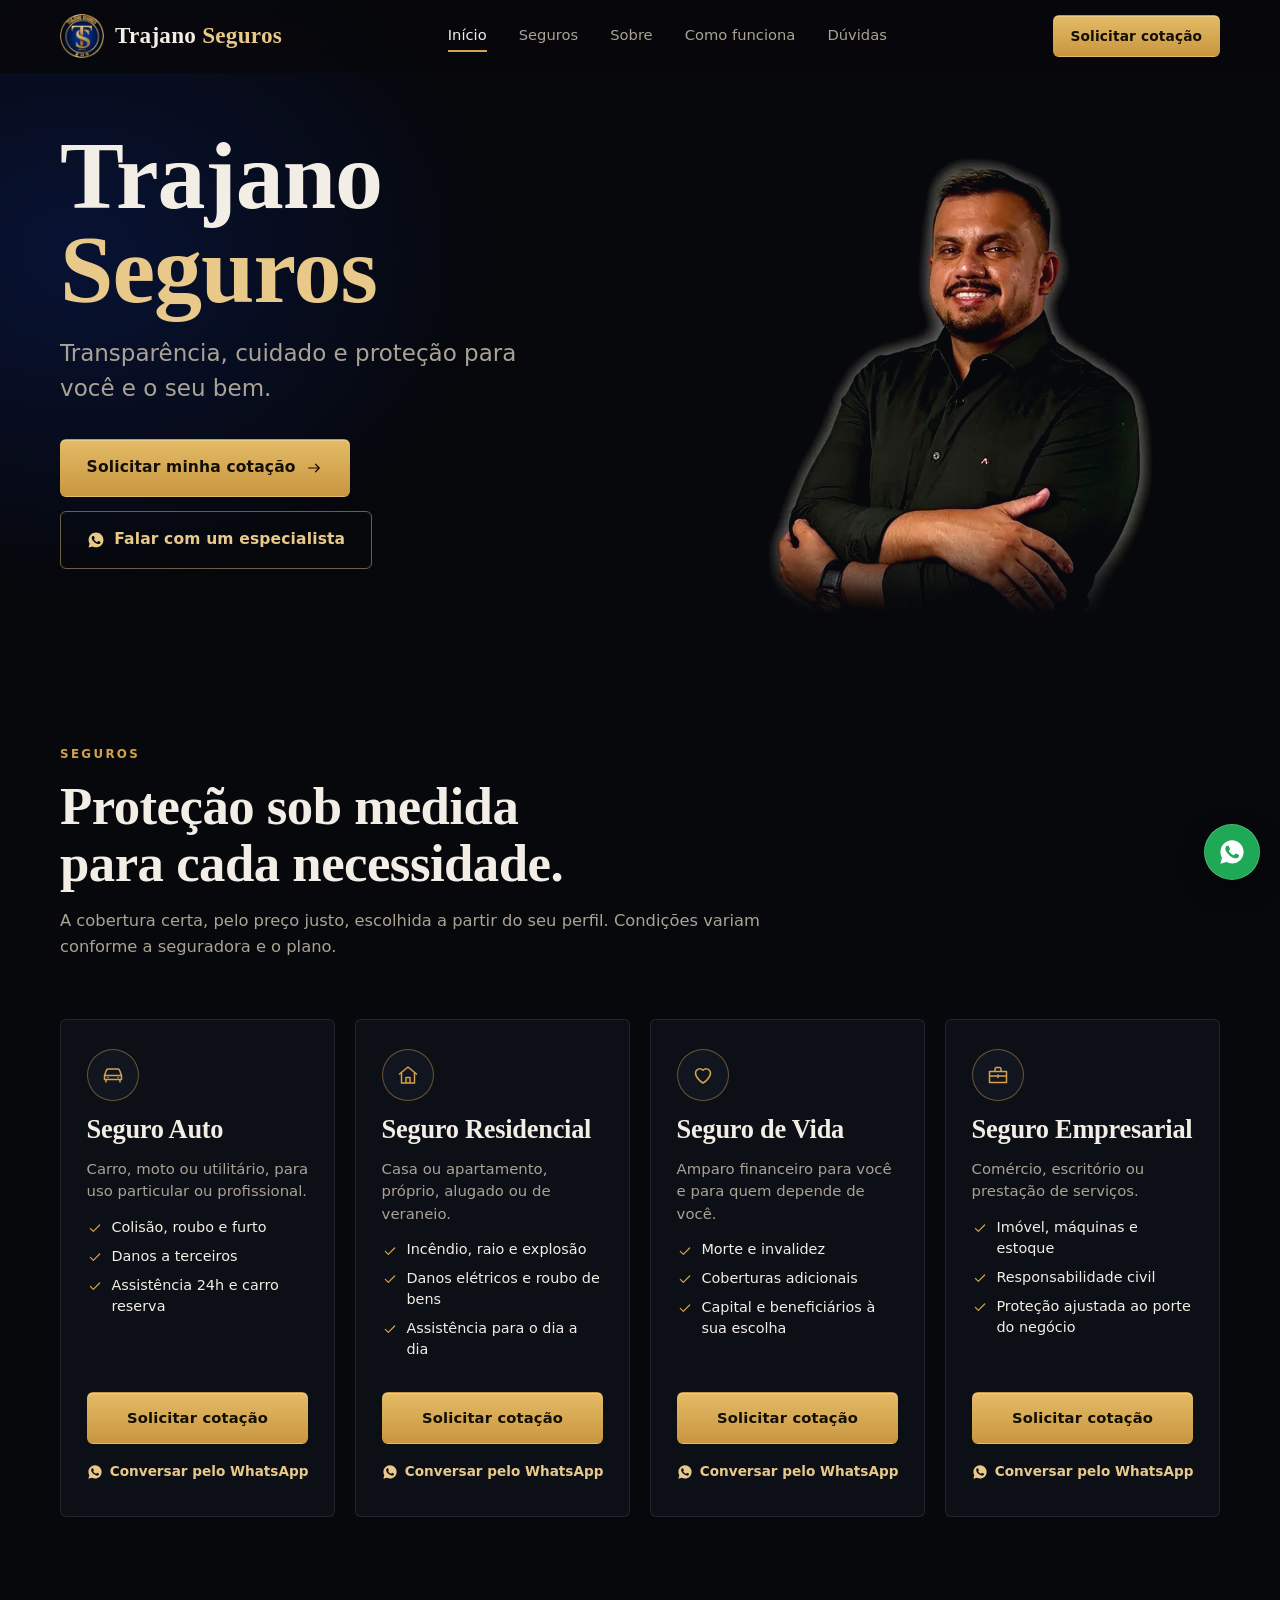
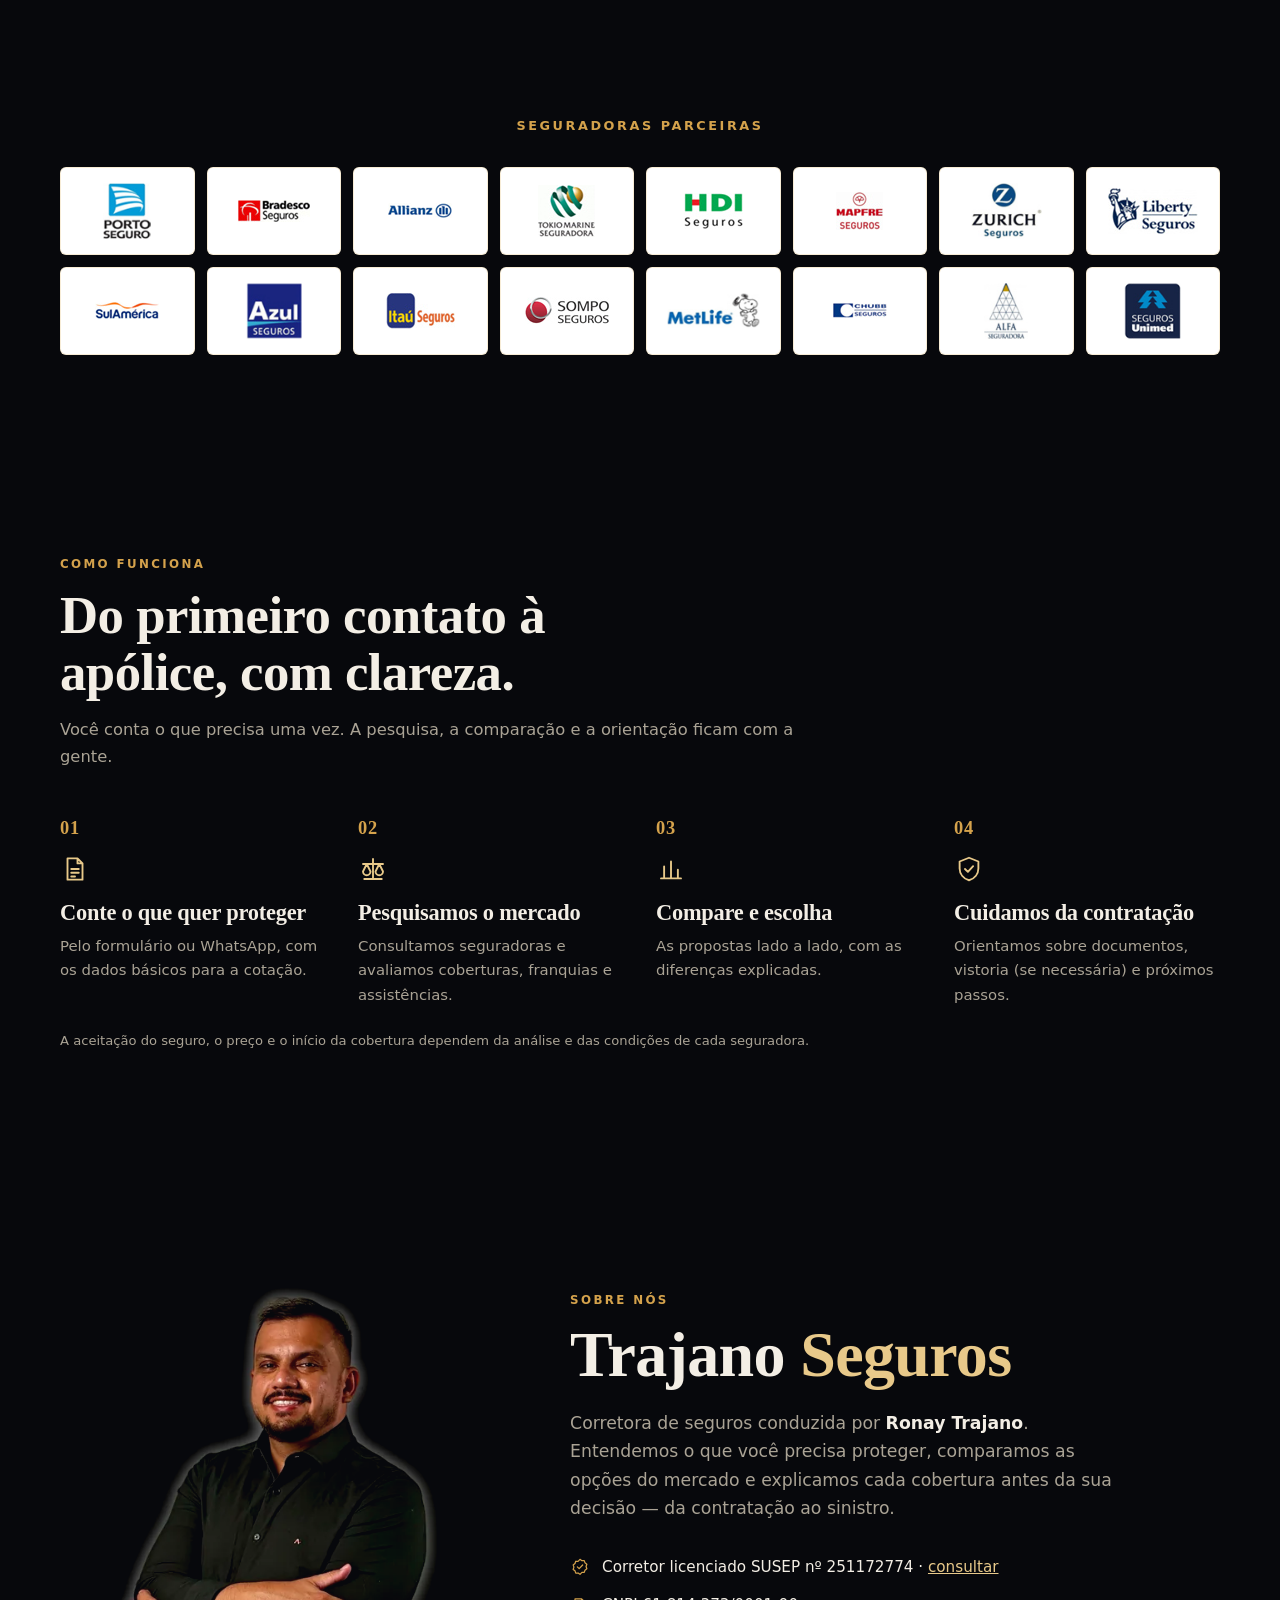
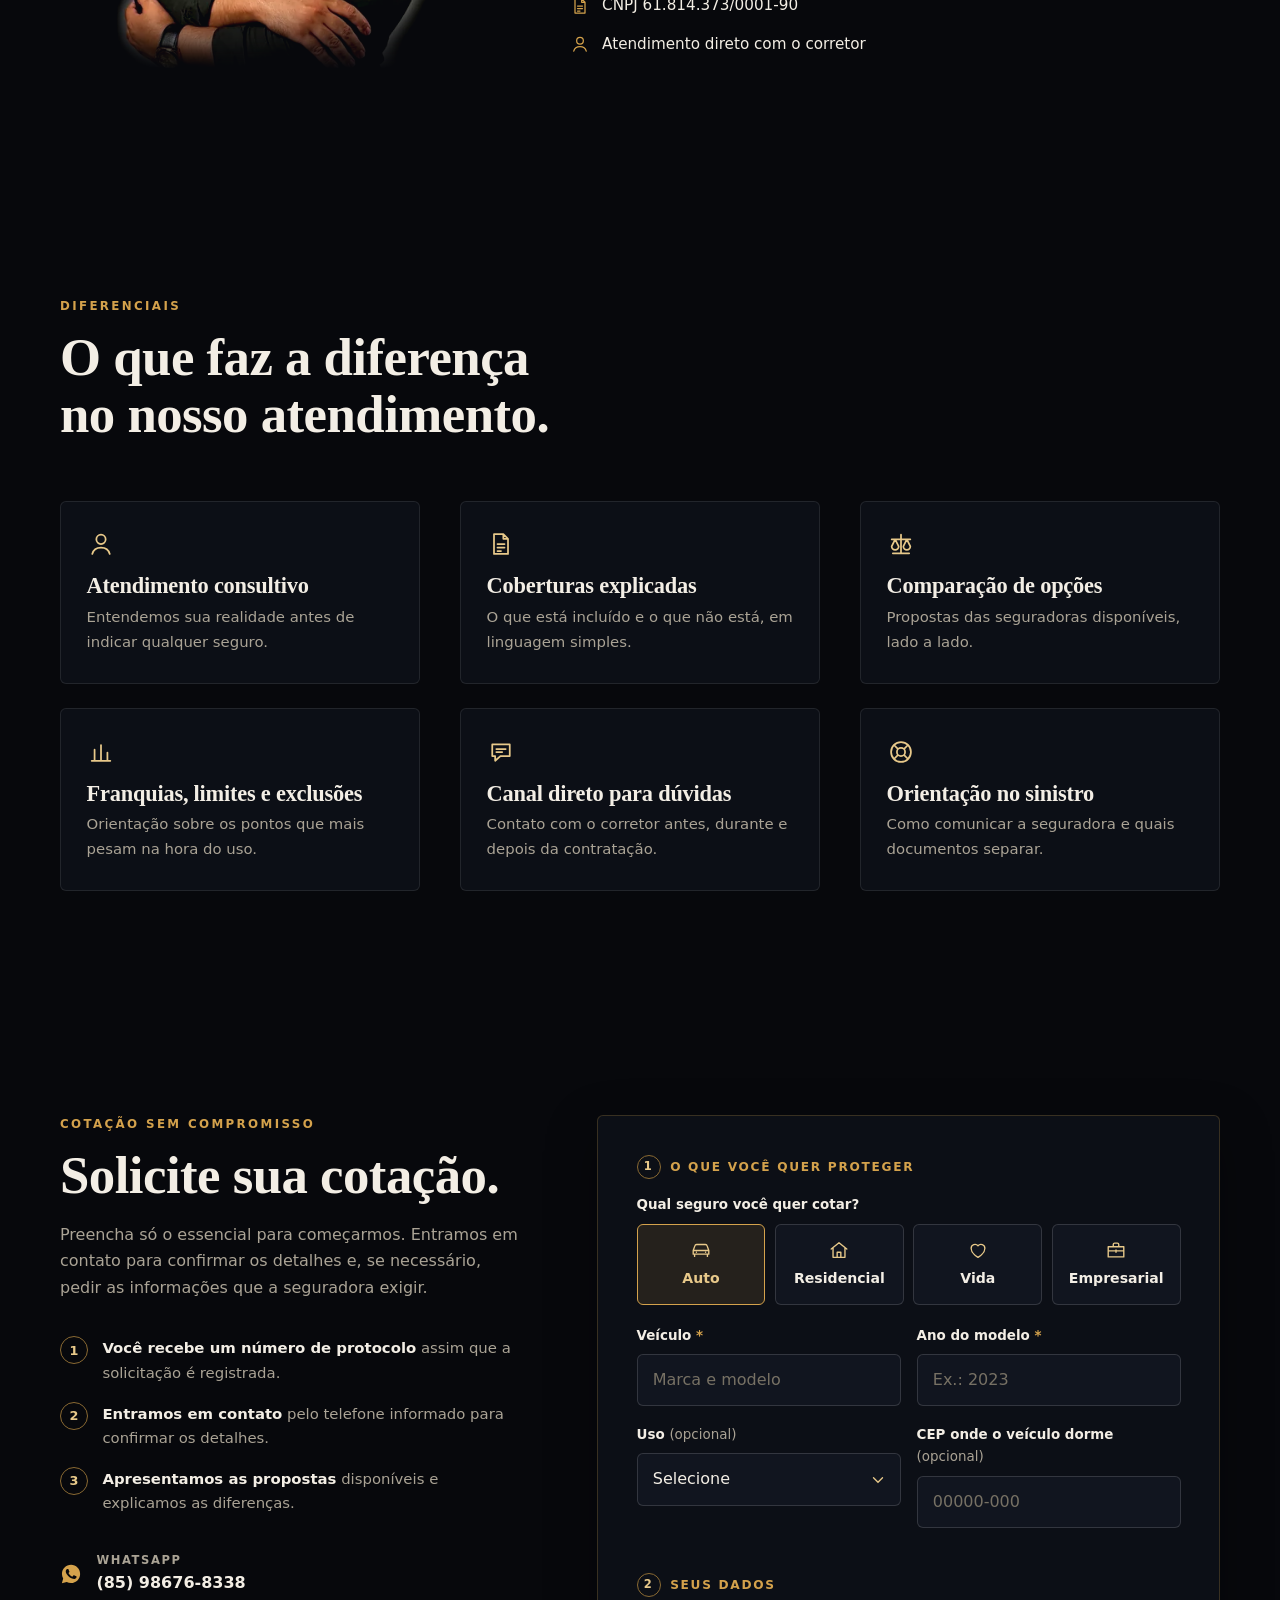
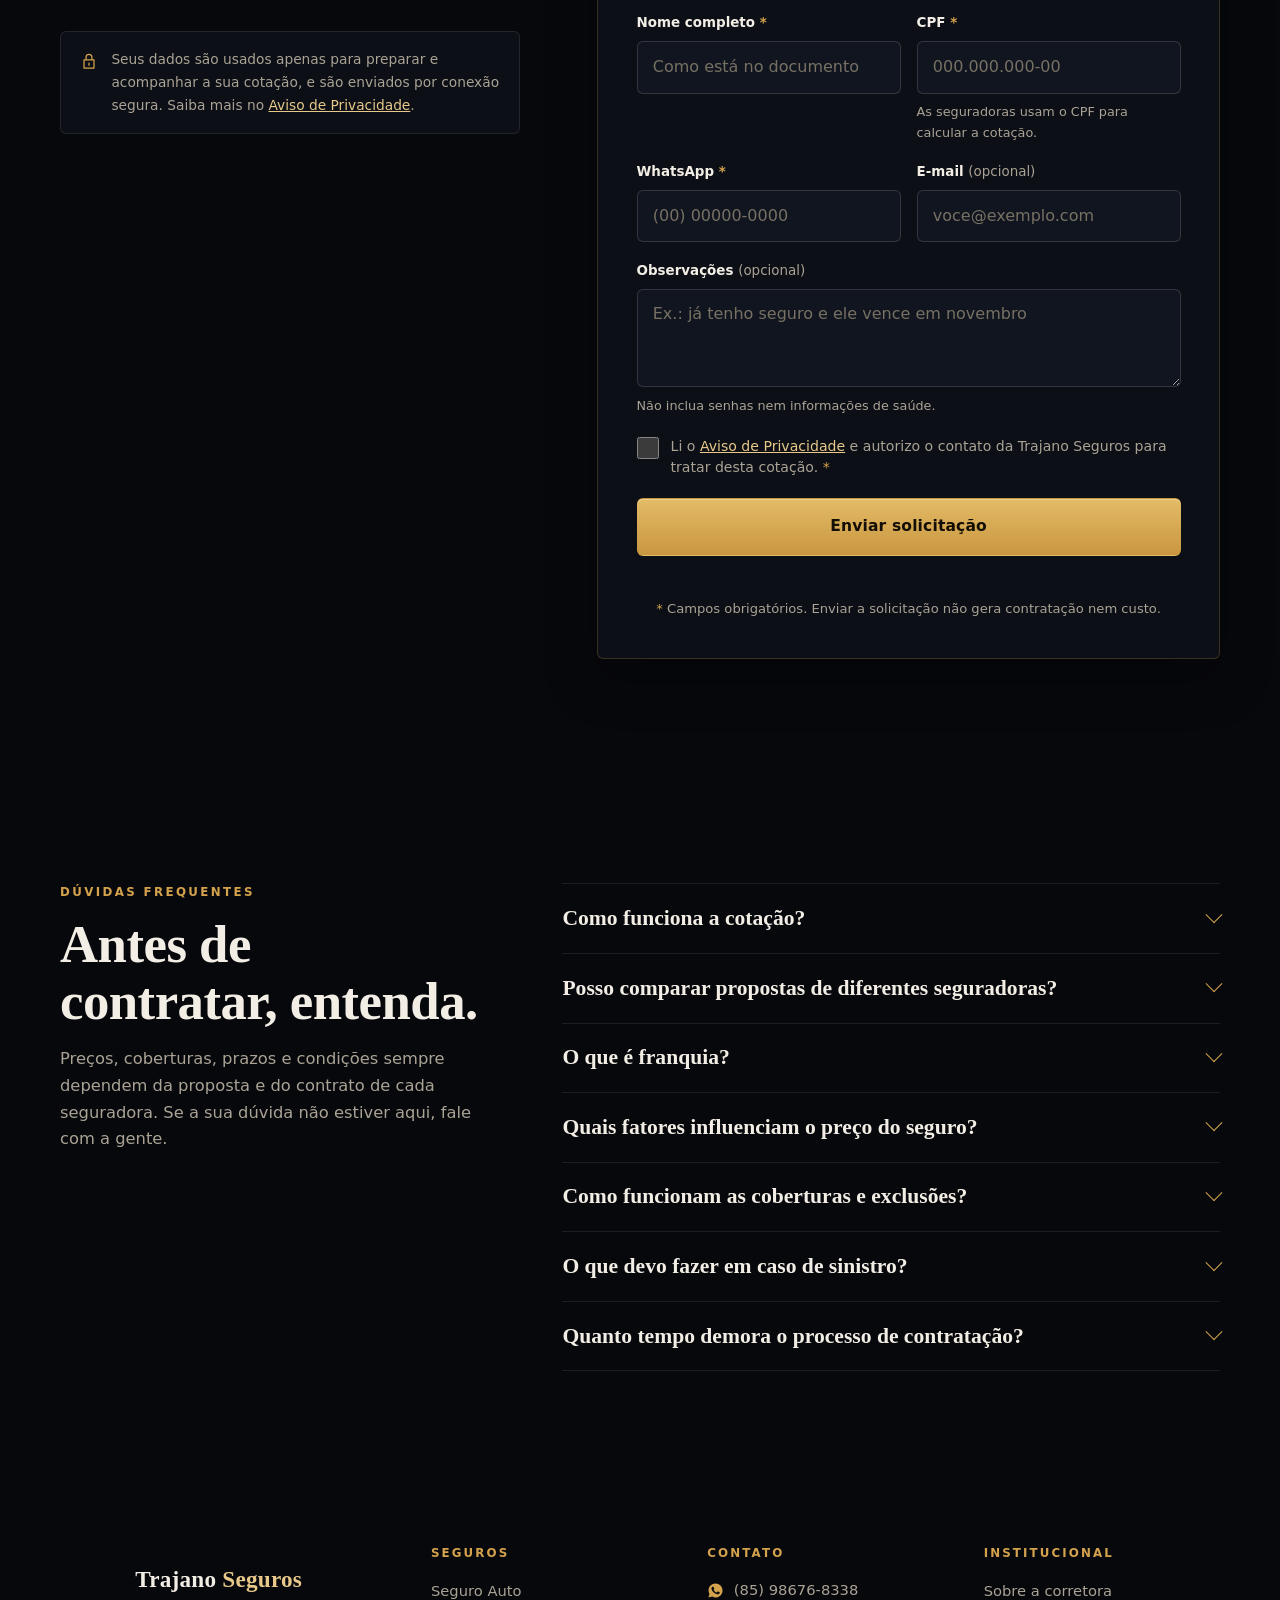
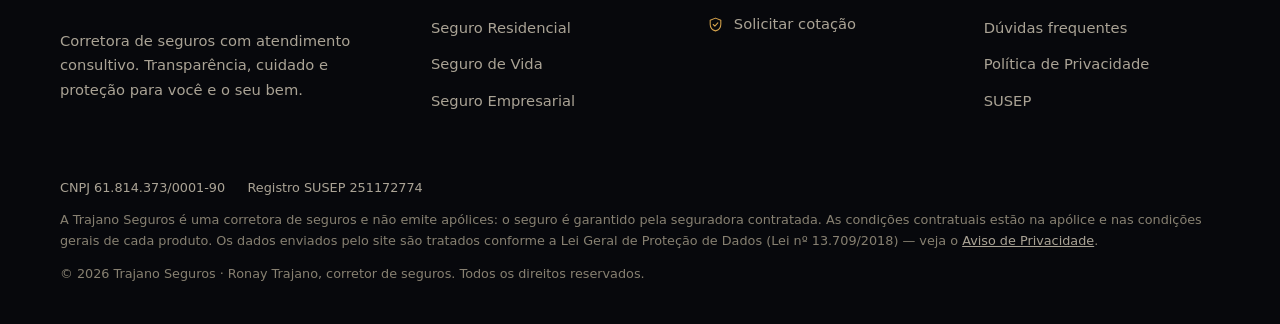
==== index.html @ 18a46ef0 "Como funciona: novos textos, numeração alinhada e títulos sem circunflexo - Subtítulo, títulos e des" ====
<!doctype html>
<html lang="pt-BR">
<head>
  <meta charset="utf-8">
  <meta name="viewport" content="width=device-width, initial-scale=1, viewport-fit=cover">
  <title>Trajano Seguros · Corretora de seguros auto, residencial, vida e empresarial</title>
  <meta name="description" content="Corretora de seguros com atendimento personalizado. Ronay Trajano compara opções de seguradoras e orienta você na escolha do seguro auto, residencial, de vida e empresarial. Peça sua cotação.">
  <meta http-equiv="Content-Security-Policy" content="default-src 'self'; script-src 'self'; style-src 'self' https://fonts.googleapis.com; font-src https://fonts.gstatic.com; img-src 'self' data:; connect-src https://lffzxqwgqgsiumunahyt.supabase.co; form-action 'self'; base-uri 'self'; object-src 'none'">
  <meta name="referrer" content="strict-origin-when-cross-origin">
  <meta name="theme-color" content="#07080c">
  <link rel="canonical" href="https://www.trajanoseguros.online/">

  <meta property="og:type" content="website">
  <meta property="og:locale" content="pt_BR">
  <meta property="og:site_name" content="Trajano Seguros">
  <meta property="og:title" content="Trajano Seguros · Proteção para você e para tudo o que importa">
  <meta property="og:description" content="Atendimento personalizado, comparação de opções e orientação na contratação do seu seguro. Peça sua cotação.">
  <meta property="og:url" content="https://www.trajanoseguros.online/">
  <meta property="og:image" content="https://www.trajanoseguros.online/assets/img/og-trajano-seguros.jpg">
  <meta property="og:image:width" content="1200">
  <meta property="og:image:height" content="630">
  <meta property="og:image:alt" content="Brasão da Trajano Seguros e o corretor Ronay Trajano">
  <meta name="twitter:card" content="summary_large_image">

  <link rel="icon" href="favicon.ico" sizes="48x48">
  <link rel="icon" href="favicon-32.png" type="image/png" sizes="32x32">
  <link rel="apple-touch-icon" href="apple-touch-icon.png">
  <link rel="manifest" href="site.webmanifest">

  <link rel="preload" as="image" href="assets/img/ronay-trajano-900.webp" imagesrcset="assets/img/ronay-trajano-520.webp 520w, assets/img/ronay-trajano-900.webp 900w" imagesizes="(max-width: 640px) 100vw, 520px" fetchpriority="high">
  <link rel="preconnect" href="https://fonts.googleapis.com">
  <link rel="preconnect" href="https://fonts.gstatic.com" crossorigin>
  <link rel="stylesheet" href="https://fonts.googleapis.com/css2?family=Cormorant+Garamond:ital,wght@0,500;0,600;1,500&family=Manrope:wght@400;500;600;700&display=swap">
  <link rel="stylesheet" href="assets/css/style.css">

  <script src="assets/js/config.js" defer></script>
  <script src="assets/js/main.js" defer></script>

  <script type="application/ld+json">
  {
    "@context": "https://schema.org",
    "@type": "InsuranceAgency",
    "name": "Trajano Seguros",
    "url": "https://www.trajanoseguros.online/",
    "logo": "https://www.trajanoseguros.online/assets/img/icon-512.png",
    "image": "https://www.trajanoseguros.online/assets/img/og-trajano-seguros.jpg",
    "description": "Corretora de seguros com atendimento personalizado: seguro auto, residencial, de vida e empresarial.",
    "founder": { "@type": "Person", "name": "Ronay Trajano", "jobTitle": "Corretor de seguros" }
  }
  </script>
</head>
<body>

<a class="skip" href="#conteudo">Pular para o conteúdo</a>

<!-- Ícones (usados com <svg><use href="#i-..."/></svg>) -->
<svg width="0" height="0" class="sprite" aria-hidden="true" focusable="false">
  <defs>
    <symbol id="i-wa" viewBox="0 0 24 24"><path fill="currentColor" d="M12.04 2C6.58 2 2.13 6.45 2.13 11.91c0 1.75.46 3.45 1.32 4.95L2.05 22l5.25-1.38a9.9 9.9 0 0 0 4.74 1.21c5.46 0 9.91-4.45 9.91-9.91S17.5 2 12.04 2Zm5.8 14.01c-.24.68-1.41 1.3-1.95 1.38-.5.07-1.13.1-1.82-.11-.42-.13-.96-.31-1.65-.61-2.9-1.25-4.79-4.17-4.94-4.36-.14-.19-1.18-1.57-1.18-3 0-1.42.75-2.12 1.01-2.41.27-.29.58-.36.78-.36h.56c.18 0 .42-.07.66.5.24.58.82 2.01.89 2.16.07.14.12.31.02.5-.1.19-.14.31-.29.48-.14.17-.3.38-.43.51-.14.14-.29.3-.13.59.17.29.74 1.22 1.59 1.97 1.09.97 2.01 1.27 2.3 1.42.29.14.46.12.63-.07.17-.19.72-.84.92-1.13.19-.29.38-.24.65-.14.26.1 1.68.79 1.97.94.29.14.48.22.55.34.07.12.07.7-.17 1.38Z"/></symbol>
    <symbol id="i-car" viewBox="0 0 24 24"><path fill="none" stroke="currentColor" stroke-width="1.5" stroke-linecap="round" stroke-linejoin="round" d="M5 16.5V19m14-2.5V19M3.5 12.5l1.8-5A2 2 0 0 1 7.2 6h9.6a2 2 0 0 1 1.9 1.5l1.8 5M3.5 12.5h17v4h-17zM7 14.5h.01M17 14.5h.01"/></symbol>
    <symbol id="i-home" viewBox="0 0 24 24"><path fill="none" stroke="currentColor" stroke-width="1.5" stroke-linecap="round" stroke-linejoin="round" d="M3.5 11 12 4l8.5 7M5.5 9.5V20h13V9.5M10 20v-5.5h4V20"/></symbol>
    <symbol id="i-life" viewBox="0 0 24 24"><path fill="none" stroke="currentColor" stroke-width="1.5" stroke-linecap="round" stroke-linejoin="round" d="M12 20s-7.5-4.4-7.5-10A4.3 4.3 0 0 1 12 7.3 4.3 4.3 0 0 1 19.5 10c0 5.6-7.5 10-7.5 10Z"/></symbol>
    <symbol id="i-biz" viewBox="0 0 24 24"><path fill="none" stroke="currentColor" stroke-width="1.5" stroke-linecap="round" stroke-linejoin="round" d="M3.5 8.5h17v11h-17zM9 8.5V6a1.5 1.5 0 0 1 1.5-1.5h3A1.5 1.5 0 0 1 15 6v2.5M3.5 13h17M12 12v2.5"/></symbol>
    <symbol id="i-shield" viewBox="0 0 24 24"><path fill="none" stroke="currentColor" stroke-width="1.5" stroke-linecap="round" stroke-linejoin="round" d="M12 3 4.5 6v5.5c0 4.6 3.2 8.2 7.5 9.5 4.3-1.3 7.5-4.9 7.5-9.5V6zM8.8 12l2.3 2.3 4.2-4.6"/></symbol>
    <symbol id="i-badge" viewBox="0 0 24 24"><path fill="none" stroke="currentColor" stroke-width="1.5" stroke-linecap="round" stroke-linejoin="round" d="M12 2.8l2.3 1.6 2.8-.1.9 2.7 2.2 1.7-.9 2.7.9 2.7-2.2 1.7-.9 2.7-2.8-.1L12 20.8l-2.3-1.6-2.8.1-.9-2.7-2.2-1.7.9-2.7-.9-2.7 2.2-1.7.9-2.7 2.8.1zM8.8 11.8l2.2 2.2 4.2-4.4"/></symbol>
    <symbol id="i-user" viewBox="0 0 24 24"><path fill="none" stroke="currentColor" stroke-width="1.5" stroke-linecap="round" stroke-linejoin="round" d="M12 12a4 4 0 1 0 0-8 4 4 0 0 0 0 8ZM4.5 20.5c.9-3.6 4-5.5 7.5-5.5s6.6 1.9 7.5 5.5"/></symbol>
    <symbol id="i-compare" viewBox="0 0 24 24"><path fill="none" stroke="currentColor" stroke-width="1.5" stroke-linecap="round" stroke-linejoin="round" d="M12 4v16M5 20h14M4 8h16M7 8l-3 6a3 3 0 0 0 6 0zM17 8l-3 6a3 3 0 0 0 6 0z"/></symbol>
    <symbol id="i-chat" viewBox="0 0 24 24"><path fill="none" stroke="currentColor" stroke-width="1.5" stroke-linecap="round" stroke-linejoin="round" d="M4.5 5.5h15v10h-8l-4.5 4v-4H4.5zM8 9.5h8M8 12h5"/></symbol>
    <symbol id="i-doc" viewBox="0 0 24 24"><path fill="none" stroke="currentColor" stroke-width="1.5" stroke-linecap="round" stroke-linejoin="round" d="M6 3.5h8l4 4v13H6zM14 3.5v4h4M9 12h6M9 15h6M9 18h3"/></symbol>
    <symbol id="i-scale" viewBox="0 0 24 24"><path fill="none" stroke="currentColor" stroke-width="1.5" stroke-linecap="round" stroke-linejoin="round" d="M4 19.5h16M6.5 19.5V10m5.5 9.5V6m5.5 13.5v-7"/></symbol>
    <symbol id="i-life-ring" viewBox="0 0 24 24"><circle cx="12" cy="12" r="8.5" fill="none" stroke="currentColor" stroke-width="1.5"/><circle cx="12" cy="12" r="3.5" fill="none" stroke="currentColor" stroke-width="1.5"/><path d="m6 6 3.5 3.5m5 5L18 18m0-12-3.5 3.5m-5 5L6 18" fill="none" stroke="currentColor" stroke-width="1.5"/></symbol>
    <symbol id="i-check" viewBox="0 0 24 24"><path fill="none" stroke="currentColor" stroke-width="1.8" stroke-linecap="round" stroke-linejoin="round" d="m5 12.5 4.5 4.5L19 7.5"/></symbol>
    <symbol id="i-arrow" viewBox="0 0 24 24"><path fill="none" stroke="currentColor" stroke-width="1.6" stroke-linecap="round" stroke-linejoin="round" d="M5 12h14m-5-5 5 5-5 5"/></symbol>
    <symbol id="i-phone" viewBox="0 0 24 24"><path fill="none" stroke="currentColor" stroke-width="1.5" stroke-linecap="round" stroke-linejoin="round" d="M5 4h3.5l1.5 4-2 1.5a11 11 0 0 0 6.5 6.5l1.5-2 4 1.5V19a1.5 1.5 0 0 1-1.6 1.5C10.3 20 4 13.7 3.5 5.6A1.5 1.5 0 0 1 5 4Z"/></symbol>
    <symbol id="i-mail" viewBox="0 0 24 24"><path fill="none" stroke="currentColor" stroke-width="1.5" stroke-linecap="round" stroke-linejoin="round" d="M3.5 6h17v12h-17zM4 6.5l8 6.5 8-6.5"/></symbol>
    <symbol id="i-ig" viewBox="0 0 24 24"><rect x="3.5" y="3.5" width="17" height="17" rx="5" fill="none" stroke="currentColor" stroke-width="1.5"/><circle cx="12" cy="12" r="4" fill="none" stroke="currentColor" stroke-width="1.5"/><circle cx="17.2" cy="6.8" r="1" fill="currentColor"/></symbol>
    <symbol id="i-clock" viewBox="0 0 24 24"><circle cx="12" cy="12" r="8.5" fill="none" stroke="currentColor" stroke-width="1.5"/><path d="M12 7.5V12l3 2" fill="none" stroke="currentColor" stroke-width="1.5" stroke-linecap="round"/></symbol>
    <symbol id="i-pin" viewBox="0 0 24 24"><path fill="none" stroke="currentColor" stroke-width="1.5" stroke-linecap="round" stroke-linejoin="round" d="M12 21s-6.5-5.6-6.5-11a6.5 6.5 0 0 1 13 0c0 5.4-6.5 11-6.5 11Z"/><circle cx="12" cy="10" r="2.3" fill="none" stroke="currentColor" stroke-width="1.5"/></symbol>
    <symbol id="i-lock" viewBox="0 0 24 24"><path fill="none" stroke="currentColor" stroke-width="1.5" stroke-linecap="round" stroke-linejoin="round" d="M6 10.5h12v10H6zM8.5 10.5V7.5a3.5 3.5 0 0 1 7 0v3M12 14.5v2.5"/></symbol>
  </defs>
</svg>

<!-- ===== Cabeçalho ===== -->
<header class="header" id="topo">
  <div class="wrap header-inner">
    <a class="brand" href="#inicio" aria-label="Trajano Seguros — início">
      <img src="assets/img/brasao-96.webp" alt="" width="48" height="48">
      <span class="brand-name">Trajano <b>Seguros</b></span>
    </a>
    <nav class="nav" aria-label="Principal">
      <ul class="nav-links" id="menu">
        <li><a href="#inicio">Início</a></li>
        <li><a href="#seguros">Seguros</a></li>
        <li><a href="#sobre">Sobre</a></li>
        <li><a href="#como-funciona">Como funciona</a></li>
        <li><a href="#duvidas">Dúvidas</a></li>
        <li class="nav-cta-mobile"><a class="btn btn-gold btn-block" href="#cotacao">Solicitar cotação</a></li>
      </ul>
    </nav>
    <div class="header-actions">
      <a class="btn btn-gold btn-sm header-cta" href="#cotacao">Solicitar cotação</a>
      <button class="menu-btn" type="button" aria-controls="menu" aria-expanded="false" aria-label="Abrir menu"><span></span></button>
    </div>
  </div>
</header>

<main id="conteudo">

  <!-- ===== Início ===== -->
  <section class="hero" id="inicio" aria-labelledby="hero-titulo">
    <div class="wrap hero-grid">
      <div class="hero-copy">
        <h1 id="hero-titulo">Trajano <em>Seguros</em></h1>
        <p class="lead">Transparência, cuidado e proteção para você e o seu bem.</p>
        <div class="hero-actions">
          <a class="btn btn-gold btn-lg" href="#cotacao">Solicitar minha cotação <svg aria-hidden="true"><use href="#i-arrow"/></svg></a>
          <a class="btn btn-outline btn-lg" href="#cotacao" data-wa="especialista"><svg aria-hidden="true"><use href="#i-wa"/></svg>Falar com um especialista</a>
        </div>
      </div>
      <figure class="hero-media">
        <img class="hero-photo"
             src="assets/img/ronay-trajano-900.webp"
             srcset="assets/img/ronay-trajano-520.webp 520w, assets/img/ronay-trajano-900.webp 900w"
             sizes="(max-width: 640px) 100vw, 520px"
             alt="Ronay Trajano, corretor de seguros, de braços cruzados e sorrindo"
             width="900" height="826" fetchpriority="high">
      </figure>
    </div>
  </section>

  <!-- ===== Seguros ===== -->
  <section class="section" id="seguros" aria-labelledby="seguros-titulo">
    <div class="wrap">
      <header class="section-head">
        <p class="eyebrow">Seguros</p>
        <h2 id="seguros-titulo">Proteção sob medida para cada necessidade.</h2>
        <p>A cobertura certa, pelo preço justo, escolhida a partir do seu perfil. Condições variam conforme a seguradora e o plano.</p>
      </header>

      <div class="products">
        <article class="product">
          <div class="product-icon"><svg aria-hidden="true"><use href="#i-car"/></svg></div>
          <h3>Seguro Auto</h3>
          <p>Carro, moto ou utilitário, para uso particular ou profissional.</p>
          <ul class="checks">
            <li><svg aria-hidden="true"><use href="#i-check"/></svg>Colisão, roubo e furto</li>
            <li><svg aria-hidden="true"><use href="#i-check"/></svg>Danos a terceiros</li>
            <li><svg aria-hidden="true"><use href="#i-check"/></svg>Assistência 24h e carro reserva</li>
          </ul>
          <div class="product-actions">
            <a class="btn btn-gold btn-block" href="#cotacao" data-tipo="Auto">Solicitar cotação</a>
            <a class="link-wa" href="#cotacao" data-wa="produto" data-tipo="Auto"><svg aria-hidden="true"><use href="#i-wa"/></svg>Conversar pelo WhatsApp</a>
          </div>
        </article>

        <article class="product">
          <div class="product-icon"><svg aria-hidden="true"><use href="#i-home"/></svg></div>
          <h3>Seguro Residencial</h3>
          <p>Casa ou apartamento, próprio, alugado ou de veraneio.</p>
          <ul class="checks">
            <li><svg aria-hidden="true"><use href="#i-check"/></svg>Incêndio, raio e explosão</li>
            <li><svg aria-hidden="true"><use href="#i-check"/></svg>Danos elétricos e roubo de bens</li>
            <li><svg aria-hidden="true"><use href="#i-check"/></svg>Assistência para o dia a dia</li>
          </ul>
          <div class="product-actions">
            <a class="btn btn-gold btn-block" href="#cotacao" data-tipo="Residencial">Solicitar cotação</a>
            <a class="link-wa" href="#cotacao" data-wa="produto" data-tipo="Residencial"><svg aria-hidden="true"><use href="#i-wa"/></svg>Conversar pelo WhatsApp</a>
          </div>
        </article>

        <article class="product">
          <div class="product-icon"><svg aria-hidden="true"><use href="#i-life"/></svg></div>
          <h3>Seguro de Vida</h3>
          <p>Amparo financeiro para você e para quem depende de você.</p>
          <ul class="checks">
            <li><svg aria-hidden="true"><use href="#i-check"/></svg>Morte e invalidez</li>
            <li><svg aria-hidden="true"><use href="#i-check"/></svg>Coberturas adicionais</li>
            <li><svg aria-hidden="true"><use href="#i-check"/></svg>Capital e beneficiários à sua escolha</li>
          </ul>
          <div class="product-actions">
            <a class="btn btn-gold btn-block" href="#cotacao" data-tipo="Vida">Solicitar cotação</a>
            <a class="link-wa" href="#cotacao" data-wa="produto" data-tipo="Vida"><svg aria-hidden="true"><use href="#i-wa"/></svg>Conversar pelo WhatsApp</a>
          </div>
        </article>

        <article class="product">
          <div class="product-icon"><svg aria-hidden="true"><use href="#i-biz"/></svg></div>
          <h3>Seguro Empresarial</h3>
          <p>Comércio, escritório ou prestação de serviços.</p>
          <ul class="checks">
            <li><svg aria-hidden="true"><use href="#i-check"/></svg>Imóvel, máquinas e estoque</li>
            <li><svg aria-hidden="true"><use href="#i-check"/></svg>Responsabilidade civil</li>
            <li><svg aria-hidden="true"><use href="#i-check"/></svg>Proteção ajustada ao porte do negócio</li>
          </ul>
          <div class="product-actions">
            <a class="btn btn-gold btn-block" href="#cotacao" data-tipo="Empresarial">Solicitar cotação</a>
            <a class="link-wa" href="#cotacao" data-wa="produto" data-tipo="Empresarial"><svg aria-hidden="true"><use href="#i-wa"/></svg>Conversar pelo WhatsApp</a>
          </div>
        </article>
      </div>
    </div>
  </section>

  <!-- ===== Seguradoras parceiras ===== -->
  <section class="section insurers" id="seguradoras" aria-labelledby="segur-titulo">
    <div class="wrap">
      <h2 class="eyebrow insurers-title" id="segur-titulo">Seguradoras parceiras</h2>
      <ul class="insurer-grid">
          <li><img src="assets/img/seguradoras/porto.png" alt="Porto Seguro" width="65" height="75" loading="lazy" decoding="async"></li>
          <li><img src="assets/img/seguradoras/bradesco.png" alt="Bradesco Seguros" width="80" height="30" loading="lazy" decoding="async"></li>
          <li><img src="assets/img/seguradoras/allianz.png" alt="Allianz" width="72" height="23" loading="lazy" decoding="async"></li>
          <li><img src="assets/img/seguradoras/tokio-marine.png" alt="Tokio Marine" width="65" height="60" loading="lazy" decoding="async"></li>
          <li><img src="assets/img/seguradoras/hdi.png" alt="HDI Seguros" width="67" height="44" loading="lazy" decoding="async"></li>
          <li><img src="assets/img/seguradoras/mapfre.png" alt="Mapfre" width="55" height="46" loading="lazy" decoding="async"></li>
          <li><img src="assets/img/seguradoras/zurich-seguros.png" alt="Zurich Seguros" width="93" height="75" loading="lazy" decoding="async"></li>
          <li><img src="assets/img/seguradoras/liberty.png" alt="Liberty Seguros" width="98" height="54" loading="lazy" decoding="async"></li>
          <li><img src="assets/img/seguradoras/sulamerica.png" alt="SulAmérica" width="72" height="25" loading="lazy" decoding="async"></li>
          <li><img src="assets/img/seguradoras/azul.png" alt="Azul Seguros" width="71" height="71" loading="lazy" decoding="async"></li>
          <li><img src="assets/img/seguradoras/itau.png" alt="Itaú Seguros" width="77" height="44" loading="lazy" decoding="async"></li>
          <li><img src="assets/img/seguradoras/sompo.png" alt="Sompo Seguros" width="92" height="35" loading="lazy" decoding="async"></li>
          <li><img src="assets/img/seguradoras/metlife.png" alt="MetLife" width="107" height="45" loading="lazy" decoding="async"></li>
          <li><img src="assets/img/seguradoras/chubb.png" alt="Chubb Seguros" width="62" height="23" loading="lazy" decoding="async"></li>
          <li><img src="assets/img/seguradoras/alfa.png" alt="Alfa Seguradora" width="60" height="74" loading="lazy" decoding="async"></li>
          <li><img src="assets/img/seguradoras/unimed.png" alt="Seguros Unimed" width="74" height="73" loading="lazy" decoding="async"></li>
      </ul>
    </div>
  </section>

  <!-- ===== Como funciona ===== -->
  <section class="section section-alt" id="como-funciona" aria-labelledby="como-titulo">
    <div class="wrap">
      <header class="section-head">
        <p class="eyebrow">Como funciona</p>
        <h2 id="como-titulo">Do primeiro contato à apólice, com clareza.</h2>
        <p>Você conta o que precisa uma vez. A pesquisa, a comparação e a orientação ficam com a gente.</p>
      </header>
      <ol class="steps">
        <li class="step">
          <span class="step-n" aria-hidden="true">01</span>
          <svg aria-hidden="true"><use href="#i-doc"/></svg>
          <h3>Conte o que quer proteger</h3>
          <p>Pelo formulário ou WhatsApp, com os dados básicos para a cotação.</p>
        </li>
        <li class="step">
          <span class="step-n" aria-hidden="true">02</span>
          <svg aria-hidden="true"><use href="#i-compare"/></svg>
          <h3>Pesquisamos o mercado</h3>
          <p>Consultamos seguradoras e avaliamos coberturas, franquias e assistências.</p>
        </li>
        <li class="step">
          <span class="step-n" aria-hidden="true">03</span>
          <svg aria-hidden="true"><use href="#i-scale"/></svg>
          <h3>Compare e escolha</h3>
          <p>As propostas lado a lado, com as diferenças explicadas.</p>
        </li>
        <li class="step">
          <span class="step-n" aria-hidden="true">04</span>
          <svg aria-hidden="true"><use href="#i-shield"/></svg>
          <h3>Cuidamos da contratação</h3>
          <p>Orientamos sobre documentos, vistoria (se necessária) e próximos passos.</p>
        </li>
      </ol>
      <p class="fine">A aceitação do seguro, o preço e o início da cobertura dependem da análise e das condições de cada seguradora.</p>
    </div>
  </section>

  <!-- ===== Sobre ===== -->
  <section class="section" id="sobre" aria-labelledby="sobre-titulo">
    <div class="wrap about">
      <figure class="about-media">
        <img src="assets/img/ronay-trajano-520.webp" srcset="assets/img/ronay-trajano-520.webp 520w, assets/img/ronay-trajano-900.webp 900w" sizes="(max-width: 860px) 90vw, 440px" alt="Retrato de Ronay Trajano, corretor de seguros" width="520" height="477" loading="lazy" decoding="async">
      </figure>
      <div class="about-copy">
        <p class="eyebrow">Sobre nós</p>
        <h2 id="sobre-titulo" class="about-title">Trajano <span>Seguros</span></h2>
        <p class="about-lead">Corretora de seguros conduzida por <strong>Ronay Trajano</strong>. Entendemos o que você precisa proteger, comparamos as opções do mercado e explicamos cada cobertura antes da sua decisão — da contratação ao sinistro.</p>
        <ul class="about-facts">
          <li><svg aria-hidden="true"><use href="#i-badge"/></svg><span>Corretor licenciado SUSEP nº 251172774 · <a href="https://www.gov.br/susep/pt-br" target="_blank" rel="noopener">consultar</a></span></li>
          <li data-show="cnpj" hidden><svg aria-hidden="true"><use href="#i-doc"/></svg><span>CNPJ <span data-info="cnpj"></span></span></li>
          <li><svg aria-hidden="true"><use href="#i-user"/></svg><span>Atendimento direto com o corretor</span></li>
        </ul>
      </div>
    </div>
  </section>

  <!-- ===== Diferenciais ===== -->
  <section class="section section-navy" id="diferenciais" aria-labelledby="dif-titulo">
    <div class="wrap">
      <header class="section-head">
        <p class="eyebrow">Diferenciais</p>
        <h2 id="dif-titulo">O que faz a diferença no nosso atendimento.</h2>
      </header>
      <ul class="features">
        <li><svg aria-hidden="true"><use href="#i-user"/></svg><h3>Atendimento consultivo</h3><p>Entendemos sua realidade antes de indicar qualquer seguro.</p></li>
        <li><svg aria-hidden="true"><use href="#i-doc"/></svg><h3>Coberturas explicadas</h3><p>O que está incluído e o que não está, em linguagem simples.</p></li>
        <li><svg aria-hidden="true"><use href="#i-compare"/></svg><h3>Comparação de opções</h3><p>Propostas das seguradoras disponíveis, lado a lado.</p></li>
        <li><svg aria-hidden="true"><use href="#i-scale"/></svg><h3>Franquias, limites e exclusões</h3><p>Orientação sobre os pontos que mais pesam na hora do uso.</p></li>
        <li><svg aria-hidden="true"><use href="#i-chat"/></svg><h3>Canal direto para dúvidas</h3><p>Contato com o corretor antes, durante e depois da contratação.</p></li>
        <li><svg aria-hidden="true"><use href="#i-life-ring"/></svg><h3>Orientação no sinistro</h3><p>Como comunicar a seguradora e quais documentos separar.</p></li>
      </ul>
    </div>
  </section>

  <!-- ===== Depoimentos =====
       Seção pronta para depoimentos REAIS e AUTORIZADOS pelos clientes.
       Para publicar: remova o atributo "hidden" da <section> e repita o bloco <figure class="testimonial">.
       Não publique avaliações fictícias. -->
  <section class="section" id="depoimentos" aria-labelledby="dep-titulo" hidden>
    <div class="wrap">
      <header class="section-head">
        <p class="eyebrow">Depoimentos</p>
        <h2 id="dep-titulo">Quem já foi atendido.</h2>
      </header>
      <div class="testimonials">
        <figure class="testimonial">
          <blockquote>Texto do depoimento, exatamente como o cliente autorizou.</blockquote>
          <figcaption><b>Nome do cliente</b><span>Seguro contratado</span></figcaption>
        </figure>
      </div>
    </div>
  </section>

  <!-- ===== Cotação ===== -->
  <section class="section quote-section" id="cotacao" aria-labelledby="cot-titulo">
    <div class="wrap quote-grid">
      <div class="quote-intro">
        <p class="eyebrow">Cotação sem compromisso</p>
        <h2 id="cot-titulo">Solicite sua cotação.</h2>
        <p>Preencha só o essencial para começarmos. Entramos em contato para confirmar os detalhes e, se necessário, pedir as informações que a seguradora exigir.</p>
        <ol class="next-steps" aria-label="O que acontece depois do envio">
          <li><span><b>Você recebe um número de protocolo</b> assim que a solicitação é registrada.</span></li>
          <li><span><b>Entramos em contato</b> pelo telefone informado para confirmar os detalhes.</span></li>
          <li><span><b>Apresentamos as propostas</b> disponíveis e explicamos as diferenças.</span></li>
        </ol>
        <ul class="contact-list">
          <li data-show="whatsapp" hidden><svg aria-hidden="true"><use href="#i-wa"/></svg><div><small>WhatsApp</small><a href="#cotacao" data-wa="geral" data-info="telefoneExibicao"></a></div></li>
          <li data-show="email" hidden><svg aria-hidden="true"><use href="#i-mail"/></svg><div><small>E-mail</small><a data-mailto data-info="email" href="#cotacao"></a></div></li>
          <li data-show="horario" hidden><svg aria-hidden="true"><use href="#i-clock"/></svg><div><small>Atendimento</small><span data-info="horario"></span></div></li>
        </ul>
        <div class="privacy-box">
          <svg aria-hidden="true"><use href="#i-lock"/></svg>
          <p>Seus dados são usados apenas para preparar e acompanhar a sua cotação, e são enviados por conexão segura. Saiba mais no <a href="privacidade.html">Aviso de Privacidade</a>.</p>
        </div>
      </div>

      <div class="quote-card">
        <form class="form" id="quote-form" novalidate>
          <p class="form-step"><span aria-hidden="true">1</span>O que você quer proteger</p>
          <fieldset class="field">
            <legend class="label">Qual seguro você quer cotar?</legend>
            <div class="chips">
              <input type="radio" name="tipo" id="t-auto" value="Auto" checked><label for="t-auto"><svg aria-hidden="true"><use href="#i-car"/></svg>Auto</label>
              <input type="radio" name="tipo" id="t-res" value="Residencial"><label for="t-res"><svg aria-hidden="true"><use href="#i-home"/></svg>Residencial</label>
              <input type="radio" name="tipo" id="t-vida" value="Vida"><label for="t-vida"><svg aria-hidden="true"><use href="#i-life"/></svg>Vida</label>
              <input type="radio" name="tipo" id="t-emp" value="Empresarial"><label for="t-emp"><svg aria-hidden="true"><use href="#i-biz"/></svg>Empresarial</label>
            </div>
          </fieldset>

          <!-- Campos de cada produto: só o grupo do tipo escolhido fica ativo -->
          <div class="grid2" data-grupo="Auto">
            <div class="field"><label class="label" for="f-veiculo">Veículo <span class="req">*</span></label><input id="f-veiculo" name="veiculo" maxlength="120" placeholder="Marca e modelo" required></div>
            <div class="field"><label class="label" for="f-ano">Ano do modelo <span class="req">*</span></label><input id="f-ano" name="ano" inputmode="numeric" maxlength="4" placeholder="Ex.: 2023" required></div>
            <div class="field"><label class="label" for="f-uso">Uso <span class="opt">(opcional)</span></label>
              <select id="f-uso" name="uso"><option value="">Selecione</option><option>Particular</option><option>Trabalho / comercial</option><option>Motorista de aplicativo</option></select></div>
            <div class="field"><label class="label" for="f-cep">CEP onde o veículo dorme <span class="opt">(opcional)</span></label><input id="f-cep" name="cep" inputmode="numeric" maxlength="9" placeholder="00000-000" autocomplete="postal-code"></div>
          </div>
          <div class="grid2" data-grupo="Residencial" hidden>
            <div class="field"><label class="label" for="f-imovel">Tipo de imóvel <span class="req">*</span></label>
              <select id="f-imovel" name="imovel" required><option value="">Selecione</option><option>Casa</option><option>Apartamento</option><option>Casa em condomínio</option></select></div>
            <div class="field"><label class="label" for="f-ocupacao">O imóvel é <span class="req">*</span></label>
              <select id="f-ocupacao" name="ocupacao" required><option value="">Selecione</option><option>Próprio</option><option>Alugado</option><option>De veraneio</option></select></div>
            <div class="field span2"><label class="label" for="f-cidade-r">Cidade <span class="opt">(opcional)</span></label><input id="f-cidade-r" name="cidade" maxlength="120" placeholder="Cidade / UF" autocomplete="address-level2"></div>
          </div>
          <div class="grid2" data-grupo="Vida" hidden>
            <div class="field"><label class="label" for="f-idade">Idade <span class="req">*</span></label><input id="f-idade" name="idade" inputmode="numeric" maxlength="3" placeholder="Ex.: 38" required></div>
            <div class="field"><label class="label" for="f-profissao">Profissão <span class="opt">(opcional)</span></label><input id="f-profissao" name="profissao" maxlength="120" placeholder="Ex.: engenheiro"></div>
          </div>
          <div class="grid2" data-grupo="Empresarial" hidden>
            <div class="field"><label class="label" for="f-atividade">Ramo de atividade <span class="req">*</span></label><input id="f-atividade" name="atividade" maxlength="120" placeholder="Ex.: loja de roupas" required></div>
            <div class="field"><label class="label" for="f-cidade-e">Cidade <span class="opt">(opcional)</span></label><input id="f-cidade-e" name="cidade" maxlength="120" placeholder="Cidade / UF" autocomplete="address-level2"></div>
          </div>

          <hr class="form-sep">
          <p class="form-step"><span aria-hidden="true">2</span>Seus dados</p>
          <div class="grid2">
            <div class="field"><label class="label" for="f-nome">Nome completo <span class="req">*</span></label><input id="f-nome" name="nome" maxlength="120" autocomplete="name" placeholder="Como está no documento" required></div>
            <div class="field"><label class="label" for="f-cpf">CPF <span class="req">*</span></label><input id="f-cpf" name="cpf" inputmode="numeric" maxlength="14" placeholder="000.000.000-00" aria-describedby="cpf-dica" required><small class="hint" id="cpf-dica">As seguradoras usam o CPF para calcular a cotação.</small></div>
            <div class="field"><label class="label" for="f-tel">WhatsApp <span class="req">*</span></label><input id="f-tel" name="telefone" type="tel" inputmode="tel" maxlength="16" autocomplete="tel-national" placeholder="(00) 00000-0000" required></div>
            <div class="field"><label class="label" for="f-email">E-mail <span class="opt">(opcional)</span></label><input id="f-email" name="email" type="email" maxlength="160" autocomplete="email" placeholder="voce@exemplo.com"></div>
            <div class="field span2"><label class="label" for="f-obs">Observações <span class="opt">(opcional)</span></label><textarea id="f-obs" name="observacoes" maxlength="1000" rows="3" placeholder="Ex.: já tenho seguro e ele vence em novembro" aria-describedby="obs-dica"></textarea><small class="hint" id="obs-dica">Não inclua senhas nem informações de saúde.</small></div>
          </div>

          <!-- Campo-armadilha contra robôs: invisível para pessoas -->
          <div class="hp" aria-hidden="true"><label for="f-site">Não preencha</label><input id="f-site" name="site" tabindex="-1" autocomplete="off"></div>

          <label class="consent" for="f-ciente">
            <input type="checkbox" id="f-ciente" name="ciente" required>
            <span>Li o <a href="privacidade.html" target="_blank" rel="noopener">Aviso de Privacidade</a> e autorizo o contato da Trajano Seguros para tratar desta cotação. <span class="req">*</span></span>
          </label>

          <p class="form-error" id="f-erro" role="alert" tabindex="-1"></p>
          <button class="btn btn-gold btn-lg btn-block" type="submit" id="f-enviar">
            <span class="btn-label">Enviar solicitação</span><span class="spinner" aria-hidden="true"></span>
          </button>
          <p class="fine center"><span class="req">*</span> Campos obrigatórios. Enviar a solicitação não gera contratação nem custo.</p>
        </form>

        <div class="success" id="quote-ok" hidden tabindex="-1">
          <div class="success-icon"><svg aria-hidden="true"><use href="#i-check"/></svg></div>
          <h3>Solicitação recebida.</h3>
          <p>Protocolo <b id="ok-protocolo"></b>. <span id="ok-dica-wa" hidden>Para agilizar, envie agora pelo WhatsApp: a mensagem já vai pronta com os seus dados.</span><span id="ok-dica-sem">Vamos analisar as opções e entrar em contato pelo telefone informado.</span></p>
          <div class="success-actions">
            <a class="btn btn-gold btn-lg btn-block" id="ok-wa" href="#cotacao" target="_blank" rel="noopener" hidden><svg aria-hidden="true"><use href="#i-wa"/></svg>Enviar pelo WhatsApp</a>
            <button class="btn btn-outline btn-block" type="button" id="ok-nova">Fazer outra solicitação</button>
          </div>
        </div>
      </div>
    </div>
  </section>

  <!-- ===== Dúvidas frequentes ===== -->
  <section class="section section-alt" id="duvidas" aria-labelledby="faq-titulo">
    <div class="wrap faq-grid">
      <header class="section-head">
        <p class="eyebrow">Dúvidas frequentes</p>
        <h2 id="faq-titulo">Antes de contratar, entenda.</h2>
        <p>Preços, coberturas, prazos e condições sempre dependem da proposta e do contrato de cada seguradora. Se a sua dúvida não estiver aqui, fale com a gente.</p>
      </header>
      <div class="faq">
        <details>
          <summary>Como funciona a cotação?</summary>
          <p>Você envia os dados básicos pelo formulário ou pelo WhatsApp. Com eles, consultamos as seguradoras disponíveis para o seu perfil e apresentamos as propostas. Pedir cotação não gera compromisso nem custo.</p>
        </details>
        <details>
          <summary>Posso comparar propostas de diferentes seguradoras?</summary>
          <p>Sim. Esse é o papel do corretor: reunir as propostas das seguradoras com que trabalha e mostrar as diferenças de coberturas, franquias, assistências e preço, para você decidir com clareza.</p>
        </details>
        <details>
          <summary>O que é franquia?</summary>
          <p>É a parte do prejuízo que fica por conta do segurado em determinados sinistros, como um dano parcial no carro. Em geral, franquia menor deixa o seguro mais caro, e franquia maior, mais barato. O valor e as regras estão na proposta de cada seguradora.</p>
        </details>
        <details>
          <summary>Quais fatores influenciam o preço do seguro?</summary>
          <p>Depende do produto. No seguro auto, por exemplo, pesam o modelo e o ano do veículo, a região onde ele circula e dorme, o perfil do condutor e as coberturas escolhidas. Cada seguradora tem os seus próprios critérios de cálculo.</p>
        </details>
        <details>
          <summary>Como funcionam as coberturas e exclusões?</summary>
          <p>As coberturas são os eventos que o seguro protege; as exclusões são as situações que ele não cobre. Ambas estão descritas nas condições gerais da apólice. Antes da contratação, mostramos os pontos principais para você saber exatamente o que está contratando.</p>
        </details>
        <details>
          <summary>O que devo fazer em caso de sinistro?</summary>
          <p>Primeiro, garanta a segurança das pessoas e, quando necessário, registre o boletim de ocorrência. Depois, comunique o ocorrido o quanto antes à seguradora ou ao seu corretor. Orientamos sobre os canais de aviso e os documentos solicitados; a análise e a indenização são feitas pela seguradora, conforme a apólice.</p>
        </details>
        <details>
          <summary>Quanto tempo demora o processo de contratação?</summary>
          <p>Varia conforme o produto e a seguradora. Alguns seguros exigem vistoria, documentos ou declarações adicionais, e a seguradora tem um prazo para analisar a proposta. A cobertura começa nas condições e na data indicadas pela seguradora.</p>
        </details>
      </div>
    </div>
  </section>
</main>

<!-- ===== Rodapé ===== -->
<footer class="footer">
  <div class="wrap footer-grid">
    <div class="footer-brand">
      <a class="brand" href="#inicio"><img src="assets/img/brasao-160.webp" alt="" width="64" height="64" loading="lazy"><span class="brand-name">Trajano <b>Seguros</b></span></a>
      <p>Corretora de seguros com atendimento consultivo. Transparência, cuidado e proteção para você e o seu bem.</p>
    </div>
    <nav aria-label="Seguros">
      <h2 class="footer-title">Seguros</h2>
      <ul>
        <li><a href="#cotacao" data-tipo="Auto">Seguro Auto</a></li>
        <li><a href="#cotacao" data-tipo="Residencial">Seguro Residencial</a></li>
        <li><a href="#cotacao" data-tipo="Vida">Seguro de Vida</a></li>
        <li><a href="#cotacao" data-tipo="Empresarial">Seguro Empresarial</a></li>
      </ul>
    </nav>
    <div>
      <h2 class="footer-title">Contato</h2>
      <ul class="footer-contact">
        <li data-show="whatsapp" hidden><svg aria-hidden="true"><use href="#i-wa"/></svg><a href="#cotacao" data-wa="geral" data-info="telefoneExibicao"></a></li>
        <li data-show="email" hidden><svg aria-hidden="true"><use href="#i-mail"/></svg><a data-mailto data-info="email" href="#cotacao"></a></li>
        <li data-show="instagram" hidden><svg aria-hidden="true"><use href="#i-ig"/></svg><a data-instagram href="#cotacao" target="_blank" rel="noopener"></a></li>
        <li data-show="endereco" hidden><svg aria-hidden="true"><use href="#i-pin"/></svg><span data-info="endereco"></span></li>
        <li><svg aria-hidden="true"><use href="#i-shield"/></svg><a href="#cotacao">Solicitar cotação</a></li>
      </ul>
    </div>
    <div>
      <h2 class="footer-title">Institucional</h2>
      <ul>
        <li><a href="#sobre">Sobre a corretora</a></li>
        <li><a href="#duvidas">Dúvidas frequentes</a></li>
        <li><a href="privacidade.html">Política de Privacidade</a></li>
        <li><a href="https://www.gov.br/susep/pt-br" target="_blank" rel="noopener">SUSEP</a></li>
      </ul>
    </div>
    <div class="legal">
      <p class="legal-data">
        <span data-show="razaoSocial" hidden><span data-info="razaoSocial"></span></span>
        <span data-show="cnpj" hidden>CNPJ <span data-info="cnpj"></span></span>
        <span data-show="susep" hidden>Registro SUSEP <span data-info="susep"></span></span>
      </p>
      <p>A Trajano Seguros é uma corretora de seguros e não emite apólices: o seguro é garantido pela seguradora contratada. As condições contratuais estão na apólice e nas condições gerais de cada produto. Os dados enviados pelo site são tratados conforme a Lei Geral de Proteção de Dados (Lei nº 13.709/2018) — veja o <a href="privacidade.html">Aviso de Privacidade</a>.</p>
      <p>© <span id="ano">2026</span> Trajano Seguros · Ronay Trajano, corretor de seguros. Todos os direitos reservados.</p>
    </div>
  </div>
</footer>

<a class="wa-float" href="#cotacao" data-wa="flutuante" aria-label="Conversar pelo WhatsApp" hidden><svg aria-hidden="true"><use href="#i-wa"/></svg></a>

</body>
</html>
---- assets/css/style.css ----
/* Trajano Seguros — estilos do site
   Ordem: tokens · base · botões · cabeçalho · início · seções · seguros · etapas · sobre ·
          diferenciais · depoimentos · cotação · dúvidas · rodapé · WhatsApp · página interna */

/* ===== Tokens ===== */
:root{
  color-scheme: dark;
  --ink:#07080c;          /* fundo principal */
  --ink-2:#0c0f16;        /* superfície */
  --ink-3:#11151f;        /* superfície elevada / campos */
  --navy:#0a2a8a;         /* azul-real do brasão */
  --navy-deep:#061650;
  --gold:#d4a24c;         /* dourado da marca */
  --gold-soft:#e8c98a;
  --gold-dim:#8a6a33;
  --text:#f3eee5;         /* off-white */
  --muted:#aaa395;
  --line:rgba(212,162,76,.22);
  --line-soft:rgba(255,255,255,.09);
  --danger:#f19a83;
  --ok:#8fd3a8;
  --f-display:"Cormorant Garamond", "Times New Roman", Georgia, serif;
  --f-body:"Manrope", system-ui, -apple-system, "Segoe UI", Roboto, sans-serif;
  --gutter:max(20px, env(safe-area-inset-left, 0px));
  --gutter-r:max(20px, env(safe-area-inset-right, 0px));
  --wrap:1200px;
  --header-h:80px;
  --radius:6px;
  --shadow:0 18px 50px rgba(0,0,0,.35);
}

/* ===== Base ===== */
*,*::before,*::after{box-sizing:border-box}
html{scroll-behavior:smooth;-webkit-text-size-adjust:100%}
body{margin:0;background:var(--ink);position:relative;color:var(--text);font-family:var(--f-body);font-size:16px;line-height:1.65;-webkit-font-smoothing:antialiased;overflow-x:hidden}
body::before{content:"";position:fixed;inset:0;z-index:-1;pointer-events:none;background:radial-gradient(ellipse 48% 55% at 6% 28%,rgba(10,42,138,.32),transparent 68%)}
img,svg{display:block;max-width:100%}
a{color:inherit}
h1,h2,h3{margin:0;font-family:var(--f-display);font-weight:600;line-height:1.08;letter-spacing:-.01em;text-wrap:balance}
p{margin:0}
ul,ol{margin:0;padding:0;list-style:none}
figure{margin:0}
button,input,select,textarea{font:inherit;color:inherit}
[hidden]{display:none!important}
.sprite{position:absolute;width:0;height:0;overflow:hidden}
.wrap{max-width:var(--wrap);margin:0 auto;padding-left:var(--gutter);padding-right:var(--gutter-r)}
:focus-visible{outline:2px solid var(--gold-soft);outline-offset:3px;border-radius:3px}
section[id],main [id]{scroll-margin-top:calc(var(--header-h) + 8px)}
.skip{position:absolute;left:12px;top:-60px;z-index:100;background:var(--gold);color:#120d04;padding:.6rem 1rem;border-radius:var(--radius);font-weight:700;text-decoration:none}
.skip:focus{top:12px}
.eyebrow{font-size:.74rem;font-weight:600;letter-spacing:.2em;text-transform:uppercase;color:var(--gold)}
.fine{font-size:.82rem;color:var(--muted);margin-top:1.4rem}
.center{text-align:center}
@media (prefers-reduced-motion:reduce){
  html{scroll-behavior:auto}
  *,*::before,*::after{animation:none!important;transition:none!important}
}

/* ===== Botões ===== */
.btn{display:inline-flex;align-items:center;justify-content:center;gap:.6rem;min-height:48px;padding:.8rem 1.4rem;border:1px solid transparent;border-radius:var(--radius);font-weight:700;font-size:.92rem;letter-spacing:.01em;text-decoration:none;cursor:pointer;transition:background-color .2s,border-color .2s,color .2s,transform .2s;-webkit-tap-highlight-color:transparent}
.btn svg{width:18px;height:18px;flex:none}
.btn-gold{background:linear-gradient(180deg,#e4bb66,#c99640);color:#140f05;box-shadow:0 1px 0 rgba(255,255,255,.25) inset}
.btn-gold:hover{background:linear-gradient(180deg,#ecc677,#d2a04a)}
.btn-gold:active{transform:translateY(1px)}
.btn-outline{border-color:rgba(232,201,138,.45);color:var(--gold-soft);background:transparent}
.btn-outline:hover{border-color:var(--gold-soft);background:rgba(212,162,76,.08)}
.btn-sm{min-height:42px;padding:.55rem 1.05rem;font-size:.86rem}
.btn-lg{min-height:54px;padding:.95rem 1.6rem;font-size:.97rem}
.btn-block{width:100%}
.btn[disabled],.btn[aria-disabled="true"]{opacity:.7;cursor:progress}

/* ===== Cabeçalho ===== */
.header{position:sticky;top:0;z-index:50;background:rgba(7,8,12,.86);backdrop-filter:blur(14px);-webkit-backdrop-filter:blur(14px);border-bottom:1px solid transparent;padding-top:env(safe-area-inset-top,0px);transition:border-color .25s,background-color .25s}
.header.is-scrolled{background:rgba(7,8,12,.96)}
.header-inner{display:flex;align-items:center;justify-content:space-between;gap:1.5rem;height:var(--header-h);transition:height .25s}
.header.is-scrolled .header-inner{height:64px}
.brand{display:flex;align-items:center;gap:.7rem;text-decoration:none;flex:none}
.brand img{width:48px;height:48px;transition:width .25s,height .25s}
.header.is-scrolled .brand img{width:40px;height:40px}
.brand-name{font-family:var(--f-display);font-size:1.45rem;font-weight:600;letter-spacing:.01em;color:var(--text);line-height:1}
.brand-name b{font-weight:600;color:var(--gold-soft)}
.nav-links{display:flex;align-items:center;gap:2rem}
.nav-links a{text-decoration:none;font-size:.92rem;font-weight:500;color:var(--muted);transition:color .2s;padding:.4rem 0}
.nav-links a:hover,.nav-links a[aria-current="true"]{color:var(--text)}
.nav-links a[aria-current="true"]{box-shadow:0 2px 0 var(--gold)}
.nav-cta-mobile{display:none}
.header-actions{display:flex;align-items:center;gap:.6rem}
.menu-btn{display:none;width:46px;height:46px;border:1px solid var(--line-soft);border-radius:var(--radius);background:transparent;cursor:pointer;place-items:center;padding:0}
.menu-btn span,.menu-btn span::before,.menu-btn span::after{display:block;width:20px;height:2px;border-radius:2px;background:var(--gold-soft);position:relative;transition:transform .25s,background-color .25s}
.menu-btn span::before,.menu-btn span::after{content:"";position:absolute;left:0}
.menu-btn span::before{top:-6px}
.menu-btn span::after{top:6px}
.menu-btn[aria-expanded="true"] span{background:transparent}
.menu-btn[aria-expanded="true"] span::before{transform:translateY(6px) rotate(45deg)}
.menu-btn[aria-expanded="true"] span::after{transform:translateY(-6px) rotate(-45deg)}
@media (max-width:960px){
  .menu-btn{display:grid}
  .nav-links{display:none;position:absolute;top:100%;left:0;right:0;flex-direction:column;align-items:stretch;gap:0;background:var(--ink);border-bottom:1px solid var(--line-soft);padding:.4rem var(--gutter-r) 1.4rem var(--gutter);max-height:calc(100dvh - 64px);overflow-y:auto;box-shadow:var(--shadow)}
  .nav-links.is-open{display:flex}
  .nav-links a{display:block;padding:1rem 0;font-size:1.05rem;color:var(--text);border-bottom:1px solid var(--line-soft)}
  .nav-links a[aria-current="true"]{box-shadow:none;color:var(--gold-soft)}
  .nav-cta-mobile{display:block;margin-top:1.2rem}
  .nav-cta-mobile a.btn{color:#140f05;border:0;padding:.9rem 1.4rem}
}
@media (max-width:520px){
  :root{--header-h:68px}
  .header-cta{display:none}
  .brand img{width:42px;height:42px}
  .brand-name{font-size:1.3rem}
}

/* ===== Início (hero) ===== */
.hero{position:relative;overflow:hidden}
.hero-grid{display:grid;grid-template-columns:1.05fr .95fr;gap:3rem;align-items:center;padding-top:clamp(2rem,4.5vw,3.5rem)}
.hero-copy{padding-bottom:clamp(2.5rem,5vw,4rem);min-width:0;animation:fade-up .7s cubic-bezier(.2,.7,.2,1) both}
.hero h1{font-size:clamp(3.2rem,7.5vw,6.4rem);line-height:.98;margin:0 0 1.2rem}
.hero h1 em{font-style:normal;color:var(--gold-soft)}
.lead{font-size:clamp(1.15rem,1.8vw,1.45rem);color:var(--muted);max-width:30rem;line-height:1.5}
.hero-actions{display:flex;flex-wrap:wrap;gap:.9rem;margin-top:2.1rem}
.hero-media{position:relative;align-self:center;justify-self:end;width:100%;max-width:520px;min-width:0}
.hero-photo{width:100%;height:auto;mix-blend-mode:lighten;-webkit-mask-image:linear-gradient(180deg,#000 82%,transparent 99%);mask-image:linear-gradient(180deg,#000 82%,transparent 99%)}
@keyframes fade-up{from{opacity:0;transform:translateY(14px)}to{opacity:1;transform:none}}
@keyframes fade-in{from{opacity:0}to{opacity:1}}
@media (max-width:900px){
  .hero-grid{grid-template-columns:1fr;gap:0;padding-top:2.2rem}
  .hero-copy{padding-bottom:2.4rem}
  .hero-media{order:-1;justify-self:center;max-width:440px;margin:0 auto 1rem}
}
@media (max-width:640px){
  .hero-grid{padding-top:.5rem}
  .hero-media{max-width:none;width:auto;justify-self:stretch;margin:0 calc(-1 * var(--gutter-r)) .4rem calc(-1 * var(--gutter))}
  .hero h1{font-size:clamp(3rem,15vw,3.8rem)}
  .hero-actions .btn{width:100%}
}

/* ===== Seções ===== */
.section{padding-block:clamp(4.5rem,9vw,7rem)}
.section-alt{background:transparent}
.section-head{max-width:46rem;margin-bottom:clamp(2.4rem,5vw,3.6rem)}
.section-head h2{font-size:clamp(2.1rem,4.2vw,3.3rem);margin:.8rem 0 1rem}
.section-head p:not(.eyebrow){color:var(--muted);font-size:1.02rem}

/* ===== Seguros ===== */
.products{display:grid;grid-template-columns:repeat(4,1fr);gap:1.25rem}
.product{display:flex;flex-direction:column;gap:.9rem;padding:1.8rem 1.6rem 1.5rem;background:var(--ink-2);border:1px solid var(--line-soft);border-radius:var(--radius);min-width:0;transition:border-color .25s,transform .25s}
.product:hover{border-color:var(--line);transform:translateY(-2px)}
.product-icon{width:52px;height:52px;border-radius:50%;display:grid;place-items:center;background:var(--ink-3);border:1px solid rgba(212,162,76,.45);color:var(--gold)}
.product-icon svg{width:24px;height:24px}
.product h3{font-size:1.65rem}
.product > p{color:var(--muted);font-size:.93rem;line-height:1.5}
@media (min-width:1101px){.product > p{min-height:calc(.93rem * 1.5 * 2)}}
.checks{display:flex;flex-direction:column;gap:.5rem}
.checks li{display:flex;gap:.55rem;font-size:.9rem;line-height:1.45}
.checks svg{width:16px;height:16px;color:var(--gold);flex:none;margin-top:.2rem}
.product-actions{margin-top:auto;display:flex;flex-direction:column;gap:.5rem;padding-top:1.1rem}
.link-wa{display:inline-flex;align-items:center;justify-content:center;gap:.45rem;font-size:.85rem;font-weight:600;color:var(--gold-soft);text-decoration:none;min-height:40px}
.link-wa:hover{text-decoration:underline;text-underline-offset:3px}
.link-wa svg{width:16px;height:16px}
@media (max-width:1100px){.products{grid-template-columns:repeat(2,1fr)}}
@media (max-width:620px){.products{grid-template-columns:1fr}.product{padding:1.6rem 1.3rem 1.3rem}}

/* ===== Seguradoras parceiras ===== */
.insurers{padding-block:clamp(3.5rem,7vw,5.5rem)}
.insurers-title{font-family:var(--f-body);font-size:.8rem;line-height:1.4;text-align:center;margin-bottom:2rem}
.insurer-grid{display:grid;grid-template-columns:repeat(8,1fr);gap:.75rem}
.insurer-grid li{display:grid;place-items:center;height:88px;padding:.7rem;background:#fff;border-radius:var(--radius);border:1px solid rgba(232,201,138,.35);transition:transform .2s,box-shadow .2s}
.insurer-grid li:hover{transform:translateY(-2px);box-shadow:0 10px 24px rgba(0,0,0,.35)}
.insurer-grid img{max-width:90%;max-height:62px;width:auto;height:auto;object-fit:contain}
@media (max-width:1100px){.insurer-grid{grid-template-columns:repeat(6,1fr)}}
@media (max-width:760px){.insurer-grid{grid-template-columns:repeat(4,1fr)}}
@media (max-width:480px){.insurer-grid{grid-template-columns:repeat(4,1fr);gap:.45rem}.insurer-grid li{height:62px;padding:.35rem}.insurer-grid img{max-height:46px;max-width:94%}}

/* ===== Como funciona ===== */
.steps{display:grid;grid-template-columns:repeat(4,1fr);gap:2rem;counter-reset:step}
.step{position:relative;padding-top:1.6rem;min-width:0}
.step-n{position:absolute;top:-.85rem;left:0;padding-right:.7rem;font-variant-numeric:lining-nums;font-feature-settings:"lnum" 1;font-family:var(--f-display);font-size:1.15rem;font-weight:600;color:var(--gold);letter-spacing:.05em;line-height:1.5}
.step svg{width:30px;height:30px;color:var(--gold-soft);margin-bottom:1rem}
.step h3{font-size:1.4rem;line-height:1.15;margin-bottom:.5rem}

.step p{color:var(--muted);font-size:.93rem}
@media (max-width:960px){.steps{grid-template-columns:1fr 1fr;gap:2.6rem 2rem}}
@media (max-width:560px){.steps{grid-template-columns:1fr}}

/* ===== Sobre ===== */
.about{display:grid;grid-template-columns:.8fr 1.2fr;gap:clamp(2.5rem,6vw,5rem);align-items:center}
.about-media{position:relative;min-width:0}
.about-media img{width:100%;height:auto;mix-blend-mode:lighten;-webkit-mask-image:linear-gradient(180deg,#000 84%,transparent 99%);mask-image:linear-gradient(180deg,#000 84%,transparent 99%)}
.about-copy{min-width:0}
.about-title{font-size:clamp(2.6rem,5vw,4rem);margin:.6rem 0 1.2rem}
.about-title span{color:var(--gold-soft)}
.about-lead{font-size:1.08rem;color:var(--muted);max-width:34rem}
.about-lead strong{color:var(--text);font-weight:600}
.about-facts{display:flex;flex-direction:column;gap:.85rem;margin-top:2rem}
.about-facts li{display:flex;gap:.75rem;align-items:center;font-size:.95rem}
.about-facts svg{width:20px;height:20px;color:var(--gold);flex:none}
.about-facts a{color:var(--gold-soft)}
@media (max-width:860px){.about{grid-template-columns:1fr}.about-media{max-width:400px}}

/* ===== Diferenciais ===== */
.section-navy{background:transparent}

.features{display:grid;grid-template-columns:repeat(3,1fr);gap:1.5rem 2.5rem}
.features li{padding:1.8rem 1.6rem;min-width:0;background:var(--ink-2);border:1px solid var(--line-soft);border-radius:var(--radius)}
.features svg{width:28px;height:28px;color:var(--gold-soft);margin-bottom:1rem}
.features h3{font-size:1.4rem;margin-bottom:.4rem}
.features p{color:var(--muted);font-size:.93rem}
@media (max-width:900px){.features{grid-template-columns:1fr 1fr;gap:1rem}}
@media (max-width:560px){.features{grid-template-columns:1fr}.features li{padding:1.4rem 1.2rem}}

/* ===== Depoimentos ===== */
.testimonials{display:grid;grid-template-columns:repeat(auto-fit,minmax(280px,1fr));gap:1.25rem}
.testimonial{padding:1.8rem;background:var(--ink-2);border:1px solid var(--line-soft);border-radius:var(--radius)}
.testimonial blockquote{margin:0 0 1.2rem;font-family:var(--f-display);font-style:italic;font-size:1.3rem;line-height:1.4}
.testimonial figcaption b{display:block}
.testimonial figcaption span{font-size:.85rem;color:var(--muted)}

/* ===== Cotação ===== */
.quote-section{background:transparent}
.quote-grid{display:grid;grid-template-columns:.85fr 1.15fr;gap:clamp(2.5rem,6vw,5rem);align-items:start}
.quote-intro{min-width:0}
.quote-intro h2{font-size:clamp(2.1rem,4.2vw,3.3rem);margin:.8rem 0 1.1rem}
.quote-intro > p:not(.eyebrow){color:var(--muted);max-width:30rem}
.contact-list{display:flex;flex-direction:column;gap:1.1rem;margin-top:2.2rem}
.contact-list li{display:flex;gap:.9rem;align-items:center}
.contact-list svg{width:22px;height:22px;color:var(--gold);flex:none}
.contact-list small{display:block;font-size:.72rem;font-weight:600;letter-spacing:.14em;text-transform:uppercase;color:var(--muted)}
.contact-list a,.contact-list span{font-weight:600;text-decoration:none}
.contact-list a:hover{color:var(--gold-soft)}
.next-steps{margin-top:2.2rem;display:flex;flex-direction:column;gap:1rem;counter-reset:passo}
.next-steps li{display:flex;gap:.9rem;align-items:flex-start;color:var(--muted);font-size:.93rem;counter-increment:passo}
.next-steps li::before{content:counter(passo);flex:none;width:28px;height:28px;border-radius:50%;display:grid;place-items:center;border:1px solid var(--gold-dim);color:var(--gold-soft);font-size:.8rem;font-weight:700}
.next-steps b{color:var(--text);font-weight:600}
.privacy-box{display:flex;gap:.8rem;margin-top:2.2rem;padding:1rem 1.1rem;border:1px solid var(--line-soft);border-radius:var(--radius);background:var(--ink-2);max-width:30rem}
.privacy-box svg{width:20px;height:20px;color:var(--gold);flex:none;margin-top:.15rem}
.privacy-box p{font-size:.86rem;color:var(--muted)}
.privacy-box a{color:var(--gold-soft)}
.quote-card{min-width:0;padding:clamp(1.4rem,3.5vw,2.4rem);background:var(--ink-2);border:1px solid var(--line);border-radius:var(--radius);box-shadow:var(--shadow)}
.form{display:flex;flex-direction:column;gap:1.25rem}
fieldset{margin:0;padding:0;border:0;min-width:0}
.field{display:flex;flex-direction:column;gap:.45rem;min-width:0}
.label{font-size:.84rem;font-weight:600;color:var(--text);padding:0}
.req{color:var(--gold)}
.opt{font-weight:400;color:var(--muted)}
.grid2{display:grid;grid-template-columns:1fr 1fr;gap:1.1rem 1rem}
.span2{grid-column:1/-1}
input:not([type="radio"]):not([type="checkbox"]),select,textarea{width:100%;min-height:50px;padding:.75rem .95rem;background:var(--ink-3);border:1px solid rgba(255,255,255,.14);border-radius:var(--radius);font-size:1rem;color:var(--text);transition:border-color .2s,box-shadow .2s;appearance:none;-webkit-appearance:none}
select{background-image:url("data:image/svg+xml,%3Csvg xmlns='http://www.w3.org/2000/svg' viewBox='0 0 24 24' fill='none' stroke='%23e8c98a' stroke-width='1.8' stroke-linecap='round'%3E%3Cpath d='m6 9 6 6 6-6'/%3E%3C/svg%3E");background-repeat:no-repeat;background-position:right .8rem center;background-size:18px;padding-right:2.5rem}
select option{background:var(--ink-3);color:var(--text)}
textarea{resize:vertical;min-height:96px;line-height:1.5}
input::placeholder,textarea::placeholder{color:#777164}
input:focus,select:focus,textarea:focus{outline:none;border-color:var(--gold);box-shadow:0 0 0 3px rgba(212,162,76,.18)}
.field.is-invalid input,.field.is-invalid select,.field.is-invalid textarea{border-color:var(--danger)}
.field-error{font-size:.82rem;color:var(--danger)}
.hint{font-size:.8rem;color:var(--muted)}
.chips{display:grid;grid-template-columns:repeat(4,1fr);gap:.6rem;margin-top:.5rem}
.chips input{position:absolute;opacity:0;width:1px;height:1px;pointer-events:none}
.chips label{display:flex;flex-direction:column;align-items:center;gap:.4rem;padding:.85rem .4rem;border:1px solid rgba(255,255,255,.14);border-radius:var(--radius);background:var(--ink-3);font-size:.88rem;font-weight:600;cursor:pointer;text-align:center;transition:border-color .2s,background-color .2s,color .2s}
.chips label svg{width:22px;height:22px;color:var(--gold-soft)}
.chips label:hover{border-color:var(--line)}
.chips input:checked + label{border-color:var(--gold);background:rgba(212,162,76,.12);color:var(--gold-soft)}
.chips input:focus-visible + label{outline:2px solid var(--gold-soft);outline-offset:2px}
.form-step{display:flex;align-items:center;gap:.6rem;font-size:.76rem;font-weight:700;letter-spacing:.14em;text-transform:uppercase;color:var(--gold);margin-bottom:-.3rem}
.form-step span{width:24px;height:24px;border-radius:50%;border:1px solid var(--gold-dim);display:grid;place-items:center;font-size:.72rem;color:var(--gold-soft)}
.form-sep{border:0;margin:.3rem 0 0}
.hp{position:absolute!important;left:-10000px;width:1px;height:1px;overflow:hidden}
.consent{display:flex;gap:.75rem;align-items:flex-start;font-size:.88rem;color:var(--muted);cursor:pointer;line-height:1.5}
.consent input{flex:none;width:22px;height:22px;margin:.05rem 0 0;accent-color:var(--gold);cursor:pointer}
.consent a{color:var(--gold-soft)}
.consent.is-invalid{color:var(--danger)}
.form-error{font-size:.9rem;color:var(--danger);min-height:0}
.form-error:empty{display:none}
.form-error:focus{outline:none}
.form-error a{color:var(--gold-soft)}
.spinner{display:none;width:18px;height:18px;border:2px solid rgba(20,15,5,.35);border-top-color:#140f05;border-radius:50%;animation:spin .8s linear infinite}
.is-loading .spinner{display:inline-block}
@keyframes spin{to{transform:rotate(360deg)}}
.success{display:flex;flex-direction:column;align-items:flex-start;gap:1rem;padding:.5rem 0}
.success:focus{outline:none}
.success-icon{width:56px;height:56px;border-radius:50%;display:grid;place-items:center;background:rgba(143,211,168,.12);border:1px solid rgba(143,211,168,.45);color:var(--ok)}
.success-icon svg{width:26px;height:26px}
.success h3{font-size:2rem}
.success p{color:var(--muted)}
.success p b{color:var(--text)}
.success-actions{display:flex;flex-direction:column;gap:.7rem;width:100%;margin-top:.6rem}
@media (max-width:900px){.quote-grid{grid-template-columns:1fr}}
@media (max-width:560px){
  .grid2{grid-template-columns:1fr}
  .chips{grid-template-columns:1fr 1fr}
}

/* ===== Dúvidas ===== */
.faq-grid{display:grid;grid-template-columns:.8fr 1.2fr;gap:clamp(2rem,5vw,4.5rem);align-items:start}
.faq-grid .section-head{position:sticky;top:calc(var(--header-h) + 1.5rem);margin-bottom:0}
.faq details{border-bottom:1px solid var(--line-soft)}
.faq details:first-child{border-top:1px solid var(--line-soft)}
.faq summary{list-style:none;cursor:pointer;display:flex;justify-content:space-between;align-items:center;gap:1.2rem;padding:1.3rem 0;font-family:var(--f-display);font-size:1.35rem;font-weight:600;line-height:1.25}
.faq summary::-webkit-details-marker{display:none}
.faq summary::after{content:"";flex:none;width:12px;height:12px;border-right:1.5px solid var(--gold);border-bottom:1.5px solid var(--gold);transform:rotate(45deg) translate(-3px,-3px);transition:transform .25s}
.faq details[open] summary::after{transform:rotate(-135deg) translate(-3px,-3px)}
.faq summary:hover{color:var(--gold-soft)}
.faq details p{color:var(--muted);padding:0 2rem 1.4rem 0;max-width:44rem}
@media (max-width:860px){.faq-grid{grid-template-columns:1fr}.faq-grid .section-head{position:static}.faq summary{font-size:1.22rem}}

/* ===== Rodapé ===== */
.footer{background:transparent}
.footer-grid{display:grid;grid-template-columns:1.4fr 1fr 1fr 1fr;gap:2.5rem;padding-block:4rem 2rem}
.footer-brand .brand img{width:64px;height:64px}
.footer-brand p{color:var(--muted);font-size:.92rem;margin-top:1.1rem;max-width:22rem}
.footer-title{font-family:var(--f-body);font-size:.74rem;font-weight:600;letter-spacing:.18em;text-transform:uppercase;color:var(--gold);margin:0 0 1.1rem}
.footer ul{display:flex;flex-direction:column;gap:.65rem}
.footer ul a{text-decoration:none;color:var(--muted);font-size:.92rem}
.footer ul a:hover{color:var(--text)}
.footer-contact li{display:flex;gap:.6rem;align-items:flex-start;font-size:.92rem;color:var(--muted)}
.footer-contact svg{width:17px;height:17px;color:var(--gold);flex:none;margin-top:.25rem}
.legal{grid-column:1/-1;display:flex;flex-direction:column;gap:.7rem;padding-top:1.4rem;font-size:.8rem;color:#878071}
.legal a{color:var(--muted)}
.legal-data{display:flex;flex-wrap:wrap;gap:.3rem 1.4rem;color:var(--muted)}
.legal-data:not(:has(span:not([hidden]))){display:none}
@media (max-width:960px){.footer-grid{grid-template-columns:1fr 1fr}.footer-brand{grid-column:1/-1}}
@media (max-width:560px){.footer-grid{grid-template-columns:1fr;padding-bottom:6rem}}

/* ===== WhatsApp flutuante ===== */
.wa-float{position:fixed;z-index:60;right:calc(20px + env(safe-area-inset-right,0px));bottom:calc(20px + env(safe-area-inset-bottom,0px));width:56px;height:56px;border-radius:50%;display:grid;place-items:center;background:#1fa855;color:#fff;border:1px solid rgba(255,255,255,.18);box-shadow:0 10px 28px rgba(0,0,0,.45);transition:transform .2s,opacity .25s,visibility .25s}
.wa-float:hover{transform:scale(1.06)}
.wa-float svg{width:28px;height:28px}
.wa-float.is-away{opacity:0;visibility:hidden;transform:translateY(12px)}
@media (max-width:560px){.wa-float{width:52px;height:52px;right:calc(16px + env(safe-area-inset-right,0px));bottom:calc(16px + env(safe-area-inset-bottom,0px))}}

/* ===== Página interna (privacidade / 404) ===== */
.page{padding-block:clamp(3rem,7vw,5rem)}
.prose{max-width:46rem}
.prose h1{font-size:clamp(2.2rem,5vw,3.4rem);margin:.8rem 0 1rem}
.prose h2{font-size:1.7rem;margin:2.6rem 0 .8rem}
.prose p,.prose li{color:var(--muted)}
.prose p + p{margin-top:.9rem}
.prose ul{list-style:disc;padding-left:1.3rem;display:flex;flex-direction:column;gap:.4rem;margin-top:.8rem}
.prose a{color:var(--gold-soft)}
.prose strong{color:var(--text)}
.prose .updated{font-size:.88rem;color:var(--muted)}
.pending{color:var(--gold-soft);font-style:italic}
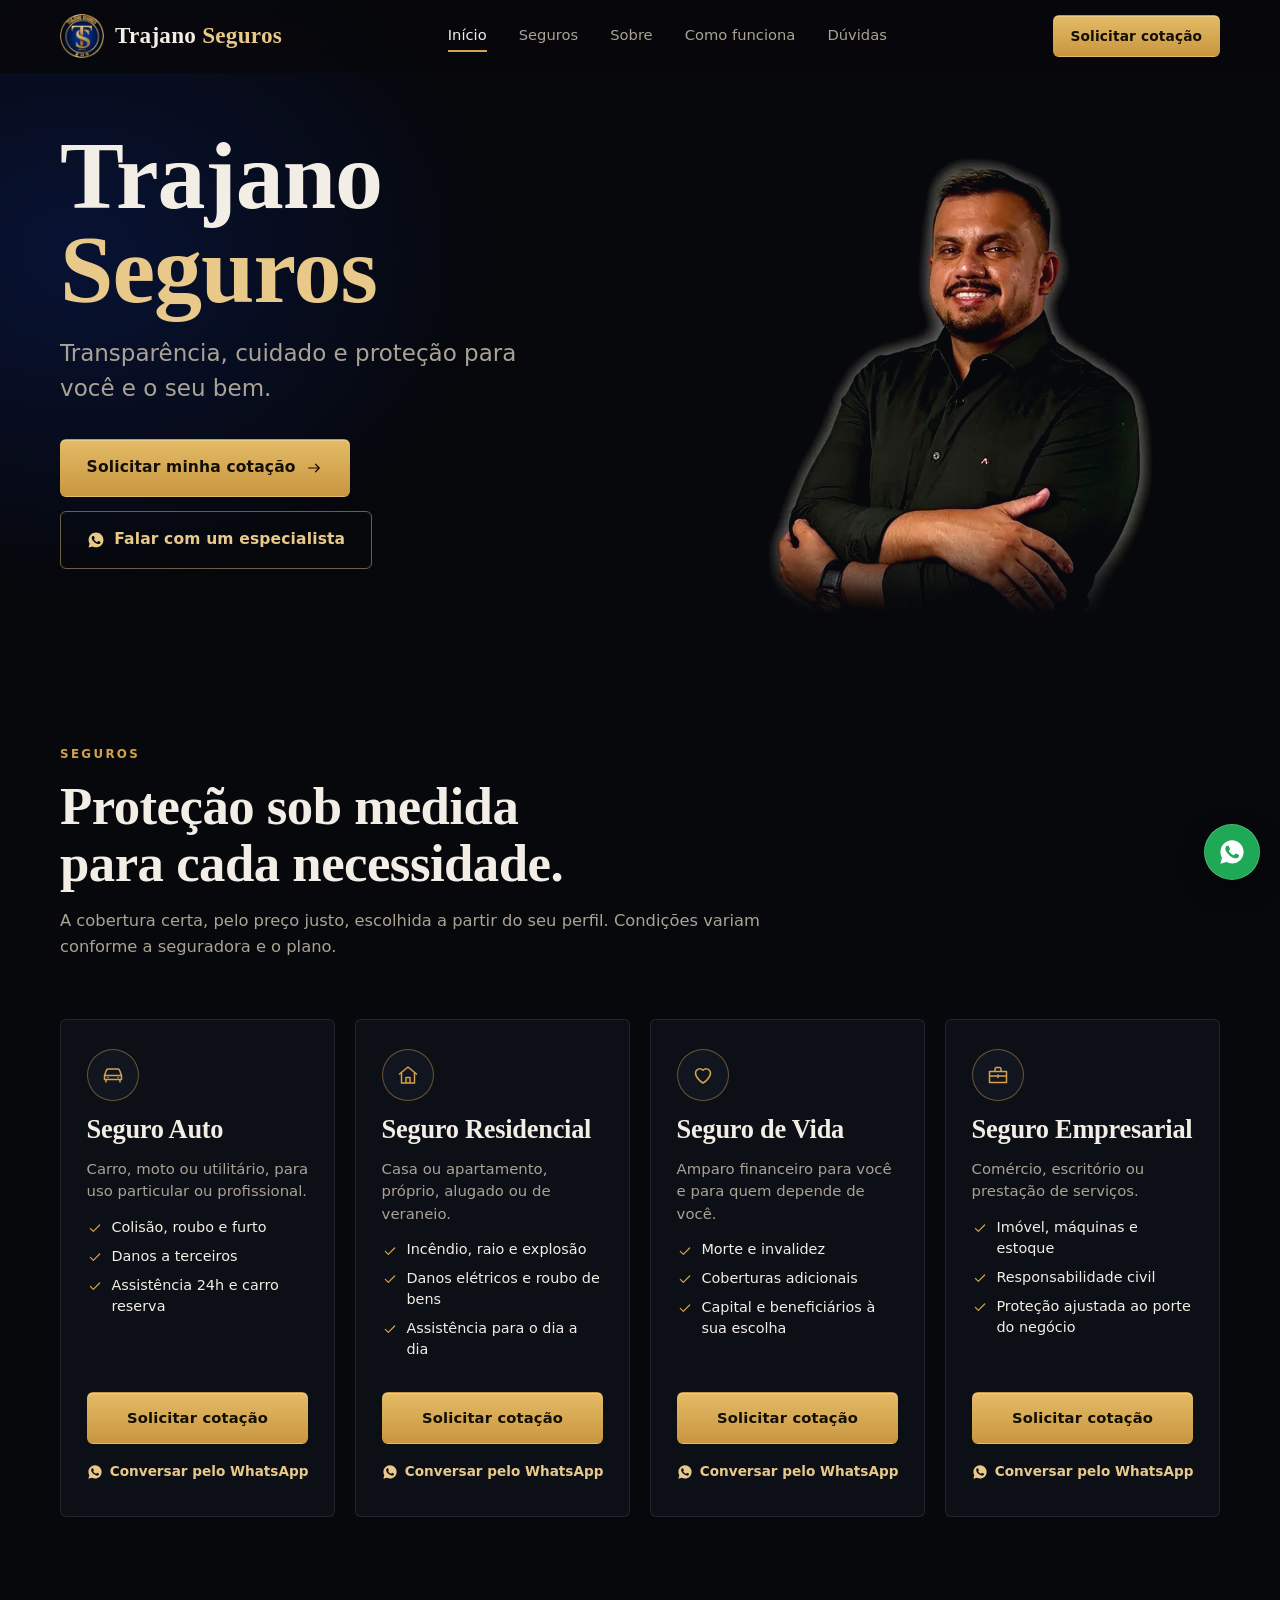
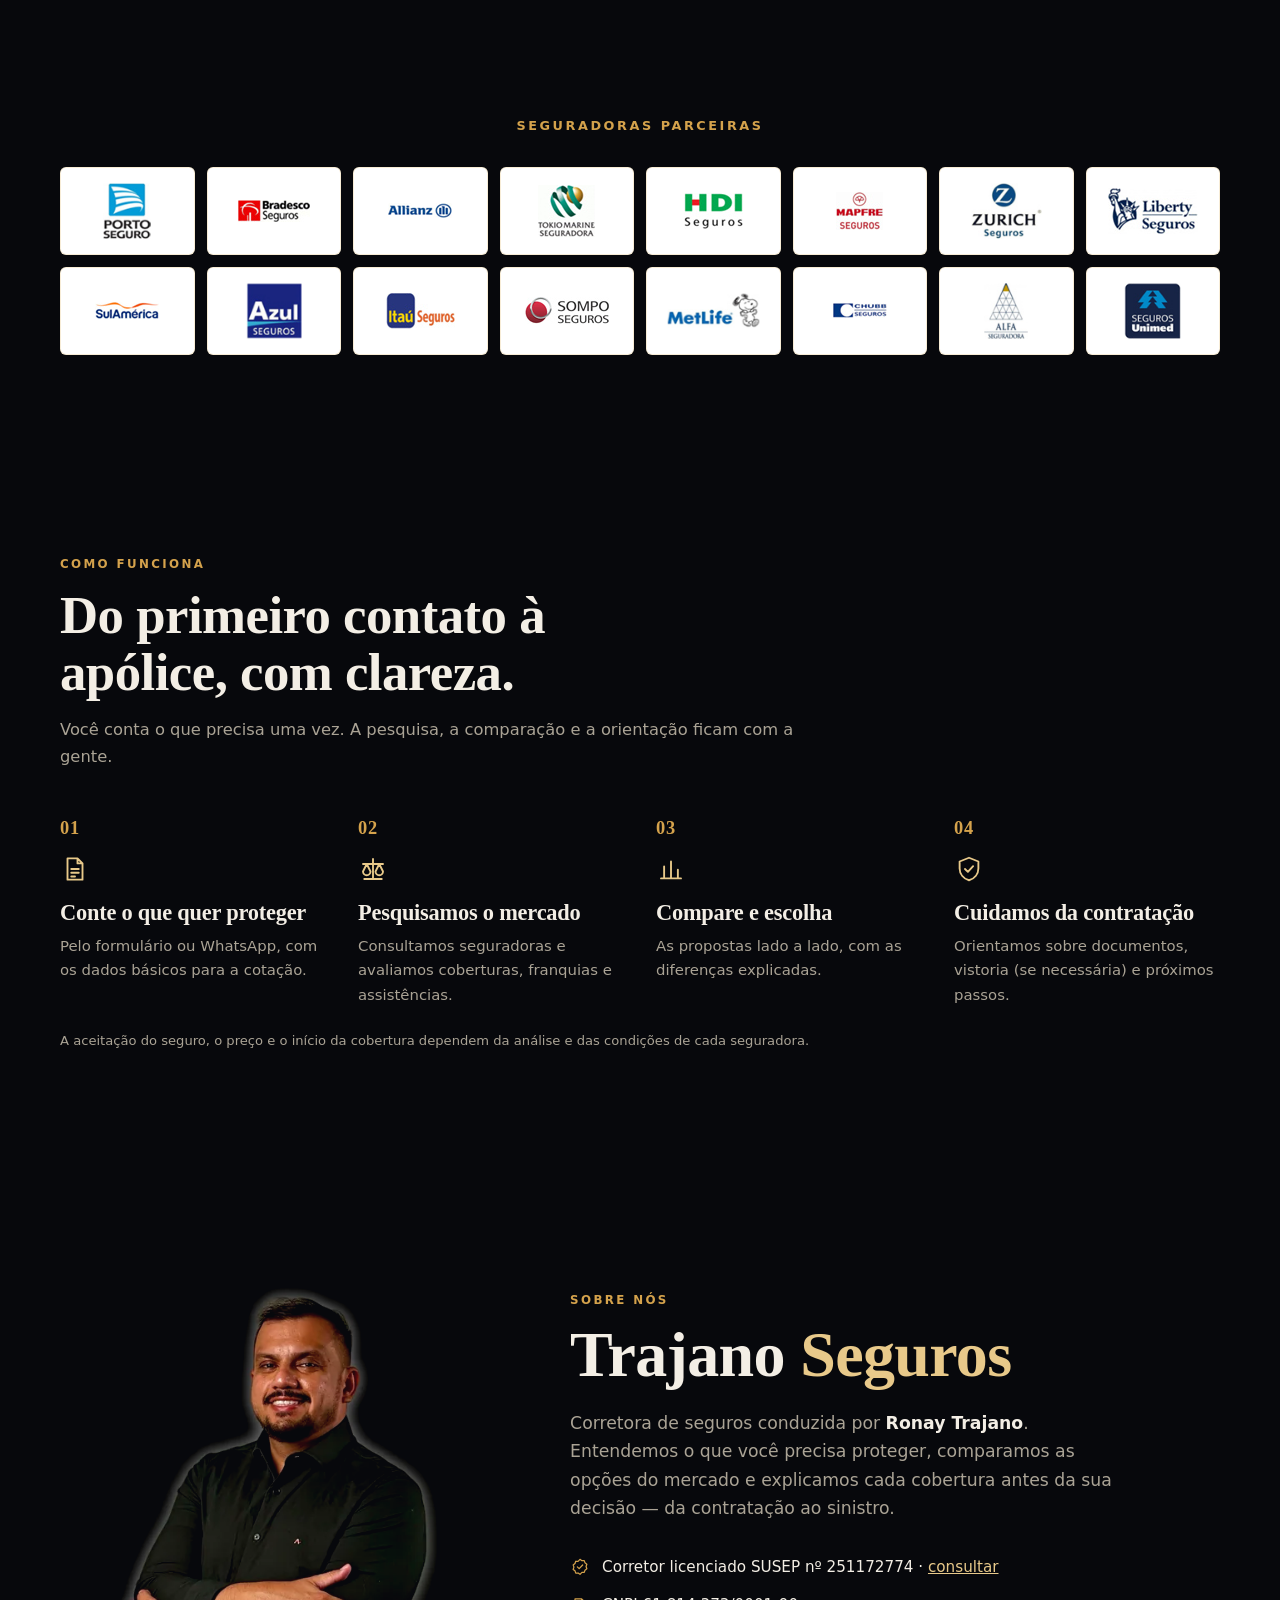
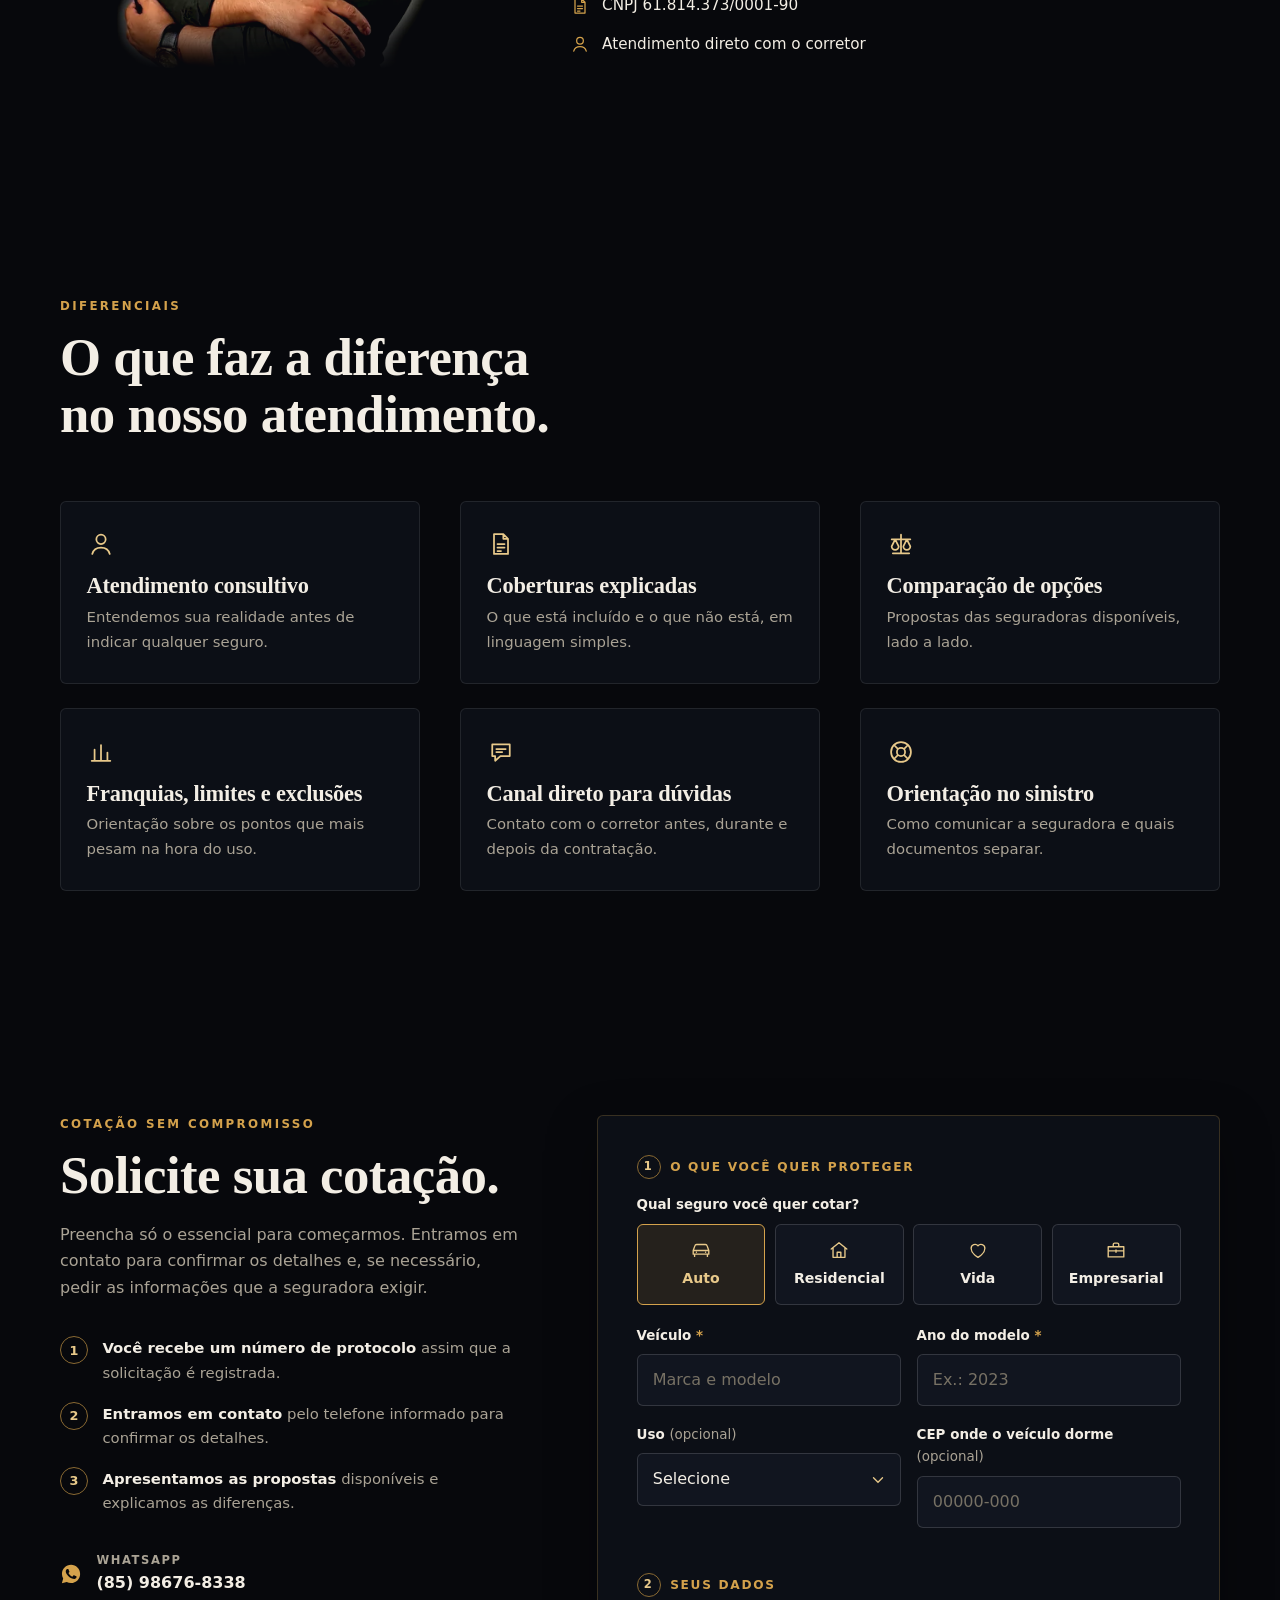
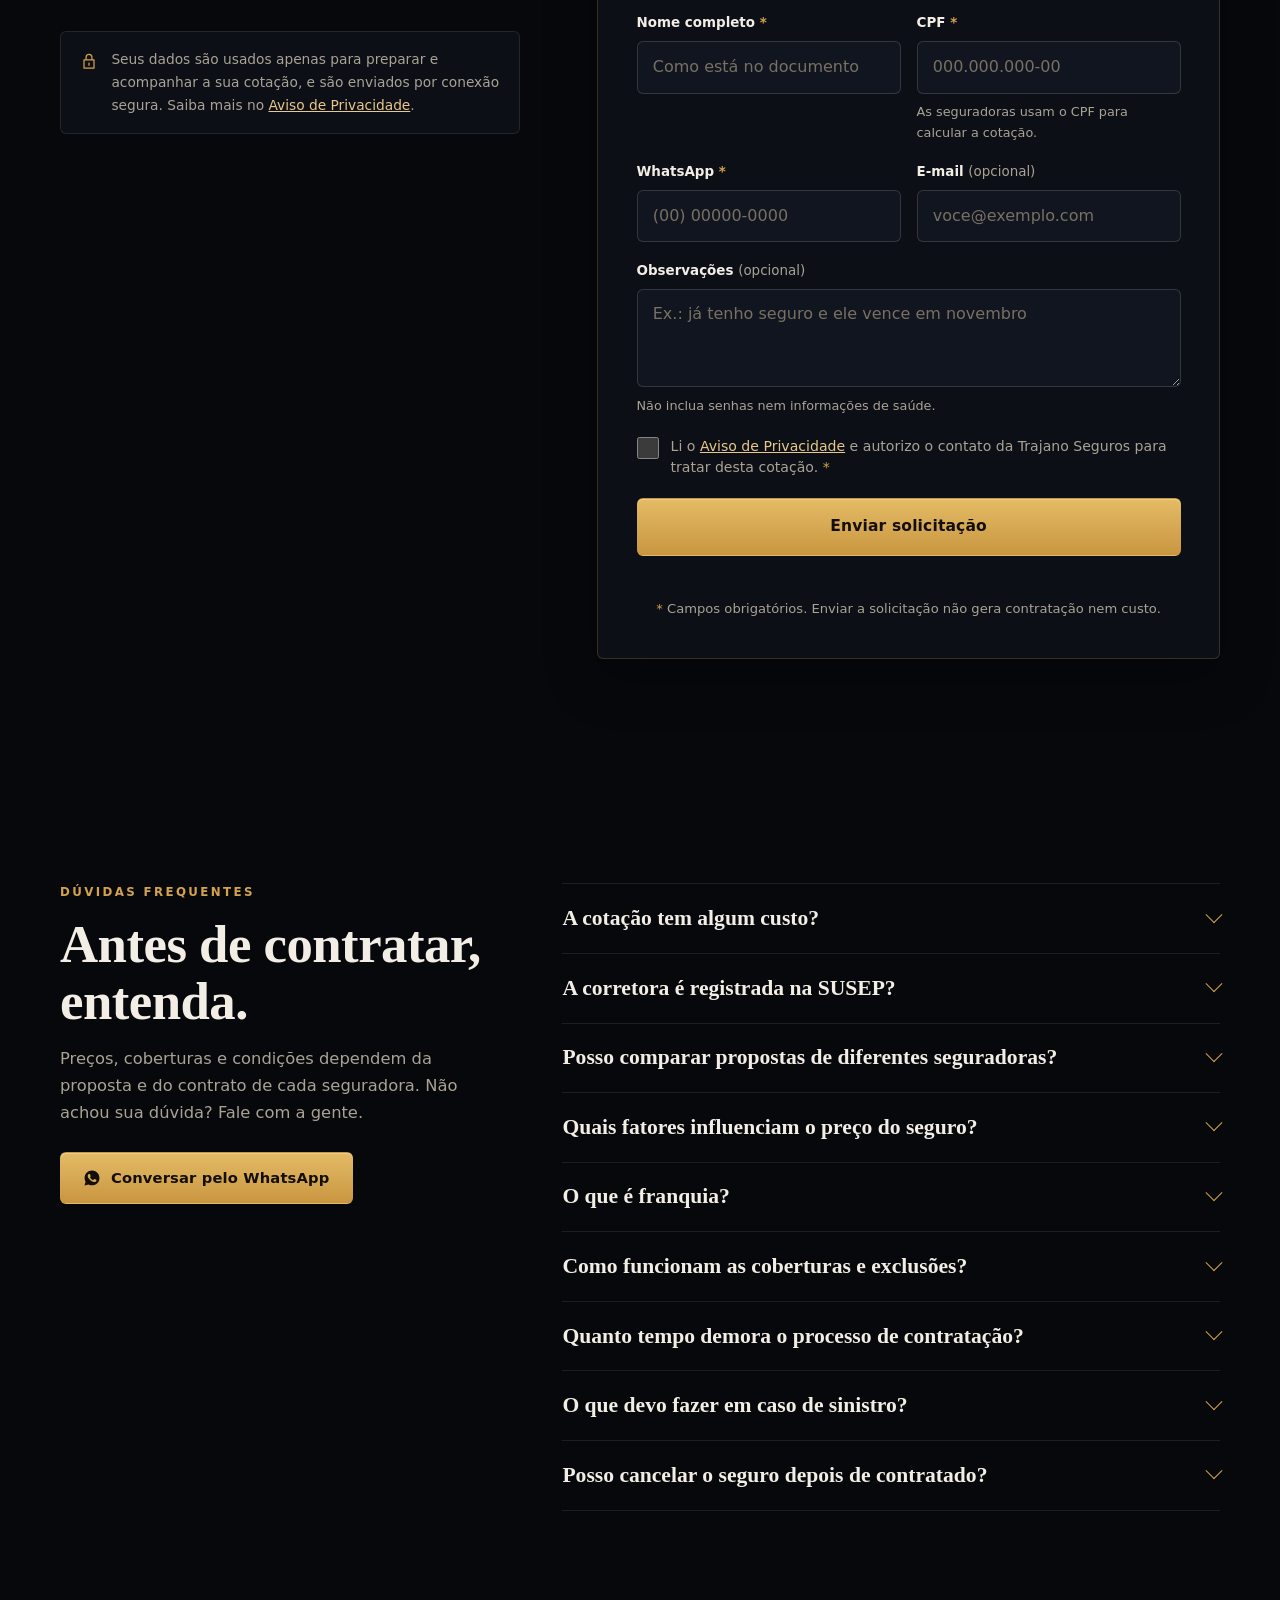
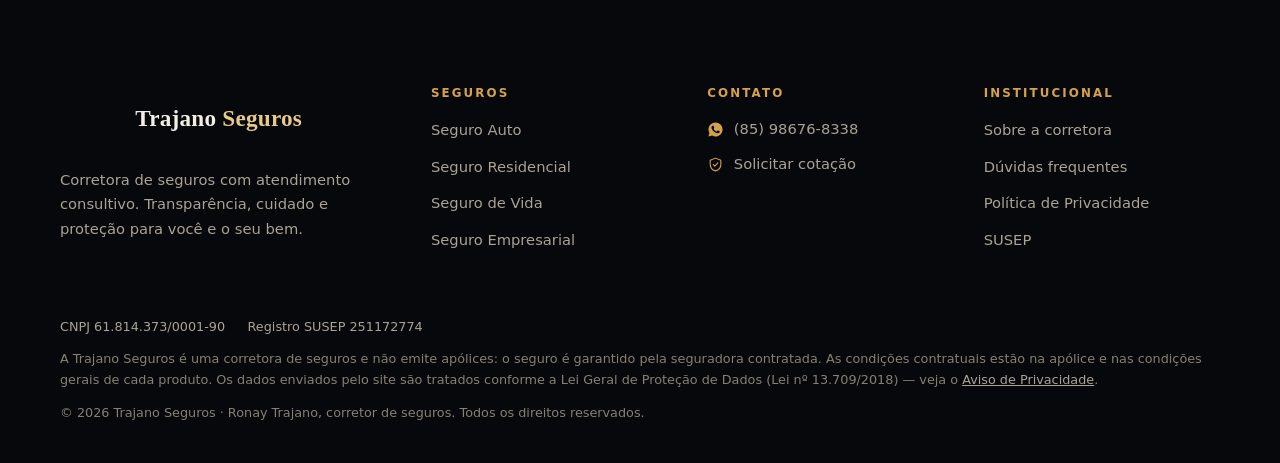
==== commit 2af68d4d: "Dúvidas frequentes: novas perguntas, botão de WhatsApp e FAQPage - Título em duas linhas; subtítulo " ====
--- a/index.html
+++ b/index.html
@@ -46,6 +46,86 @@
     "image": "https://www.trajanoseguros.online/assets/img/og-trajano-seguros.jpg",
     "description": "Corretora de seguros com atendimento personalizado: seguro auto, residencial, de vida e empresarial.",
     "founder": { "@type": "Person", "name": "Ronay Trajano", "jobTitle": "Corretor de seguros" }
+  }
+  </script>
+  <script type="application/ld+json">
+  {
+    "@context": "https://schema.org",
+    "@type": "FAQPage",
+    "mainEntity": [
+      {
+        "@type": "Question",
+        "name": "A cotação tem algum custo?",
+        "acceptedAnswer": {
+          "@type": "Answer",
+          "text": "Não. A cotação é gratuita e sem compromisso. A remuneração do corretor vem da seguradora, apenas se você decidir contratar, e já está incluída no preço do seguro."
+        }
+      },
+      {
+        "@type": "Question",
+        "name": "A corretora é registrada na SUSEP?",
+        "acceptedAnswer": {
+          "@type": "Answer",
+          "text": "Sim. Nosso registro SUSEP é 251172774. Você pode consultá-lo no site da SUSEP."
+        }
+      },
+      {
+        "@type": "Question",
+        "name": "Posso comparar propostas de diferentes seguradoras?",
+        "acceptedAnswer": {
+          "@type": "Answer",
+          "text": "Sim. Esse é o papel do corretor: reunir as propostas das seguradoras com que trabalha e mostrar as diferenças de coberturas, franquias, assistências e preço, para você decidir com clareza."
+        }
+      },
+      {
+        "@type": "Question",
+        "name": "Quais fatores influenciam o preço do seguro?",
+        "acceptedAnswer": {
+          "@type": "Answer",
+          "text": "Depende do produto. No seguro auto, por exemplo, pesam o modelo e o ano do veículo, a região onde ele circula e dorme, o perfil do condutor e as coberturas escolhidas. Cada seguradora tem os seus próprios critérios de cálculo."
+        }
+      },
+      {
+        "@type": "Question",
+        "name": "O que é franquia?",
+        "acceptedAnswer": {
+          "@type": "Answer",
+          "text": "É a parte do prejuízo que fica por conta do segurado em determinados sinistros, como um dano parcial no carro. Em geral, franquia menor deixa o seguro mais caro, e franquia maior, mais barato. O valor e as regras estão na proposta de cada seguradora."
+        }
+      },
+      {
+        "@type": "Question",
+        "name": "Como funcionam as coberturas e exclusões?",
+        "acceptedAnswer": {
+          "@type": "Answer",
+          "text": "As coberturas são os eventos que o seguro protege; as exclusões são as situações que ele não cobre. Ambas estão descritas nas condições gerais da apólice. Antes da contratação, mostramos os pontos principais para você saber exatamente o que está contratando."
+        }
+      },
+      {
+        "@type": "Question",
+        "name": "Quanto tempo demora o processo de contratação?",
+        "acceptedAnswer": {
+          "@type": "Answer",
+          "text": "Varia conforme o produto e a seguradora. Alguns seguros exigem vistoria, documentos ou declarações adicionais, e a seguradora tem um prazo para analisar a proposta. A cobertura começa nas condições e na data indicadas pela seguradora."
+        }
+      },
+      {
+        "@type": "Question",
+        "name": "O que devo fazer em caso de sinistro?",
+        "acceptedAnswer": {
+          "@type": "Answer",
+          "text": "Primeiro, garanta a segurança das pessoas e, quando necessário, registre o boletim de ocorrência. Depois, comunique o ocorrido o quanto antes à seguradora ou ao seu corretor. Orientamos sobre os canais de aviso e os documentos solicitados; a análise e a indenização são feitas pela seguradora, conforme a apólice."
+        }
+      },
+      {
+        "@type": "Question",
+        "name": "Posso cancelar o seguro depois de contratado?",
+        "acceptedAnswer": {
+          "@type": "Answer",
+          "text": "Sim. O seguro pode ser cancelado a qualquer momento, a seu pedido. A seguradora devolve a parte do prêmio proporcional ao período não utilizado, descontados os valores previstos nas condições da apólice. Antes de cancelar, fale com a gente: muitas vezes é possível ajustar a apólice em vez de encerrá-la."
+        }
+      }
+    ]
   }
   </script>
 </head>
@@ -421,39 +501,48 @@
   <!-- ===== Dúvidas frequentes ===== -->
   <section class="section section-alt" id="duvidas" aria-labelledby="faq-titulo">
     <div class="wrap faq-grid">
-      <header class="section-head">
+      <header class="section-head faq-head">
         <p class="eyebrow">Dúvidas frequentes</p>
-        <h2 id="faq-titulo">Antes de contratar, entenda.</h2>
-        <p>Preços, coberturas, prazos e condições sempre dependem da proposta e do contrato de cada seguradora. Se a sua dúvida não estiver aqui, fale com a gente.</p>
+        <h2 id="faq-titulo">Antes de contratar,<br>entenda.</h2>
+        <p>Preços, coberturas e condições dependem da proposta e do contrato de cada seguradora. Não achou sua dúvida? Fale com a gente.</p>
+        <a class="btn btn-gold faq-cta" href="https://wa.me/5585986768338" target="_blank" rel="noopener"><svg aria-hidden="true"><use href="#i-wa"/></svg>Conversar pelo WhatsApp</a>
       </header>
-      <div class="faq">
-        <details>
-          <summary>Como funciona a cotação?</summary>
-          <p>Você envia os dados básicos pelo formulário ou pelo WhatsApp. Com eles, consultamos as seguradoras disponíveis para o seu perfil e apresentamos as propostas. Pedir cotação não gera compromisso nem custo.</p>
+      <div class="faq" id="faq">
+        <details>
+          <summary>A cotação tem algum custo?</summary>
+          <p>Não. A cotação é gratuita e sem compromisso. A remuneração do corretor vem da seguradora, apenas se você decidir contratar, e já está incluída no preço do seguro.</p>
+        </details>
+        <details>
+          <summary>A corretora é registrada na SUSEP?</summary>
+          <p>Sim. Nosso registro SUSEP é 251172774. Você pode consultá-lo no <a href="https://www.gov.br/susep/pt-br" target="_blank" rel="noopener">site da SUSEP</a>.</p>
         </details>
         <details>
           <summary>Posso comparar propostas de diferentes seguradoras?</summary>
           <p>Sim. Esse é o papel do corretor: reunir as propostas das seguradoras com que trabalha e mostrar as diferenças de coberturas, franquias, assistências e preço, para você decidir com clareza.</p>
         </details>
         <details>
+          <summary>Quais fatores influenciam o preço do seguro?</summary>
+          <p>Depende do produto. No seguro auto, por exemplo, pesam o modelo e o ano do veículo, a região onde ele circula e dorme, o perfil do condutor e as coberturas escolhidas. Cada seguradora tem os seus próprios critérios de cálculo.</p>
+        </details>
+        <details>
           <summary>O que é franquia?</summary>
           <p>É a parte do prejuízo que fica por conta do segurado em determinados sinistros, como um dano parcial no carro. Em geral, franquia menor deixa o seguro mais caro, e franquia maior, mais barato. O valor e as regras estão na proposta de cada seguradora.</p>
         </details>
         <details>
-          <summary>Quais fatores influenciam o preço do seguro?</summary>
-          <p>Depende do produto. No seguro auto, por exemplo, pesam o modelo e o ano do veículo, a região onde ele circula e dorme, o perfil do condutor e as coberturas escolhidas. Cada seguradora tem os seus próprios critérios de cálculo.</p>
-        </details>
-        <details>
           <summary>Como funcionam as coberturas e exclusões?</summary>
           <p>As coberturas são os eventos que o seguro protege; as exclusões são as situações que ele não cobre. Ambas estão descritas nas condições gerais da apólice. Antes da contratação, mostramos os pontos principais para você saber exatamente o que está contratando.</p>
         </details>
         <details>
+          <summary>Quanto tempo demora o processo de contratação?</summary>
+          <p>Varia conforme o produto e a seguradora. Alguns seguros exigem vistoria, documentos ou declarações adicionais, e a seguradora tem um prazo para analisar a proposta. A cobertura começa nas condições e na data indicadas pela seguradora.</p>
+        </details>
+        <details>
           <summary>O que devo fazer em caso de sinistro?</summary>
           <p>Primeiro, garanta a segurança das pessoas e, quando necessário, registre o boletim de ocorrência. Depois, comunique o ocorrido o quanto antes à seguradora ou ao seu corretor. Orientamos sobre os canais de aviso e os documentos solicitados; a análise e a indenização são feitas pela seguradora, conforme a apólice.</p>
         </details>
         <details>
-          <summary>Quanto tempo demora o processo de contratação?</summary>
-          <p>Varia conforme o produto e a seguradora. Alguns seguros exigem vistoria, documentos ou declarações adicionais, e a seguradora tem um prazo para analisar a proposta. A cobertura começa nas condições e na data indicadas pela seguradora.</p>
+          <summary>Posso cancelar o seguro depois de contratado?</summary>
+          <p>Sim. O seguro pode ser cancelado a qualquer momento, a seu pedido. A seguradora devolve a parte do prêmio proporcional ao período não utilizado, descontados os valores previstos nas condições da apólice. Antes de cancelar, fale com a gente: muitas vezes é possível ajustar a apólice em vez de encerrá-la.</p>
         </details>
       </div>
     </div>
--- a/assets/css/style.css
+++ b/assets/css/style.css
@@ -291,14 +291,16 @@
 /* ===== Dúvidas ===== */
 .faq-grid{display:grid;grid-template-columns:.8fr 1.2fr;gap:clamp(2rem,5vw,4.5rem);align-items:start}
 .faq-grid .section-head{position:sticky;top:calc(var(--header-h) + 1.5rem);margin-bottom:0}
+.faq-cta{margin-top:1.6rem}
 .faq details{border-bottom:1px solid var(--line-soft)}
 .faq details:first-child{border-top:1px solid var(--line-soft)}
 .faq summary{list-style:none;cursor:pointer;display:flex;justify-content:space-between;align-items:center;gap:1.2rem;padding:1.3rem 0;font-family:var(--f-display);font-size:1.35rem;font-weight:600;line-height:1.25}
 .faq summary::-webkit-details-marker{display:none}
-.faq summary::after{content:"";flex:none;width:12px;height:12px;border-right:1.5px solid var(--gold);border-bottom:1.5px solid var(--gold);transform:rotate(45deg) translate(-3px,-3px);transition:transform .25s}
-.faq details[open] summary::after{transform:rotate(-135deg) translate(-3px,-3px)}
+.faq summary::after{content:"";flex:none;width:12px;height:12px;border-right:1.5px solid var(--gold);border-bottom:1.5px solid var(--gold);transform:rotate(45deg) translate(-3px,-3px);transition:transform .3s ease}
+.faq details[open] summary::after{transform:rotate(225deg) translate(-3px,-3px)}
 .faq summary:hover{color:var(--gold-soft)}
 .faq details p{color:var(--muted);padding:0 2rem 1.4rem 0;max-width:44rem}
+.faq details p a{color:var(--gold-soft)}
 @media (max-width:860px){.faq-grid{grid-template-columns:1fr}.faq-grid .section-head{position:static}.faq summary{font-size:1.22rem}}
 
 /* ===== Rodapé ===== */
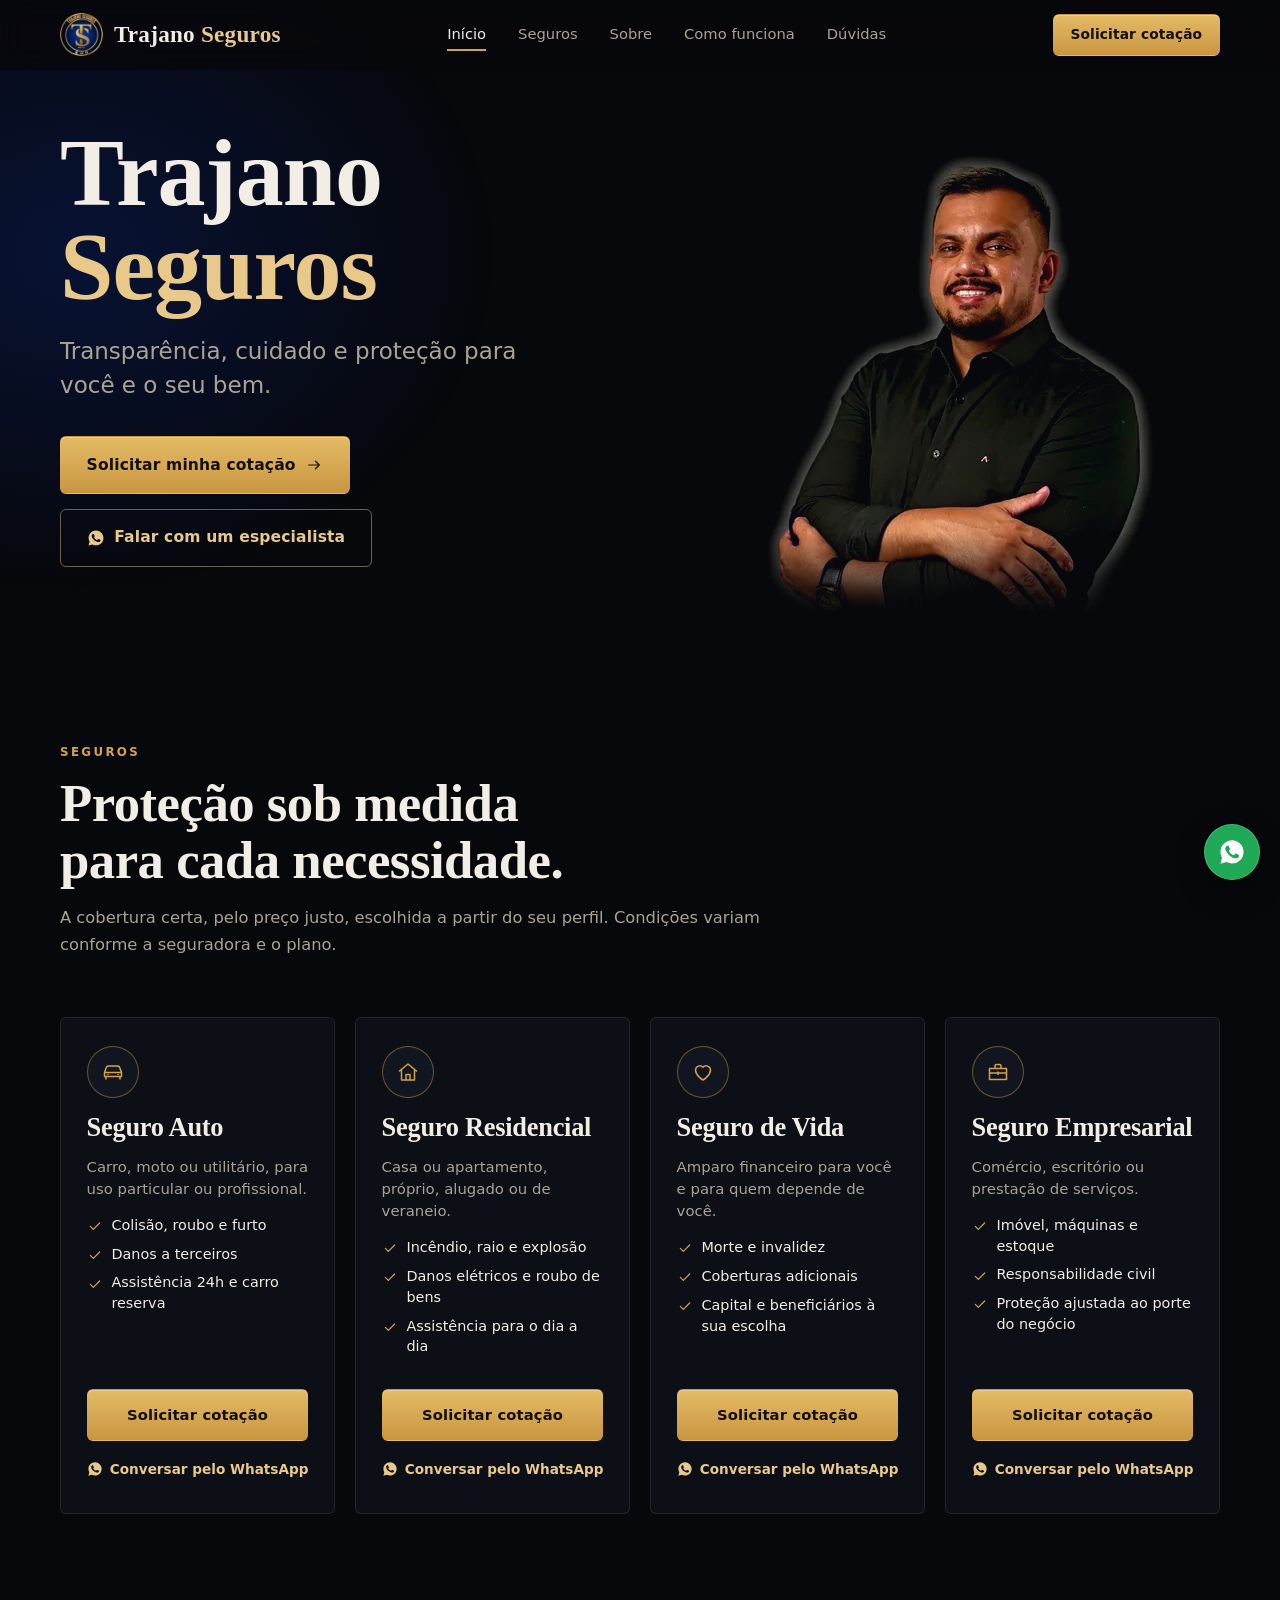
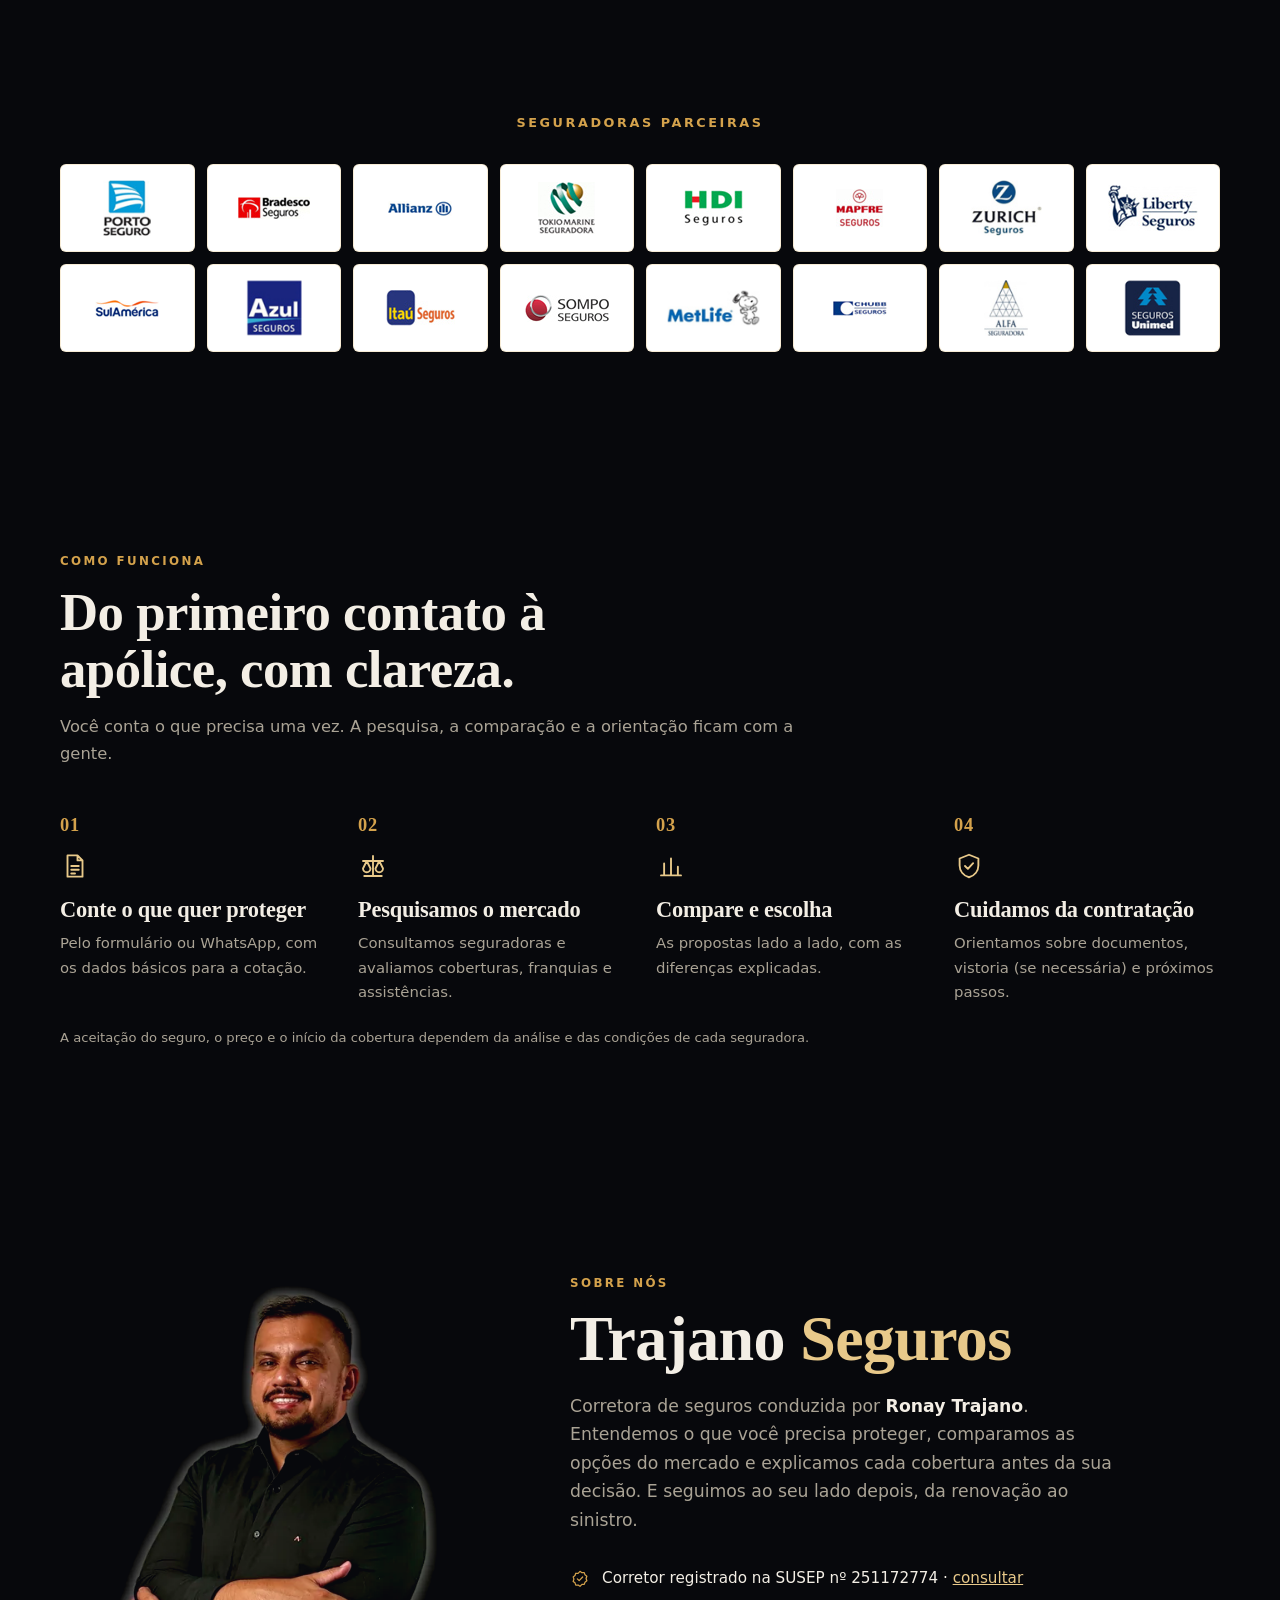
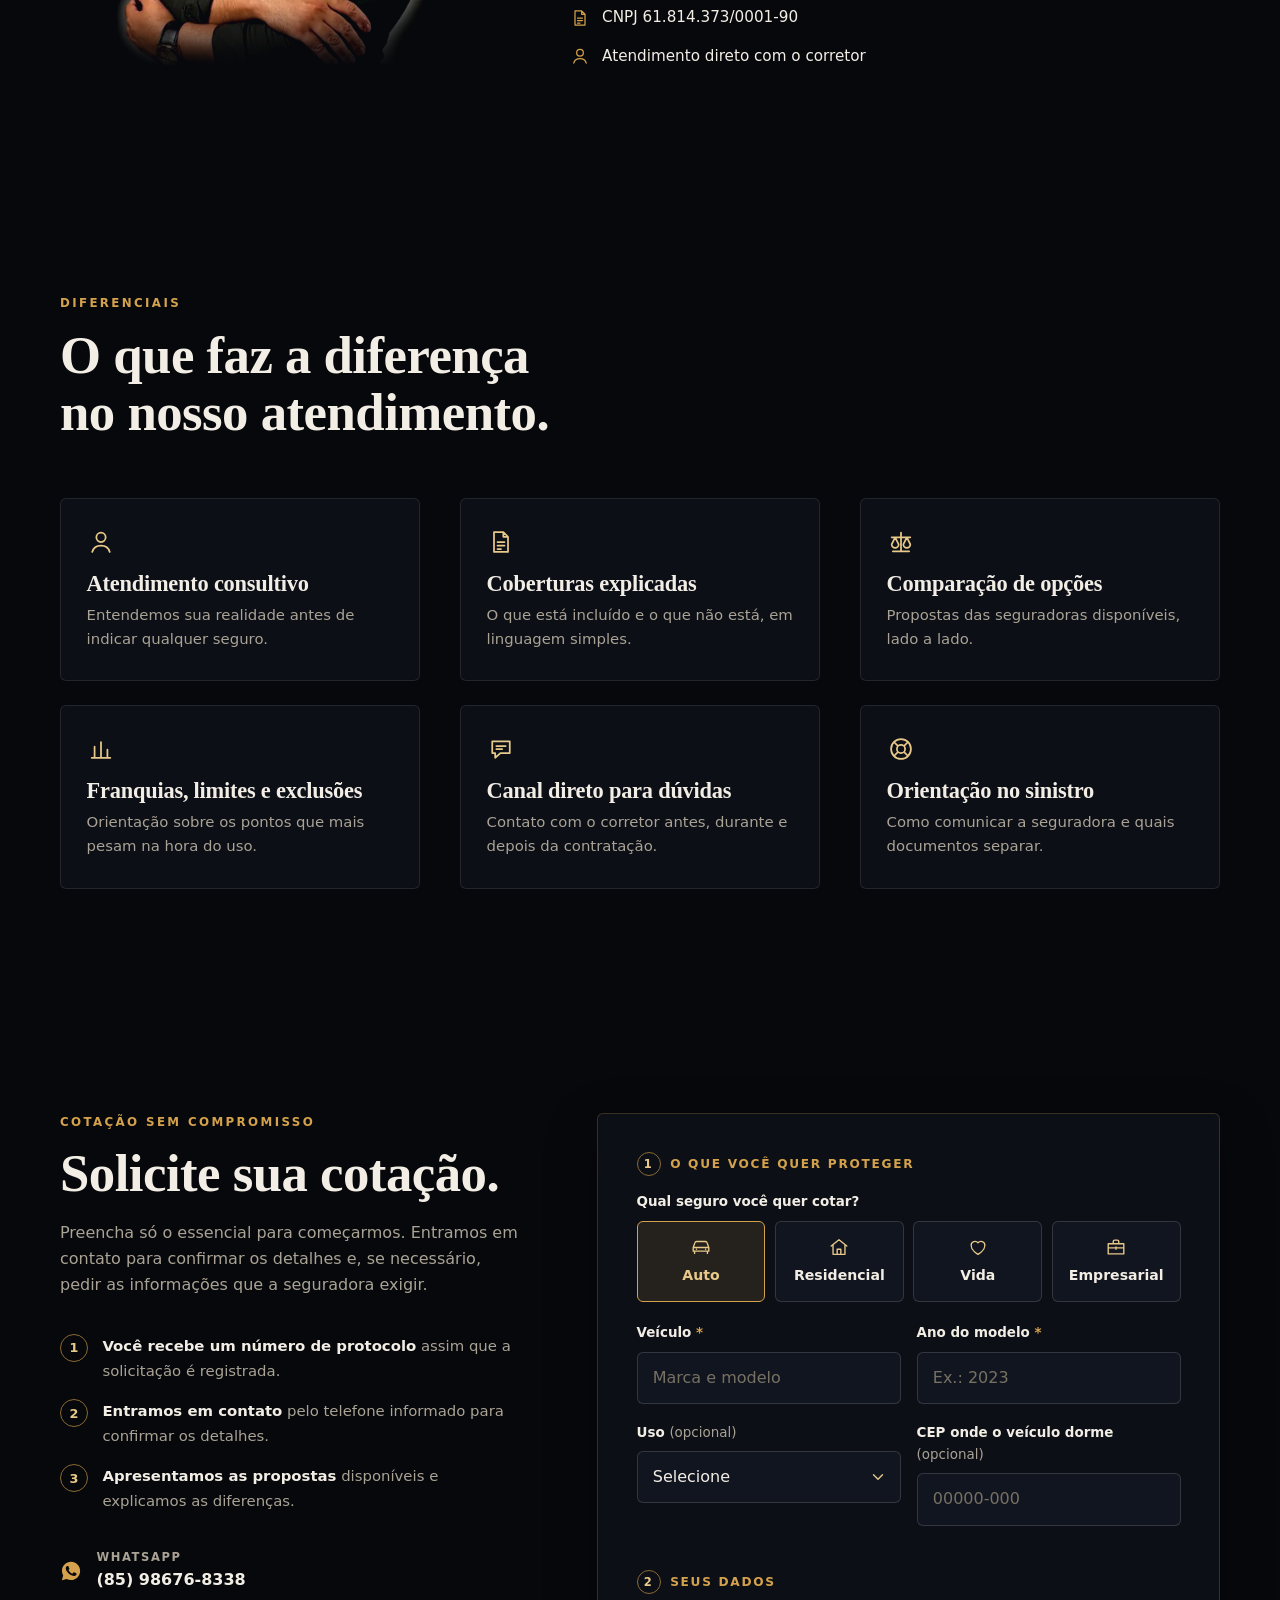
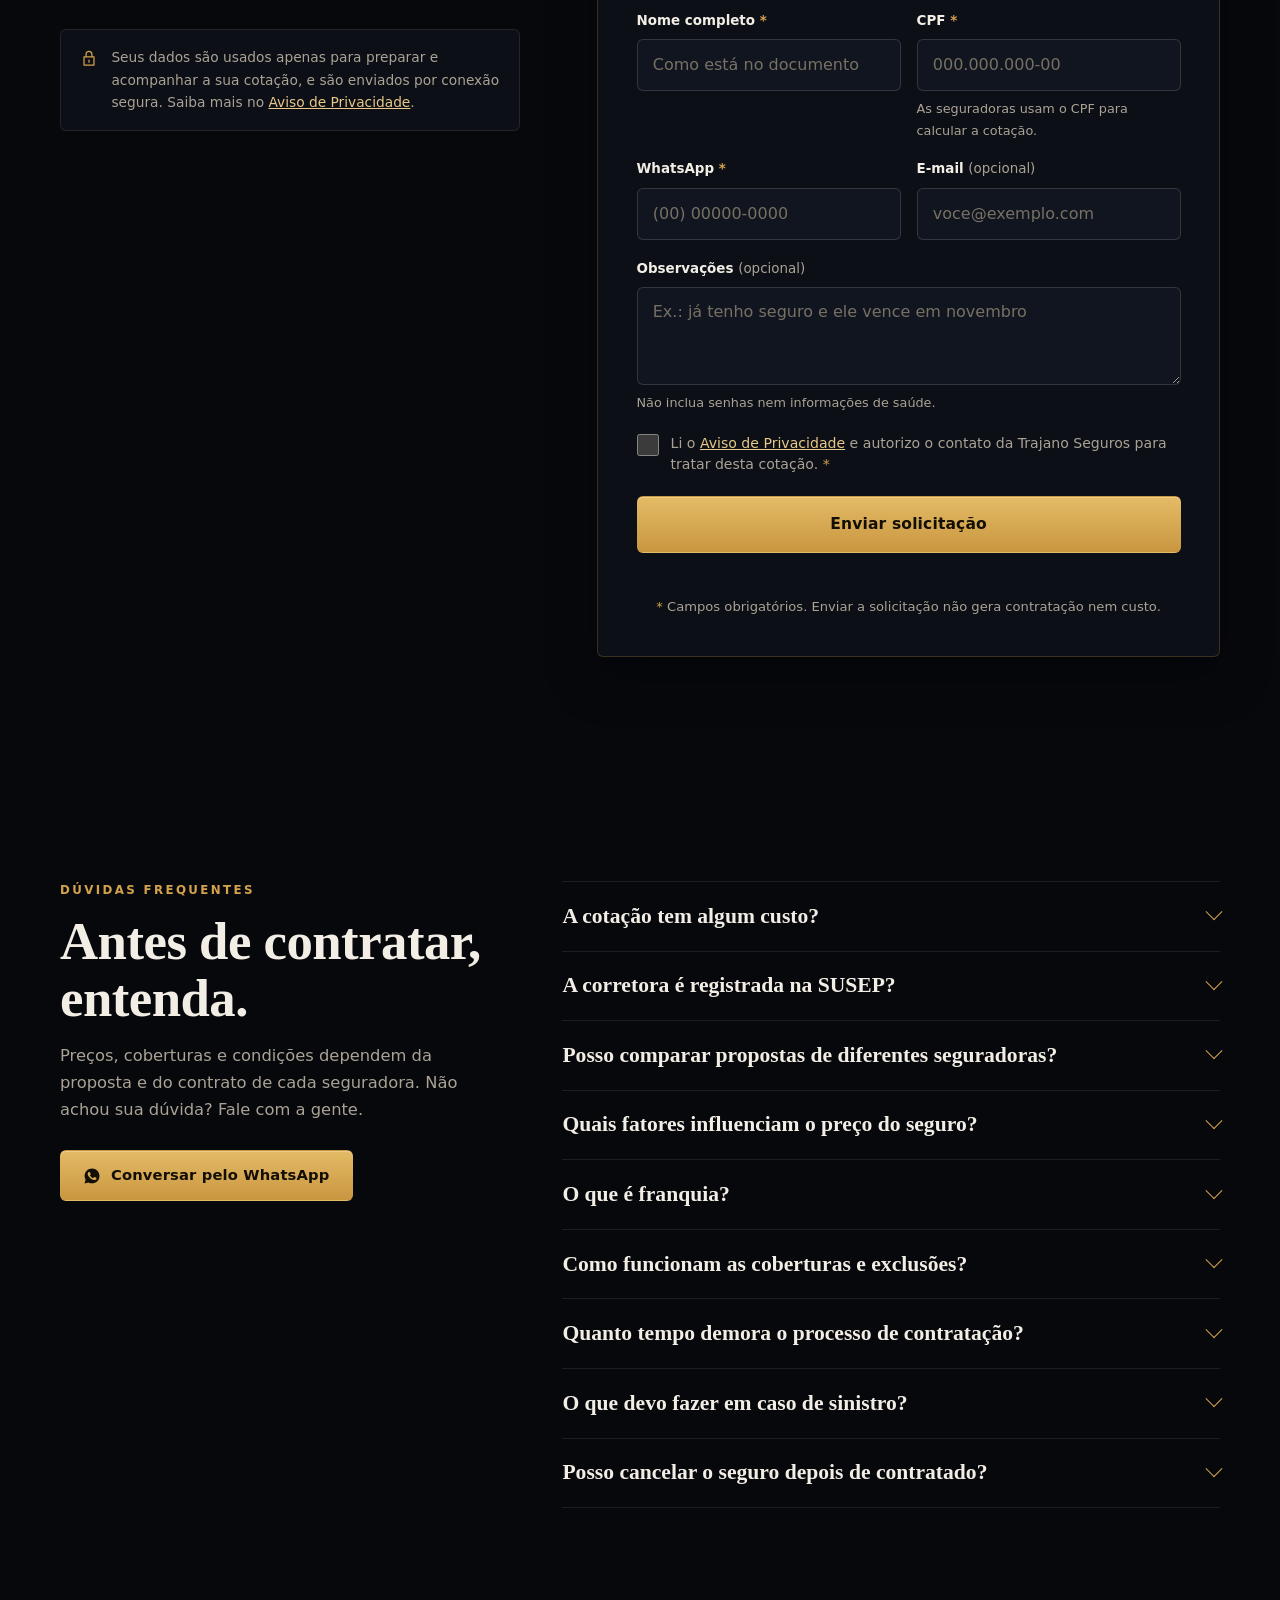
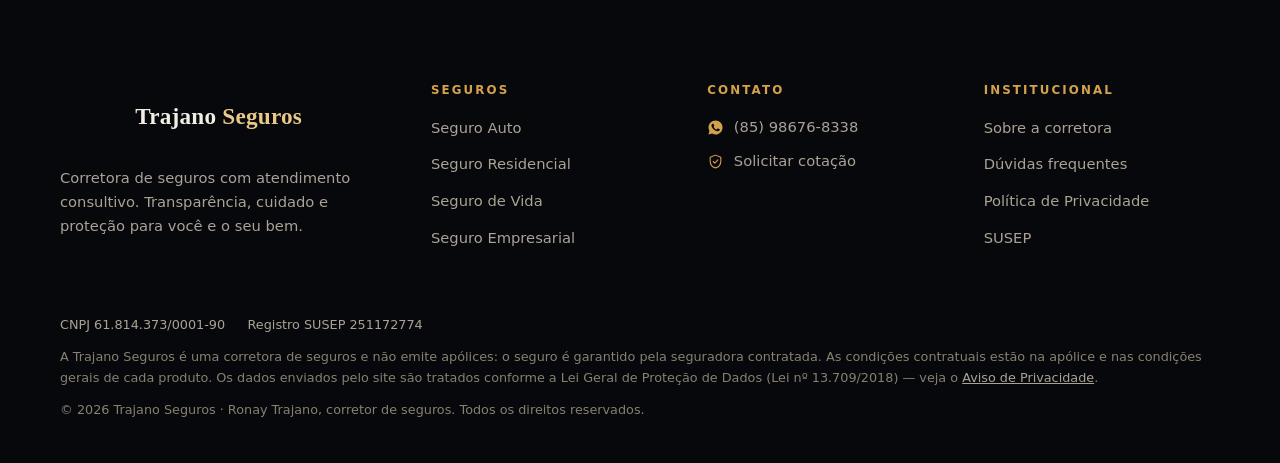
==== commit f270340e: "Sobre nós: texto revisado, credencial extra configurável e FAQ da SUSEP - Parágrafo com a frase "E s" ====
--- a/index.html
+++ b/index.html
@@ -66,7 +66,7 @@
         "name": "A corretora é registrada na SUSEP?",
         "acceptedAnswer": {
           "@type": "Answer",
-          "text": "Sim. Nosso registro SUSEP é 251172774. Você pode consultá-lo no site da SUSEP."
+          "text": "Sim. O corretor Ronay Trajano é registrado na SUSEP sob o nº 251172774, e você pode consultar o registro no site da SUSEP."
         }
       },
       {
@@ -156,6 +156,7 @@
     <symbol id="i-ig" viewBox="0 0 24 24"><rect x="3.5" y="3.5" width="17" height="17" rx="5" fill="none" stroke="currentColor" stroke-width="1.5"/><circle cx="12" cy="12" r="4" fill="none" stroke="currentColor" stroke-width="1.5"/><circle cx="17.2" cy="6.8" r="1" fill="currentColor"/></symbol>
     <symbol id="i-clock" viewBox="0 0 24 24"><circle cx="12" cy="12" r="8.5" fill="none" stroke="currentColor" stroke-width="1.5"/><path d="M12 7.5V12l3 2" fill="none" stroke="currentColor" stroke-width="1.5" stroke-linecap="round"/></symbol>
     <symbol id="i-pin" viewBox="0 0 24 24"><path fill="none" stroke="currentColor" stroke-width="1.5" stroke-linecap="round" stroke-linejoin="round" d="M12 21s-6.5-5.6-6.5-11a6.5 6.5 0 0 1 13 0c0 5.4-6.5 11-6.5 11Z"/><circle cx="12" cy="10" r="2.3" fill="none" stroke="currentColor" stroke-width="1.5"/></symbol>
+    <symbol id="i-calendar" viewBox="0 0 24 24"><path fill="none" stroke="currentColor" stroke-width="1.5" stroke-linecap="round" stroke-linejoin="round" d="M4.5 6.5h15v13h-15zM4.5 10.5h15M8 4.5v3M16 4.5v3M8 14h.01M12 14h.01M16 14h.01"/></symbol>
     <symbol id="i-lock" viewBox="0 0 24 24"><path fill="none" stroke="currentColor" stroke-width="1.5" stroke-linecap="round" stroke-linejoin="round" d="M6 10.5h12v10H6zM8.5 10.5V7.5a3.5 3.5 0 0 1 7 0v3M12 14.5v2.5"/></symbol>
   </defs>
 </svg>
@@ -353,11 +354,13 @@
       <div class="about-copy">
         <p class="eyebrow">Sobre nós</p>
         <h2 id="sobre-titulo" class="about-title">Trajano <span>Seguros</span></h2>
-        <p class="about-lead">Corretora de seguros conduzida por <strong>Ronay Trajano</strong>. Entendemos o que você precisa proteger, comparamos as opções do mercado e explicamos cada cobertura antes da sua decisão — da contratação ao sinistro.</p>
+        <p class="about-lead">Corretora de seguros conduzida por <strong>Ronay Trajano</strong>. Entendemos o que você precisa proteger, comparamos as opções do mercado e explicamos cada cobertura antes da sua decisão. E seguimos ao seu lado depois, da renovação ao sinistro.</p>
         <ul class="about-facts">
-          <li><svg aria-hidden="true"><use href="#i-badge"/></svg><span>Corretor licenciado SUSEP nº 251172774 · <a href="https://www.gov.br/susep/pt-br" target="_blank" rel="noopener">consultar</a></span></li>
+          <li><svg aria-hidden="true"><use href="#i-badge"/></svg><span>Corretor registrado na SUSEP nº 251172774 · <a href="https://www.gov.br/susep/pt-br" target="_blank" rel="noopener">consultar</a></span></li>
           <li data-show="cnpj" hidden><svg aria-hidden="true"><use href="#i-doc"/></svg><span>CNPJ <span data-info="cnpj"></span></span></li>
           <li><svg aria-hidden="true"><use href="#i-user"/></svg><span>Atendimento direto com o corretor</span></li>
+          <li data-show="regiaoAtendimento" hidden><svg aria-hidden="true"><use href="#i-pin"/></svg><span data-info="regiaoAtendimento"></span></li>
+          <li data-show="experiencia" hidden><svg aria-hidden="true"><use href="#i-calendar"/></svg><span data-info="experiencia"></span></li>
         </ul>
       </div>
     </div>
@@ -514,7 +517,7 @@
         </details>
         <details>
           <summary>A corretora é registrada na SUSEP?</summary>
-          <p>Sim. Nosso registro SUSEP é 251172774. Você pode consultá-lo no <a href="https://www.gov.br/susep/pt-br" target="_blank" rel="noopener">site da SUSEP</a>.</p>
+          <p>Sim. O corretor Ronay Trajano é registrado na SUSEP sob o nº 251172774, e você pode consultar o registro no <a href="https://www.gov.br/susep/pt-br" target="_blank" rel="noopener">site da SUSEP</a>.</p>
         </details>
         <details>
           <summary>Posso comparar propostas de diferentes seguradoras?</summary>
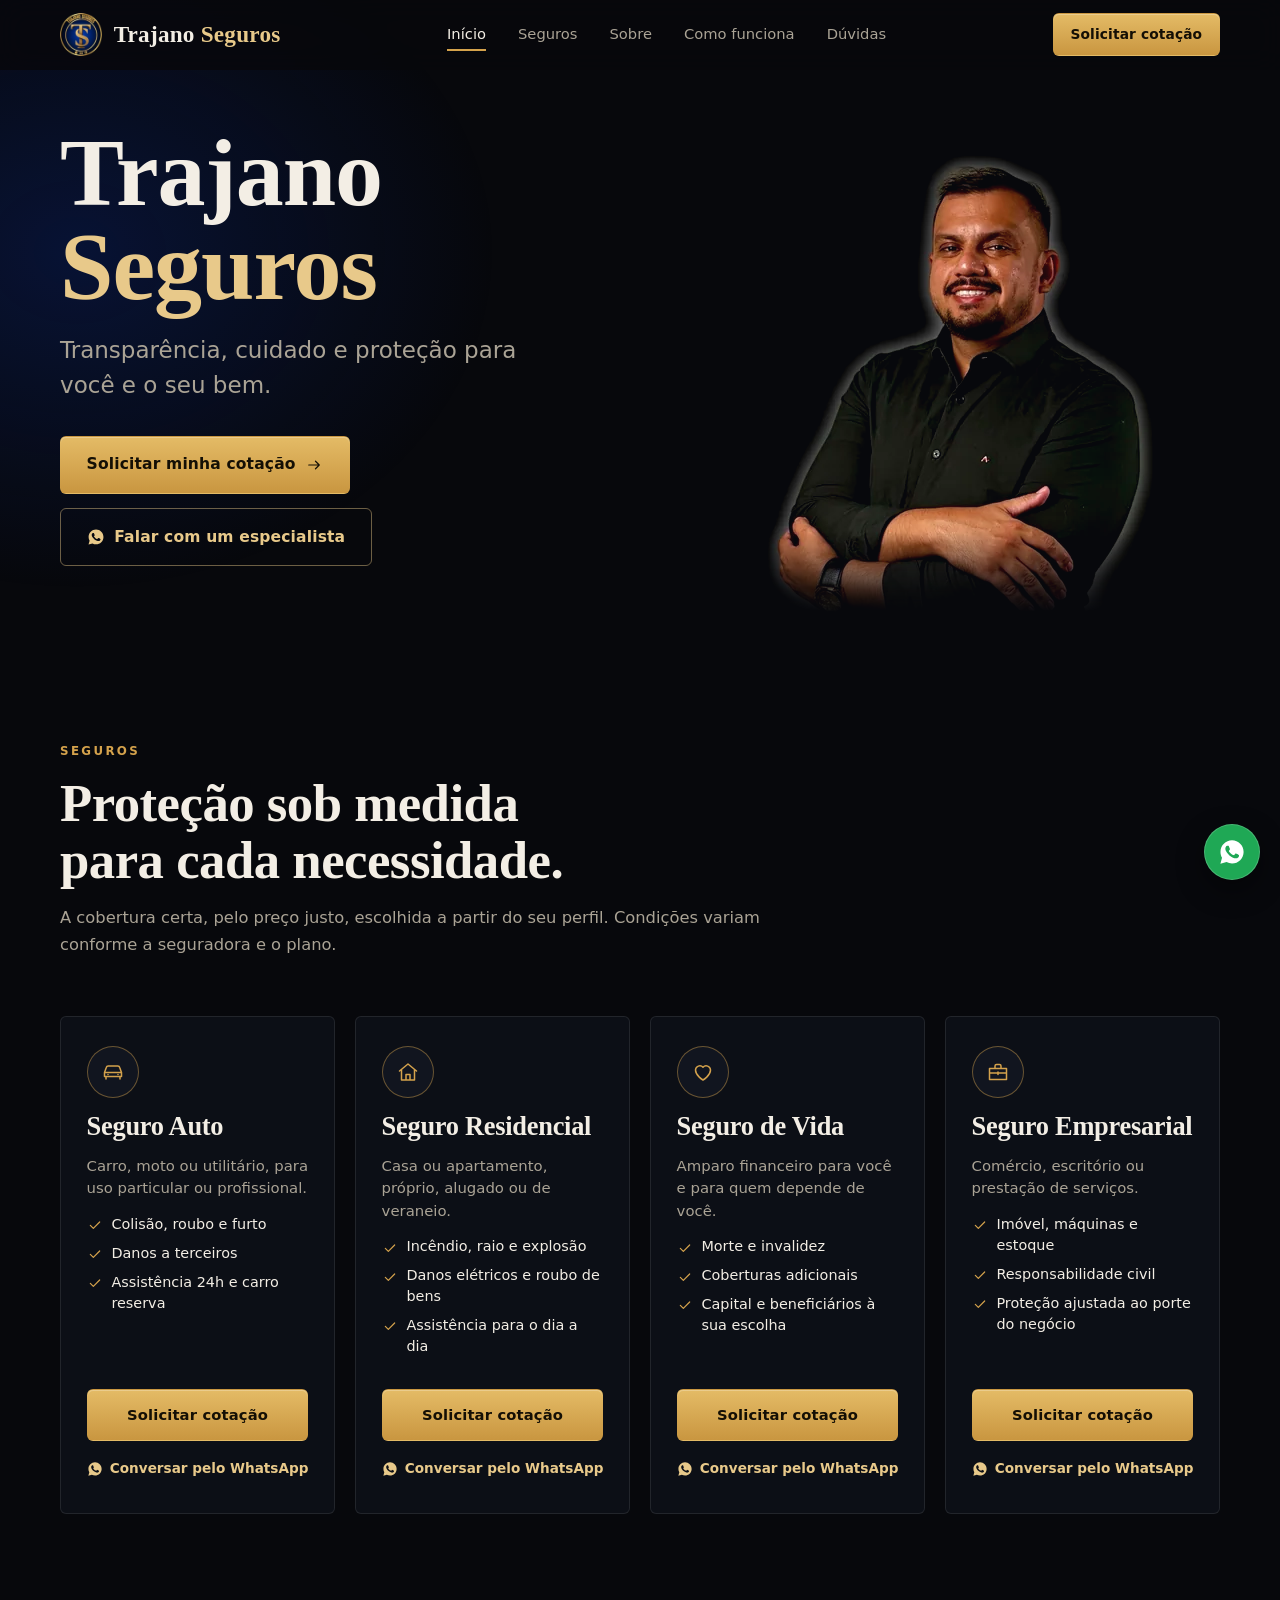
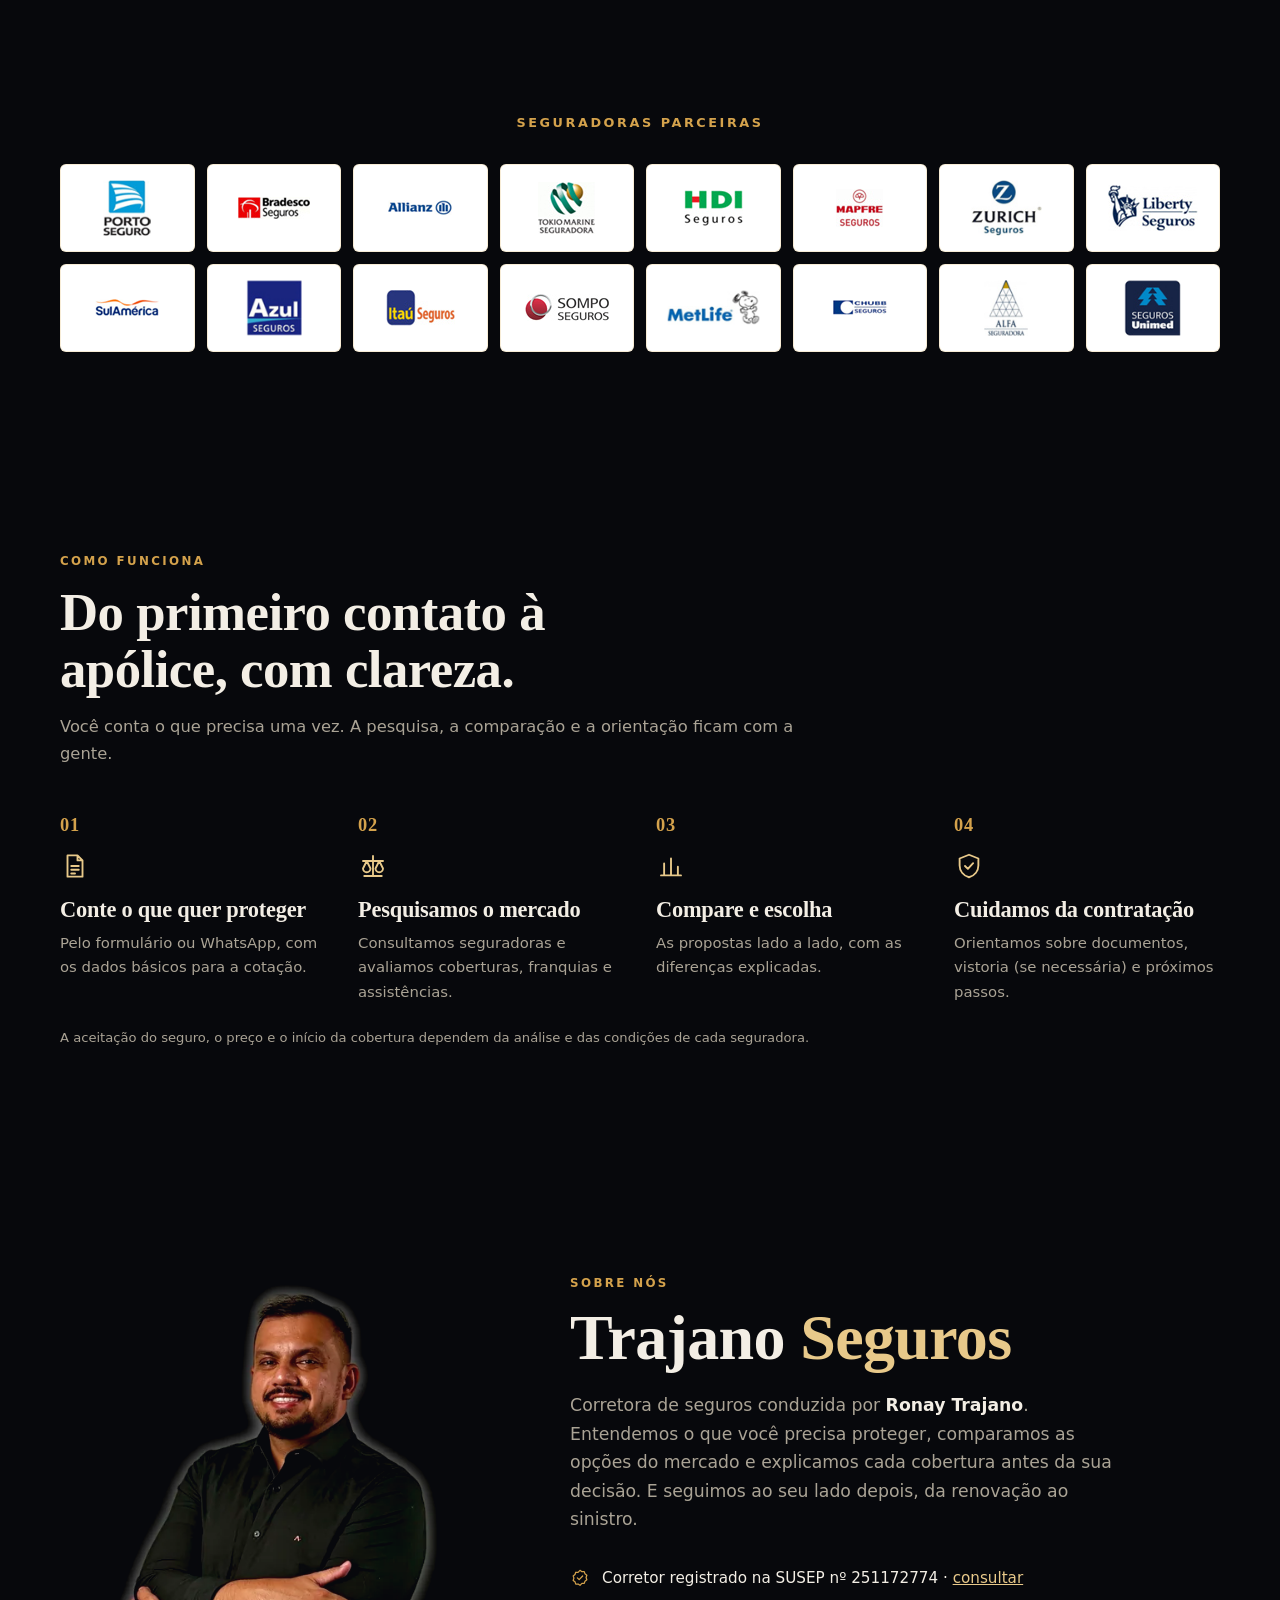
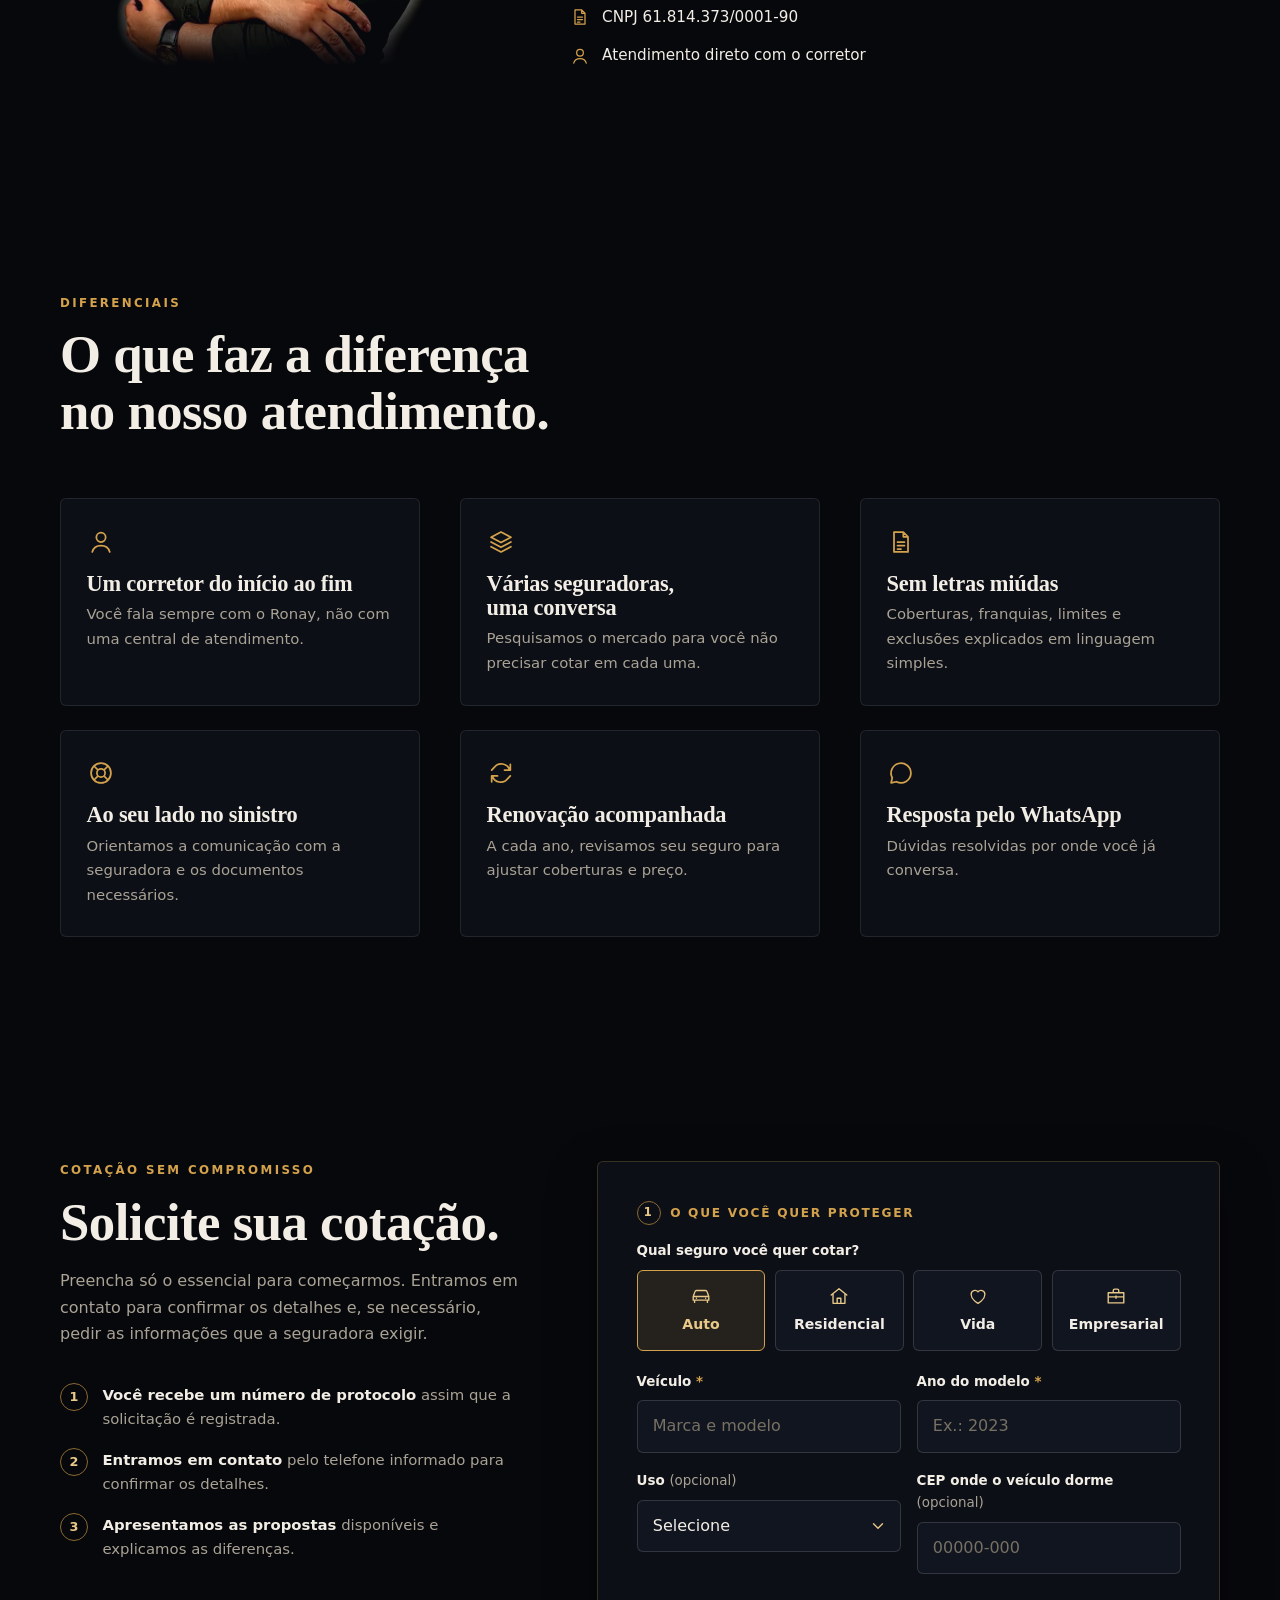
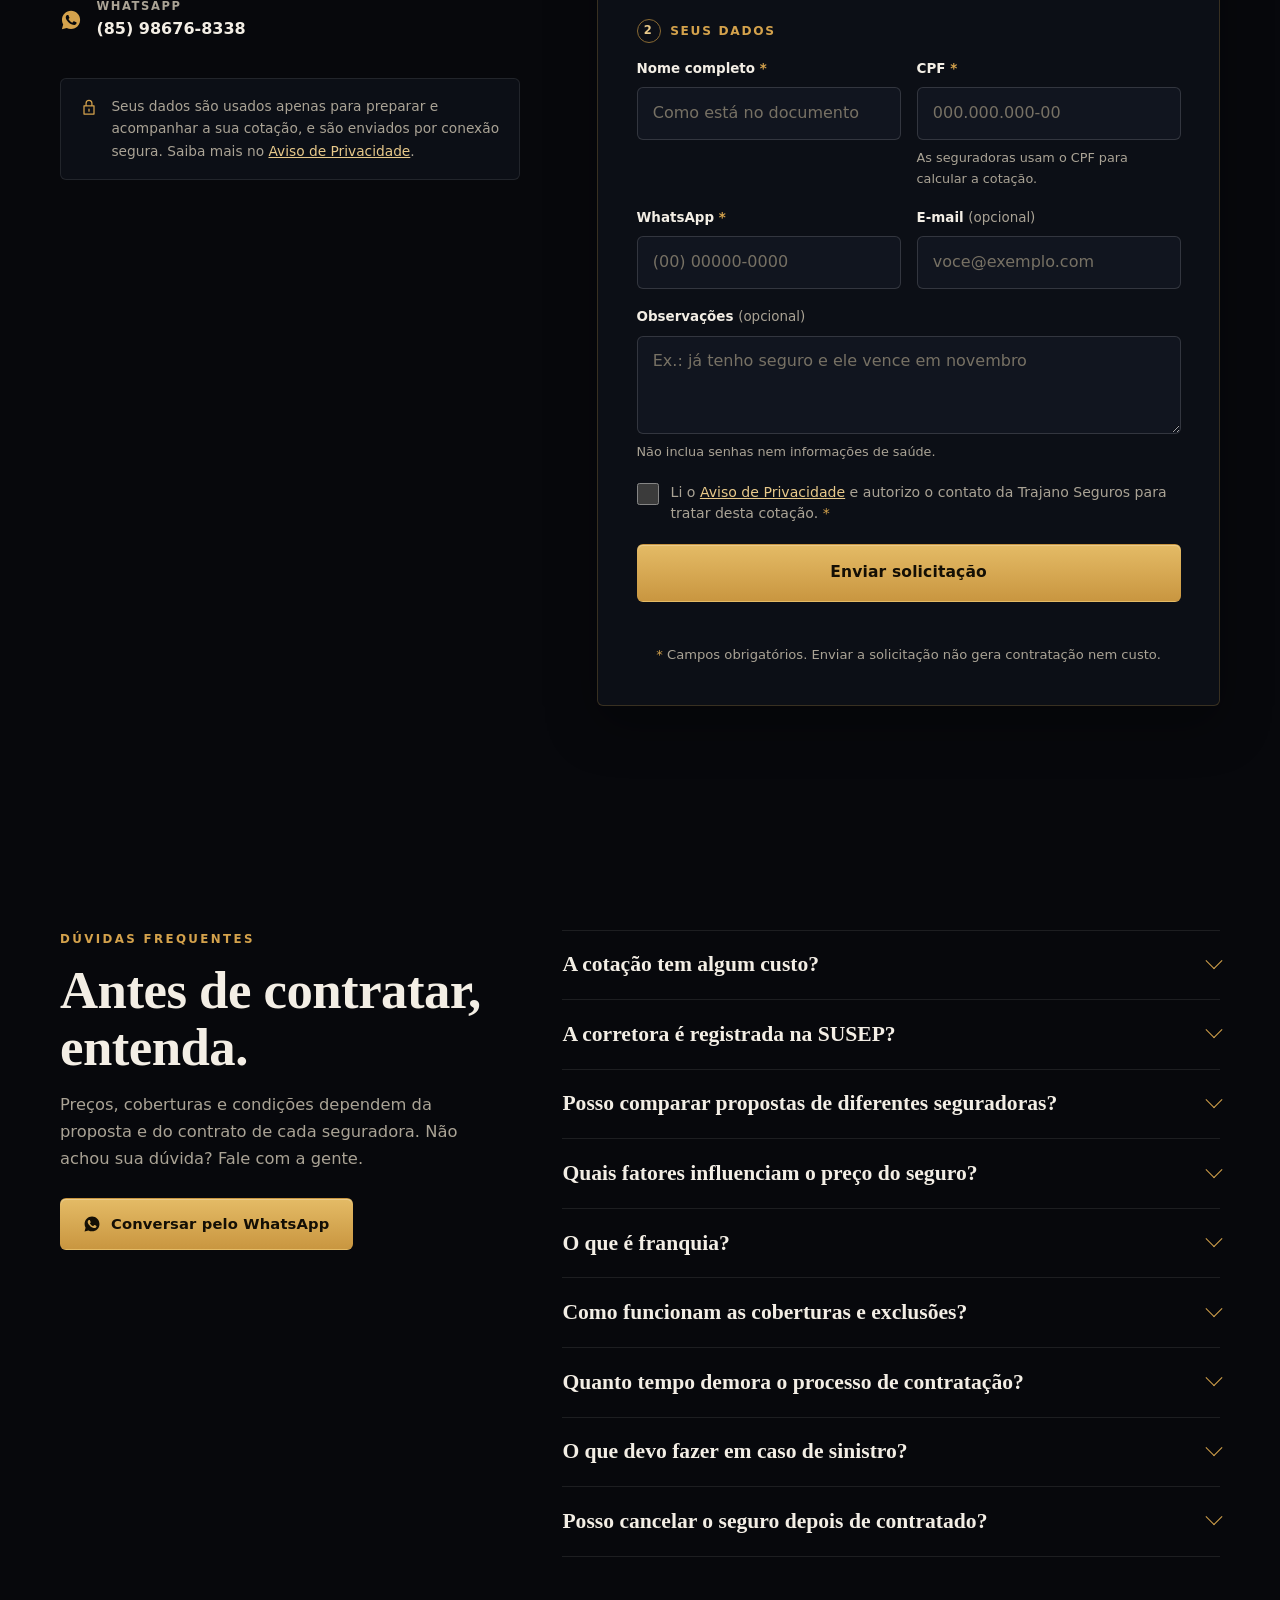
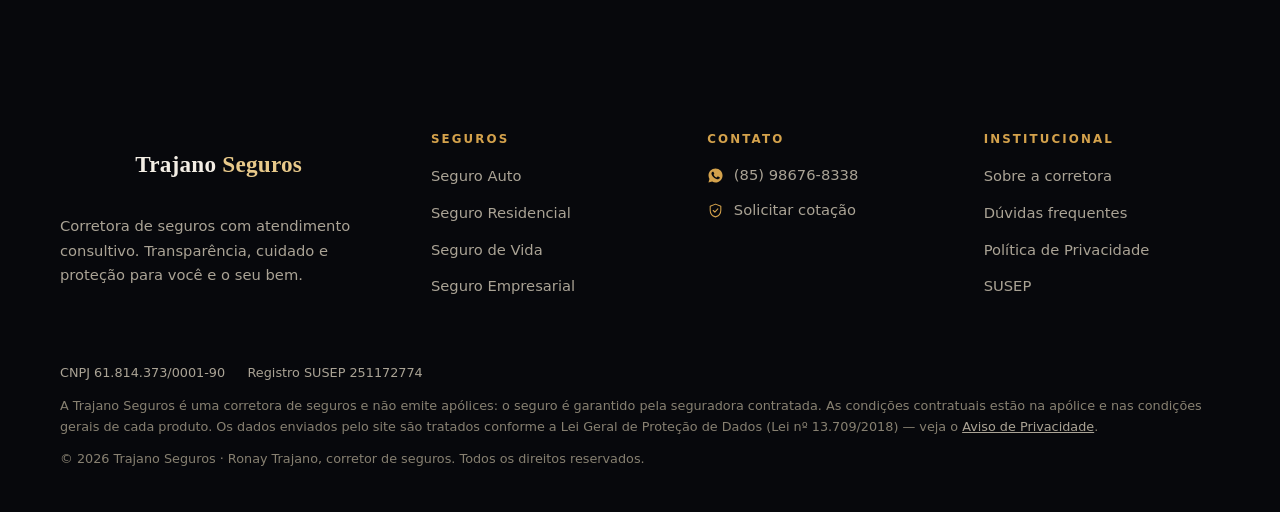
==== commit d9a33fc0: "Diferenciais: seis novos cards, ícones outline e hover - Títulos e descrições conforme o texto aprov" ====
--- a/index.html
+++ b/index.html
@@ -157,6 +157,9 @@
     <symbol id="i-clock" viewBox="0 0 24 24"><circle cx="12" cy="12" r="8.5" fill="none" stroke="currentColor" stroke-width="1.5"/><path d="M12 7.5V12l3 2" fill="none" stroke="currentColor" stroke-width="1.5" stroke-linecap="round"/></symbol>
     <symbol id="i-pin" viewBox="0 0 24 24"><path fill="none" stroke="currentColor" stroke-width="1.5" stroke-linecap="round" stroke-linejoin="round" d="M12 21s-6.5-5.6-6.5-11a6.5 6.5 0 0 1 13 0c0 5.4-6.5 11-6.5 11Z"/><circle cx="12" cy="10" r="2.3" fill="none" stroke="currentColor" stroke-width="1.5"/></symbol>
     <symbol id="i-calendar" viewBox="0 0 24 24"><path fill="none" stroke="currentColor" stroke-width="1.5" stroke-linecap="round" stroke-linejoin="round" d="M4.5 6.5h15v13h-15zM4.5 10.5h15M8 4.5v3M16 4.5v3M8 14h.01M12 14h.01M16 14h.01"/></symbol>
+    <symbol id="i-layers" viewBox="0 0 24 24"><path fill="none" stroke="currentColor" stroke-width="1.5" stroke-linecap="round" stroke-linejoin="round" d="m12 3.5 8.5 4.5-8.5 4.5L3.5 8zM3.5 12l8.5 4.5 8.5-4.5M3.5 16l8.5 4.5 8.5-4.5"/></symbol>
+    <symbol id="i-refresh" viewBox="0 0 24 24"><path fill="none" stroke="currentColor" stroke-width="1.5" stroke-linecap="round" stroke-linejoin="round" d="M20 4.5v5h-5M4 19.5v-5h5M19.4 9.5A7.5 7.5 0 0 0 6.2 7.2L4 9.5M4.6 14.5a7.5 7.5 0 0 0 13.2 2.3l2.2-2.3"/></symbol>
+    <symbol id="i-message-circle" viewBox="0 0 24 24"><path fill="none" stroke="currentColor" stroke-width="1.5" stroke-linecap="round" stroke-linejoin="round" d="M20.5 12a8.5 8.5 0 0 1-12.4 7.5L3.5 20.5l1-4.4A8.5 8.5 0 1 1 20.5 12Z"/></symbol>
     <symbol id="i-lock" viewBox="0 0 24 24"><path fill="none" stroke="currentColor" stroke-width="1.5" stroke-linecap="round" stroke-linejoin="round" d="M6 10.5h12v10H6zM8.5 10.5V7.5a3.5 3.5 0 0 1 7 0v3M12 14.5v2.5"/></symbol>
   </defs>
 </svg>
@@ -374,12 +377,12 @@
         <h2 id="dif-titulo">O que faz a diferença no nosso atendimento.</h2>
       </header>
       <ul class="features">
-        <li><svg aria-hidden="true"><use href="#i-user"/></svg><h3>Atendimento consultivo</h3><p>Entendemos sua realidade antes de indicar qualquer seguro.</p></li>
-        <li><svg aria-hidden="true"><use href="#i-doc"/></svg><h3>Coberturas explicadas</h3><p>O que está incluído e o que não está, em linguagem simples.</p></li>
-        <li><svg aria-hidden="true"><use href="#i-compare"/></svg><h3>Comparação de opções</h3><p>Propostas das seguradoras disponíveis, lado a lado.</p></li>
-        <li><svg aria-hidden="true"><use href="#i-scale"/></svg><h3>Franquias, limites e exclusões</h3><p>Orientação sobre os pontos que mais pesam na hora do uso.</p></li>
-        <li><svg aria-hidden="true"><use href="#i-chat"/></svg><h3>Canal direto para dúvidas</h3><p>Contato com o corretor antes, durante e depois da contratação.</p></li>
-        <li><svg aria-hidden="true"><use href="#i-life-ring"/></svg><h3>Orientação no sinistro</h3><p>Como comunicar a seguradora e quais documentos separar.</p></li>
+        <li><svg aria-hidden="true"><use href="#i-user"/></svg><h3>Um corretor do início ao fim</h3><p>Você fala sempre com o Ronay, não com uma central de atendimento.</p></li>
+        <li><svg aria-hidden="true"><use href="#i-layers"/></svg><h3>Várias seguradoras, uma conversa</h3><p>Pesquisamos o mercado para você não precisar cotar em cada uma.</p></li>
+        <li><svg aria-hidden="true"><use href="#i-doc"/></svg><h3>Sem letras miúdas</h3><p>Coberturas, franquias, limites e exclusões explicados em linguagem simples.</p></li>
+        <li><svg aria-hidden="true"><use href="#i-life-ring"/></svg><h3>Ao seu lado no sinistro</h3><p>Orientamos a comunicação com a seguradora e os documentos necessários.</p></li>
+        <li><svg aria-hidden="true"><use href="#i-refresh"/></svg><h3>Renovação acompanhada</h3><p>A cada ano, revisamos seu seguro para ajustar coberturas e preço.</p></li>
+        <li><svg aria-hidden="true"><use href="#i-message-circle"/></svg><h3>Resposta pelo WhatsApp</h3><p>Dúvidas resolvidas por onde você já conversa.</p></li>
       </ul>
     </div>
   </section>
--- a/assets/css/style.css
+++ b/assets/css/style.css
@@ -200,8 +200,9 @@
 .section-navy{background:transparent}
 
 .features{display:grid;grid-template-columns:repeat(3,1fr);gap:1.5rem 2.5rem}
-.features li{padding:1.8rem 1.6rem;min-width:0;background:var(--ink-2);border:1px solid var(--line-soft);border-radius:var(--radius)}
-.features svg{width:28px;height:28px;color:var(--gold-soft);margin-bottom:1rem}
+.features li{padding:1.8rem 1.6rem;min-width:0;background:var(--ink-2);border:1px solid var(--line-soft);border-radius:var(--radius);transition:border-color .25s ease,transform .25s ease}
+.features li:hover{border-color:rgba(212,162,76,.35);transform:translateY(-2px)}
+.features svg{width:28px;height:28px;color:var(--gold);margin-bottom:1rem}
 .features h3{font-size:1.4rem;margin-bottom:.4rem}
 .features p{color:var(--muted);font-size:.93rem}
 @media (max-width:900px){.features{grid-template-columns:1fr 1fr;gap:1rem}}
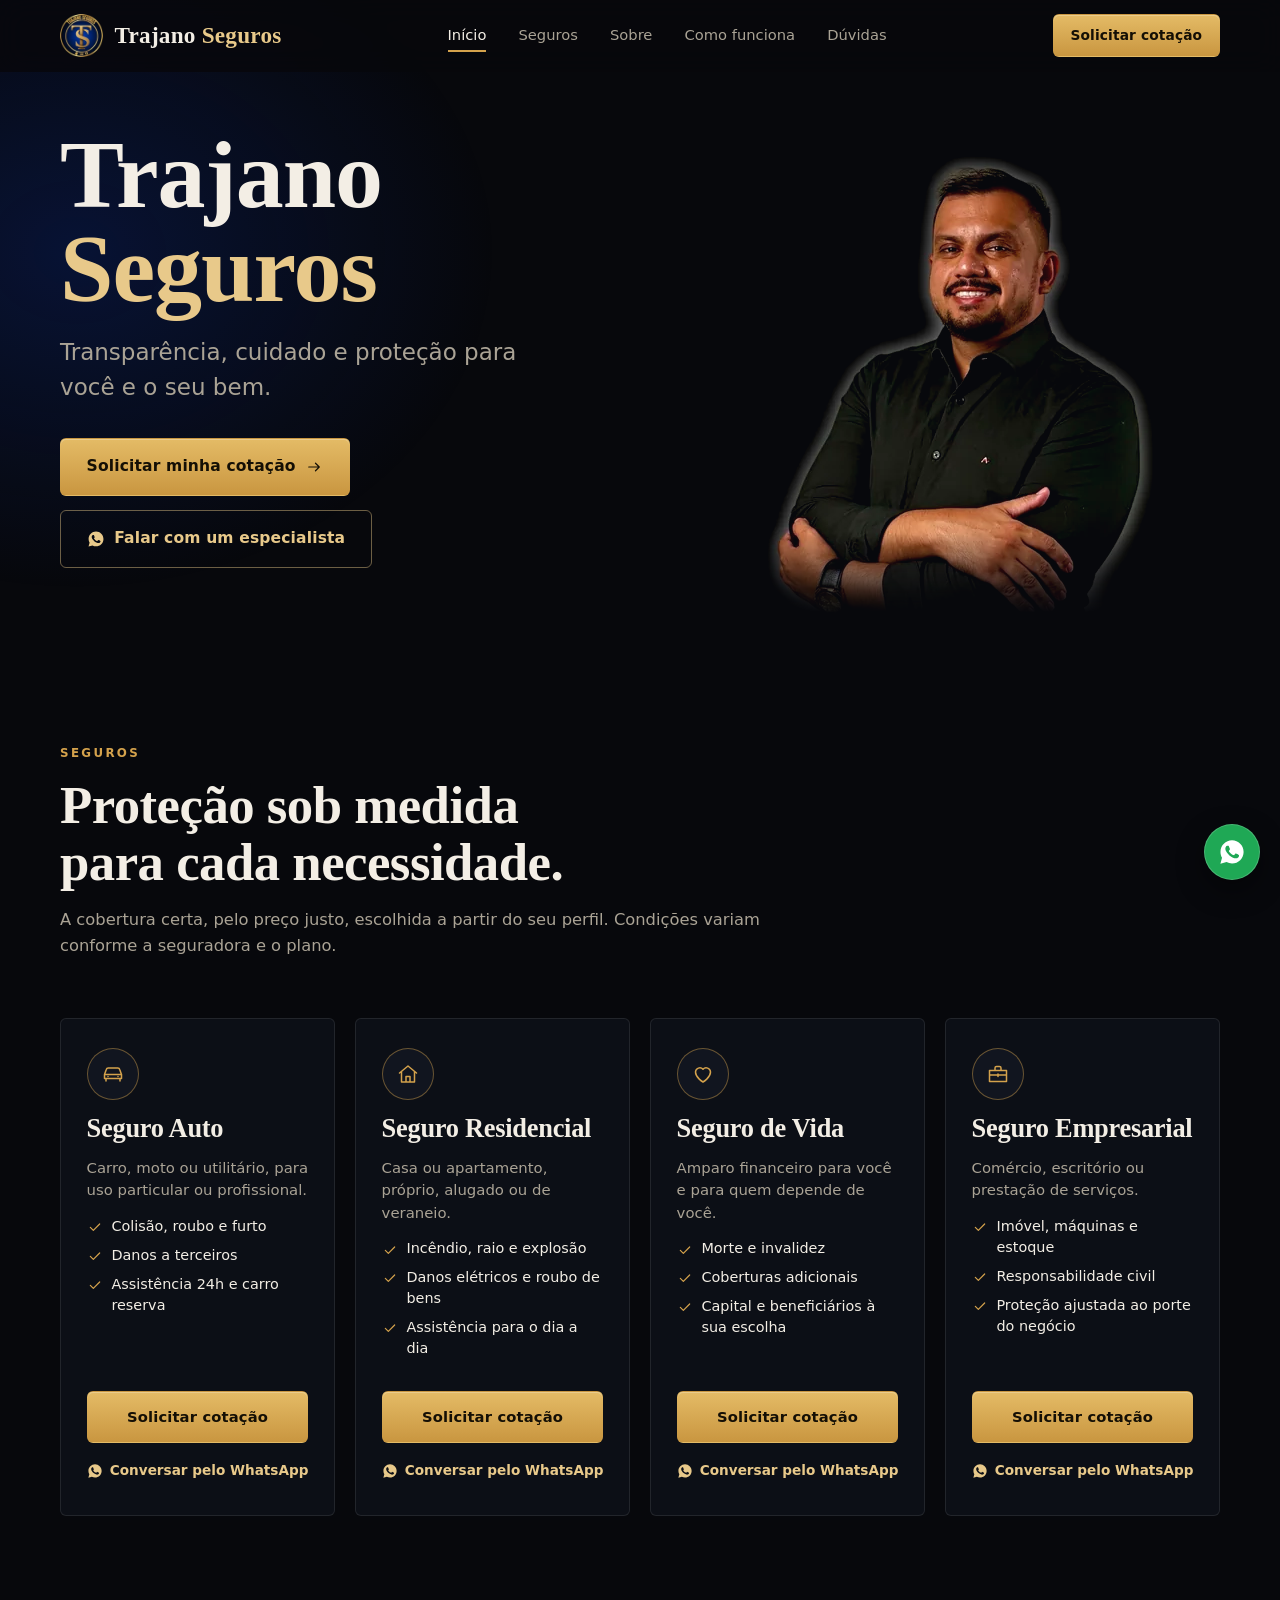
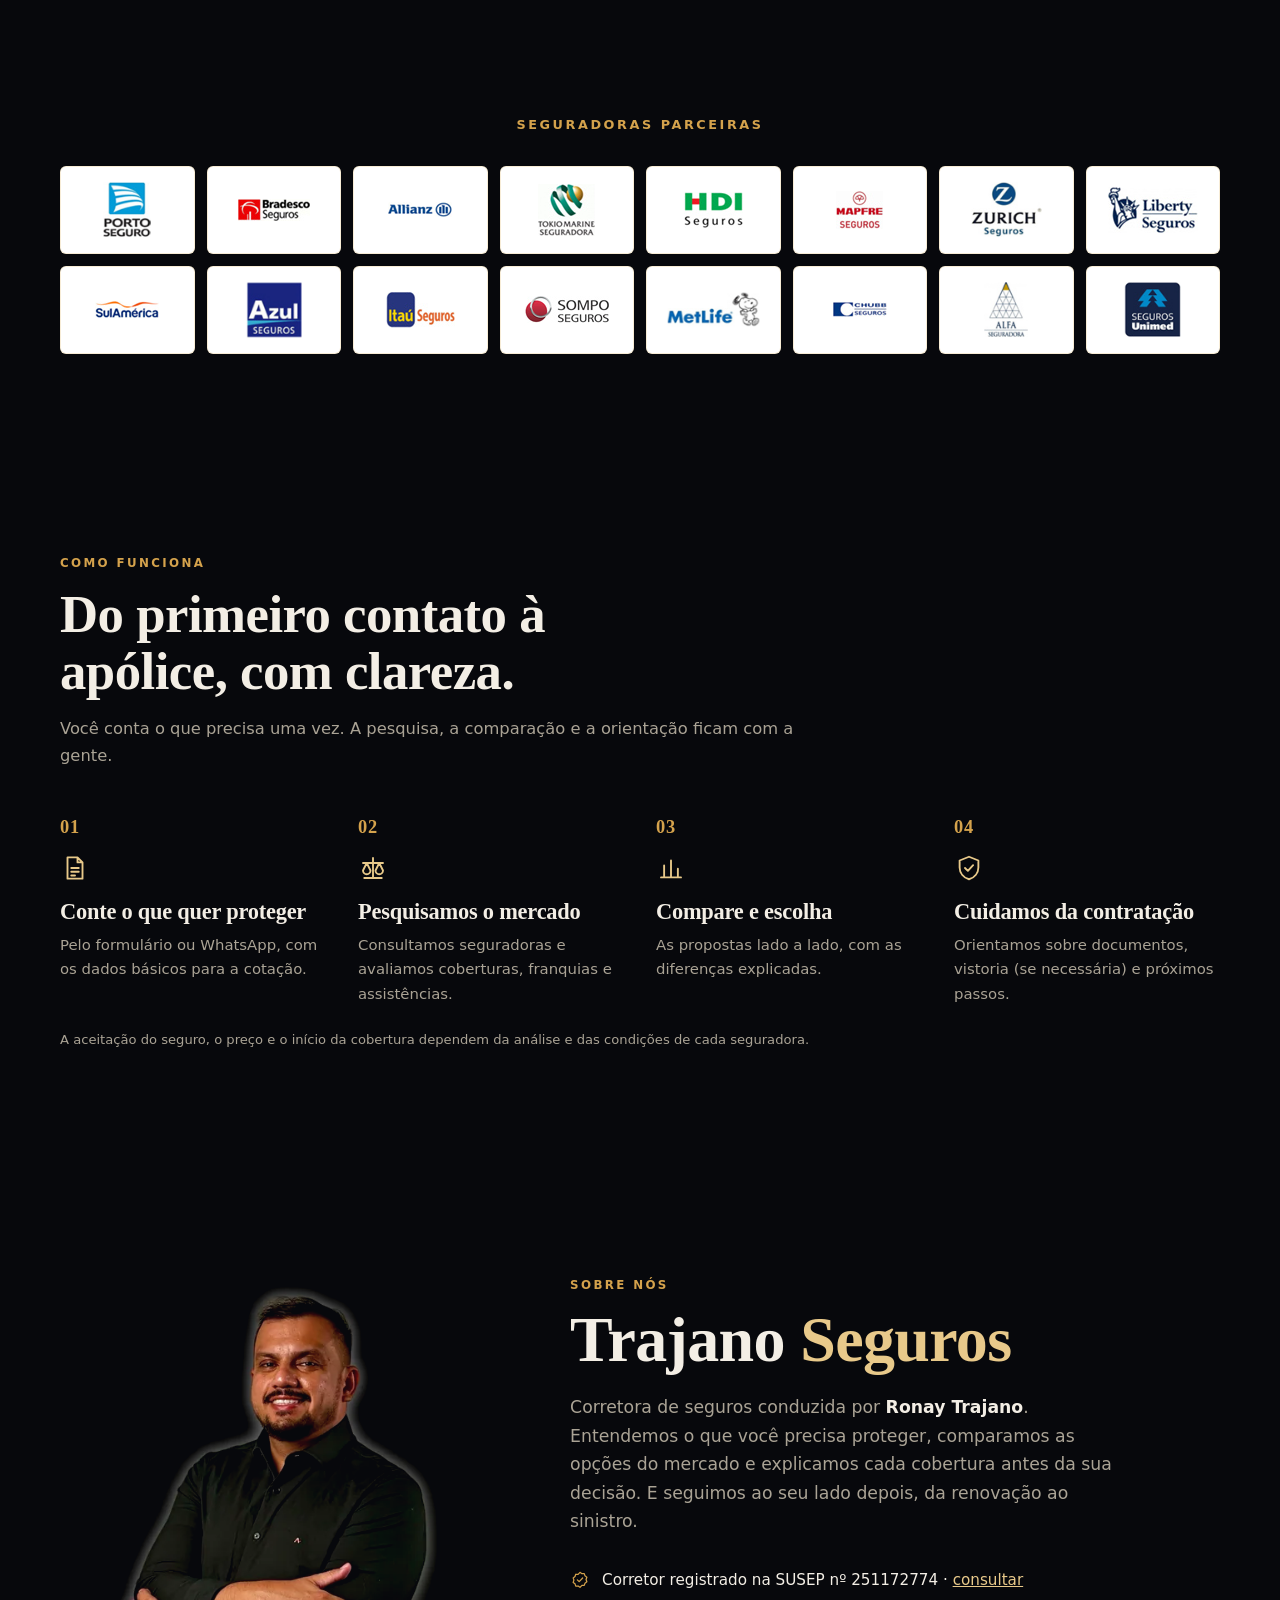
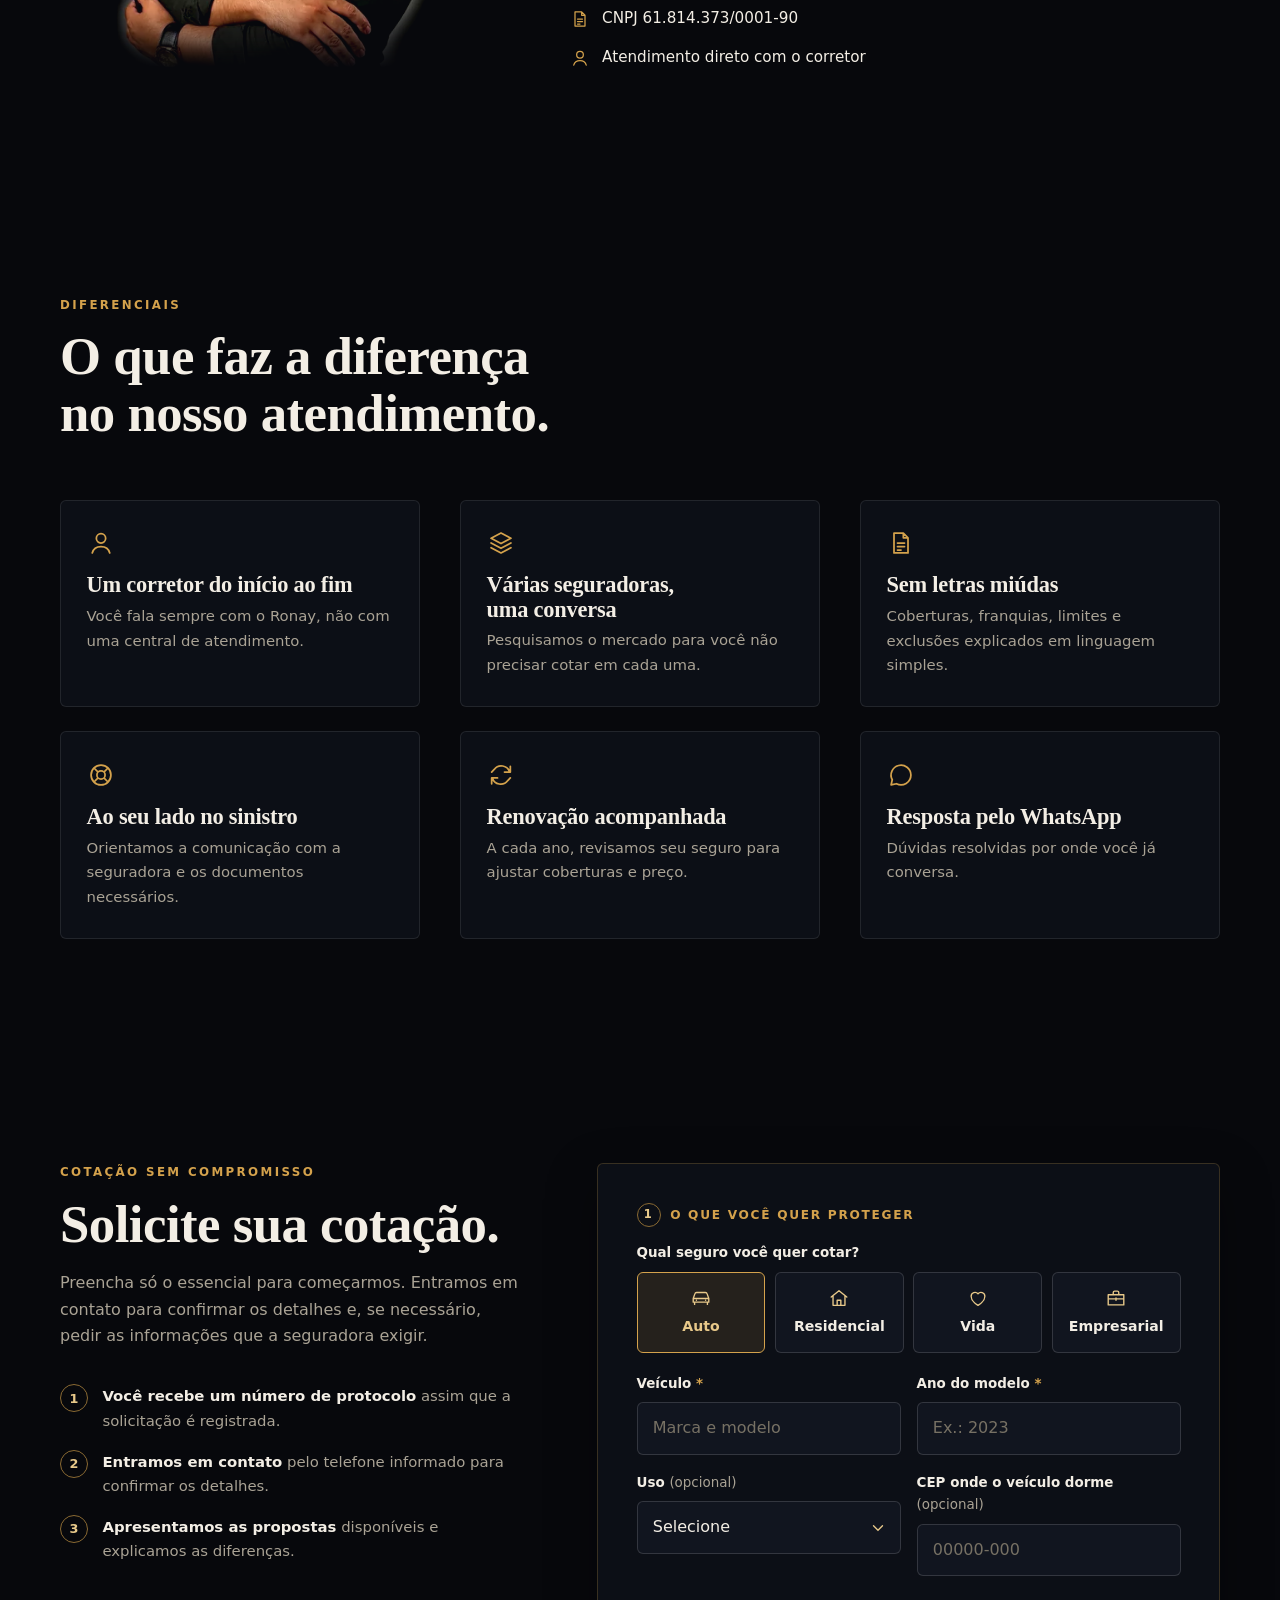
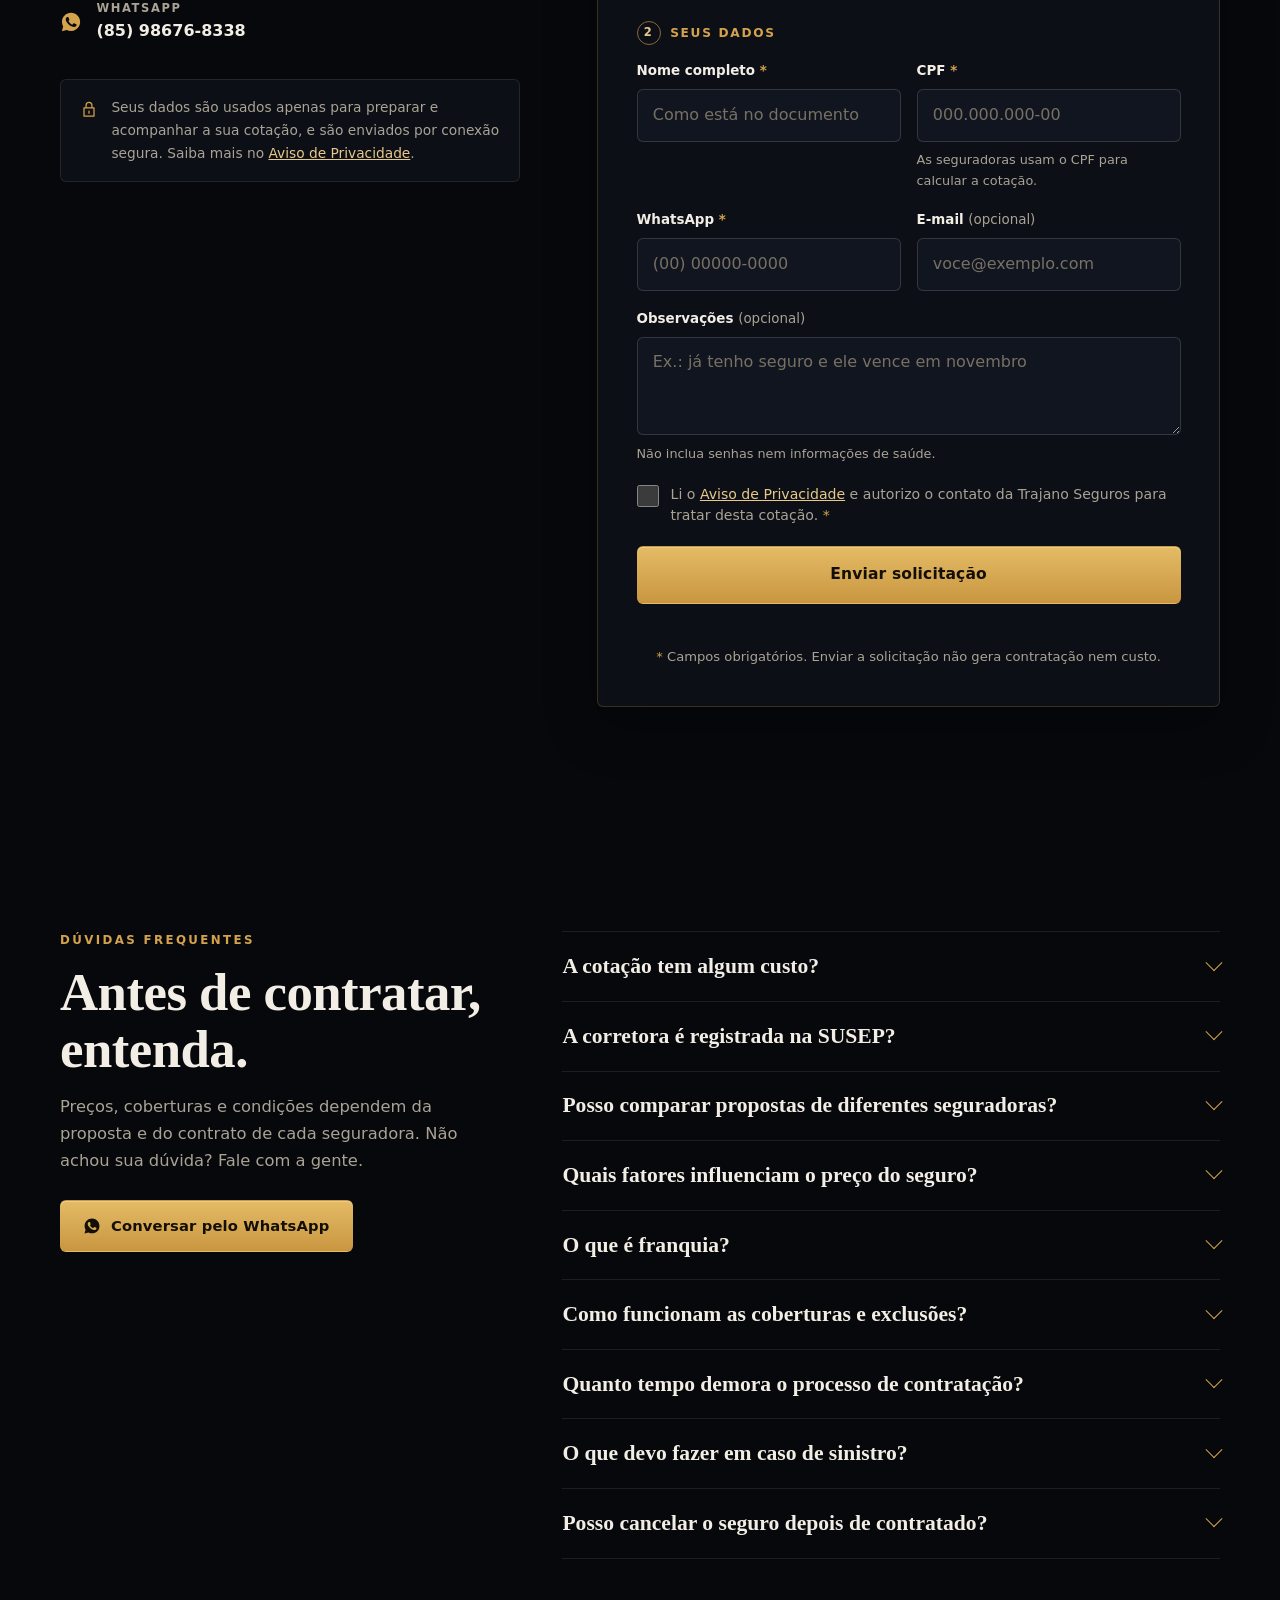
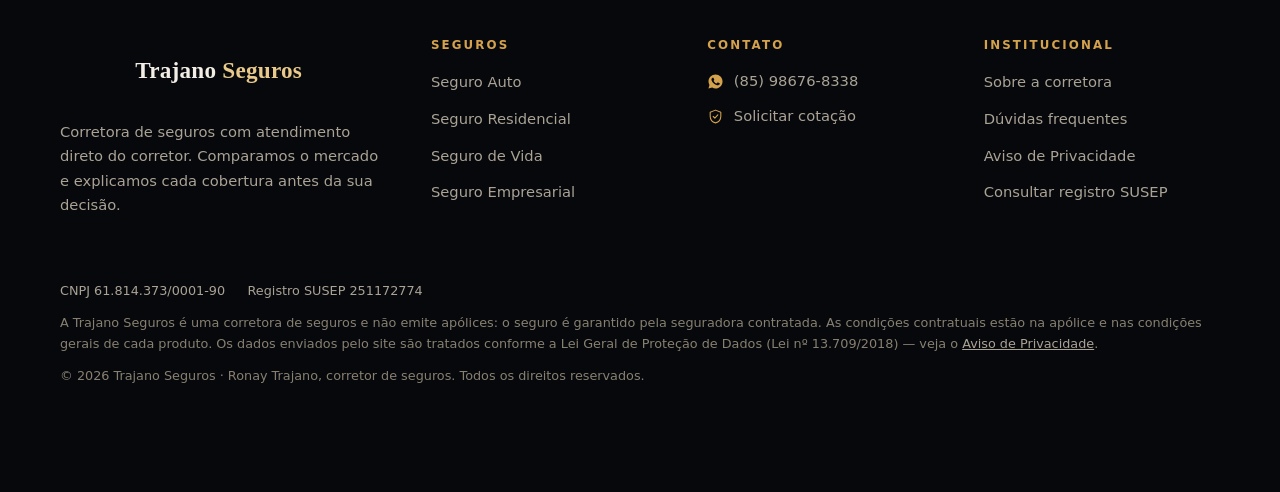
==== commit 670dd9fe: "Rodapé: nova descrição, contato reordenado, nomes dos links e espaçamento - Descrição da marca atual" ====
--- a/index.html
+++ b/index.html
@@ -560,9 +560,20 @@
   <div class="wrap footer-grid">
     <div class="footer-brand">
       <a class="brand" href="#inicio"><img src="assets/img/brasao-160.webp" alt="" width="64" height="64" loading="lazy"><span class="brand-name">Trajano <b>Seguros</b></span></a>
-      <p>Corretora de seguros com atendimento consultivo. Transparência, cuidado e proteção para você e o seu bem.</p>
-    </div>
-    <nav aria-label="Seguros">
+      <p>Corretora de seguros com atendimento direto do corretor. Comparamos o mercado e explicamos cada cobertura antes da sua decisão.</p>
+    </div>
+    <div class="footer-contact-col">
+      <h2 class="footer-title">Contato</h2>
+      <ul class="footer-contact">
+        <li data-show="whatsapp" hidden><svg aria-hidden="true"><use href="#i-wa"/></svg><a href="#cotacao" data-wa="geral" data-info="telefoneExibicao"></a></li>
+        <li data-show="email" hidden><svg aria-hidden="true"><use href="#i-mail"/></svg><a data-mailto data-info="email" href="#cotacao"></a></li>
+        <li data-show="instagram" hidden><svg aria-hidden="true"><use href="#i-ig"/></svg><a data-instagram href="#cotacao" target="_blank" rel="noopener"></a></li>
+        <li data-show="horario" hidden><svg aria-hidden="true"><use href="#i-clock"/></svg><span>Atendimento: <span data-info="horario"></span></span></li>
+        <li data-show="endereco" hidden><svg aria-hidden="true"><use href="#i-pin"/></svg><span data-info="endereco"></span></li>
+        <li><svg aria-hidden="true"><use href="#i-shield"/></svg><a href="#cotacao">Solicitar cotação</a></li>
+      </ul>
+    </div>
+    <nav class="footer-seguros" aria-label="Seguros">
       <h2 class="footer-title">Seguros</h2>
       <ul>
         <li><a href="#cotacao" data-tipo="Auto">Seguro Auto</a></li>
@@ -572,22 +583,12 @@
       </ul>
     </nav>
     <div>
-      <h2 class="footer-title">Contato</h2>
-      <ul class="footer-contact">
-        <li data-show="whatsapp" hidden><svg aria-hidden="true"><use href="#i-wa"/></svg><a href="#cotacao" data-wa="geral" data-info="telefoneExibicao"></a></li>
-        <li data-show="email" hidden><svg aria-hidden="true"><use href="#i-mail"/></svg><a data-mailto data-info="email" href="#cotacao"></a></li>
-        <li data-show="instagram" hidden><svg aria-hidden="true"><use href="#i-ig"/></svg><a data-instagram href="#cotacao" target="_blank" rel="noopener"></a></li>
-        <li data-show="endereco" hidden><svg aria-hidden="true"><use href="#i-pin"/></svg><span data-info="endereco"></span></li>
-        <li><svg aria-hidden="true"><use href="#i-shield"/></svg><a href="#cotacao">Solicitar cotação</a></li>
-      </ul>
-    </div>
-    <div>
       <h2 class="footer-title">Institucional</h2>
       <ul>
         <li><a href="#sobre">Sobre a corretora</a></li>
         <li><a href="#duvidas">Dúvidas frequentes</a></li>
-        <li><a href="privacidade.html">Política de Privacidade</a></li>
-        <li><a href="https://www.gov.br/susep/pt-br" target="_blank" rel="noopener">SUSEP</a></li>
+        <li><a href="privacidade.html">Aviso de Privacidade</a></li>
+        <li><a href="https://www.gov.br/susep/pt-br" target="_blank" rel="noopener">Consultar registro SUSEP</a></li>
       </ul>
     </div>
     <div class="legal">
--- a/assets/css/style.css
+++ b/assets/css/style.css
@@ -305,14 +305,18 @@
 @media (max-width:860px){.faq-grid{grid-template-columns:1fr}.faq-grid .section-head{position:static}.faq summary{font-size:1.22rem}}
 
 /* ===== Rodapé ===== */
-.footer{background:transparent}
-.footer-grid{display:grid;grid-template-columns:1.4fr 1fr 1fr 1fr;gap:2.5rem;padding-block:4rem 2rem}
+.footer{background:transparent;padding-bottom:96px}
+.section:last-of-type{padding-bottom:clamp(2.25rem,4.5vw,3.5rem)}
+.footer-grid{display:grid;grid-template-columns:1.4fr 1fr 1fr 1fr;gap:2.5rem;padding-block:1.5rem 0}
+.footer-seguros{order:-1}
+.footer-brand{order:-2}
 .footer-brand .brand img{width:64px;height:64px}
 .footer-brand p{color:var(--muted);font-size:.92rem;margin-top:1.1rem;max-width:22rem}
 .footer-title{font-family:var(--f-body);font-size:.74rem;font-weight:600;letter-spacing:.18em;text-transform:uppercase;color:var(--gold);margin:0 0 1.1rem}
 .footer ul{display:flex;flex-direction:column;gap:.65rem}
+.footer a{transition:color .2s ease}
 .footer ul a{text-decoration:none;color:var(--muted);font-size:.92rem}
-.footer ul a:hover{color:var(--text)}
+.footer ul a:hover,.footer .legal a:hover{color:var(--gold-soft)}
 .footer-contact li{display:flex;gap:.6rem;align-items:flex-start;font-size:.92rem;color:var(--muted)}
 .footer-contact svg{width:17px;height:17px;color:var(--gold);flex:none;margin-top:.25rem}
 .legal{grid-column:1/-1;display:flex;flex-direction:column;gap:.7rem;padding-top:1.4rem;font-size:.8rem;color:#878071}
@@ -320,7 +324,7 @@
 .legal-data{display:flex;flex-wrap:wrap;gap:.3rem 1.4rem;color:var(--muted)}
 .legal-data:not(:has(span:not([hidden]))){display:none}
 @media (max-width:960px){.footer-grid{grid-template-columns:1fr 1fr}.footer-brand{grid-column:1/-1}}
-@media (max-width:560px){.footer-grid{grid-template-columns:1fr;padding-bottom:6rem}}
+@media (max-width:560px){.footer{padding-bottom:88px}.footer-grid{grid-template-columns:1fr}.footer-seguros{order:0}}
 
 /* ===== WhatsApp flutuante ===== */
 .wa-float{position:fixed;z-index:60;right:calc(20px + env(safe-area-inset-right,0px));bottom:calc(20px + env(safe-area-inset-bottom,0px));width:56px;height:56px;border-radius:50%;display:grid;place-items:center;background:#1fa855;color:#fff;border:1px solid rgba(255,255,255,.18);box-shadow:0 10px 28px rgba(0,0,0,.45);transition:transform .2s,opacity .25s,visibility .25s}
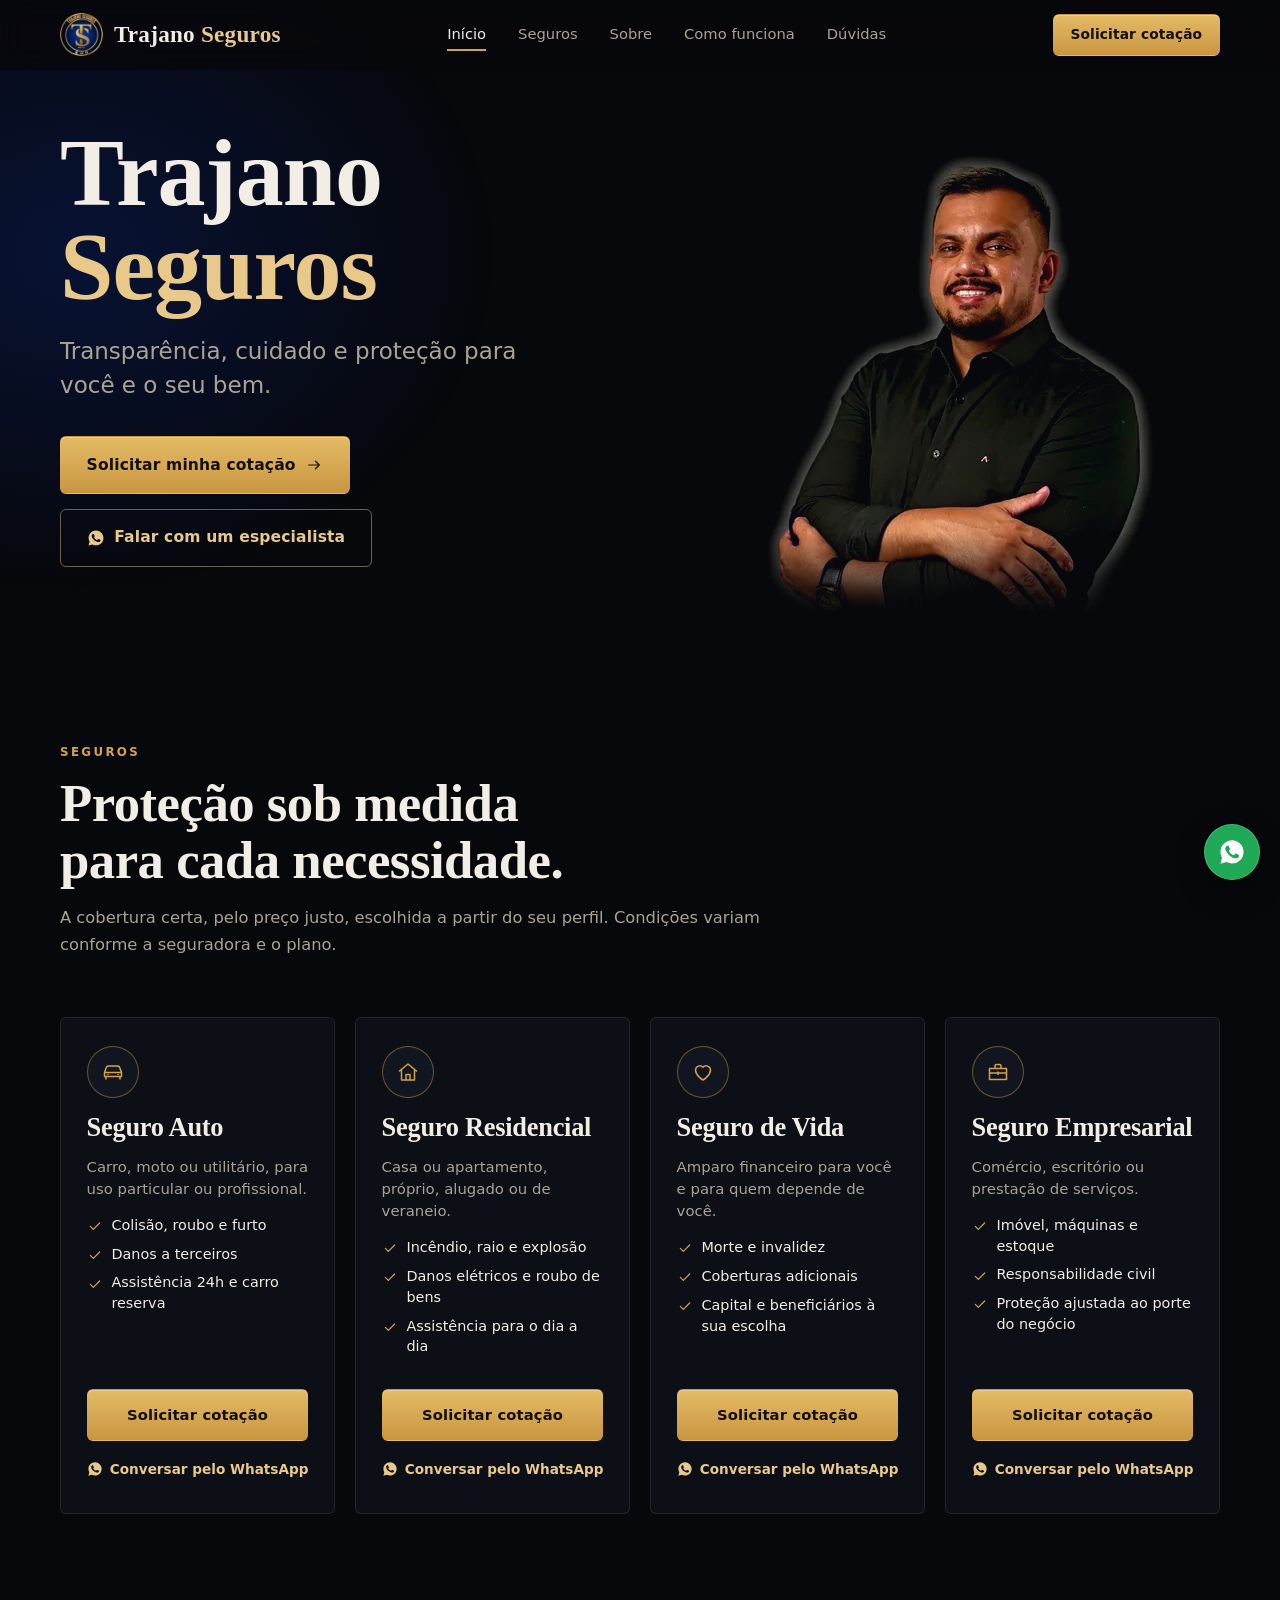
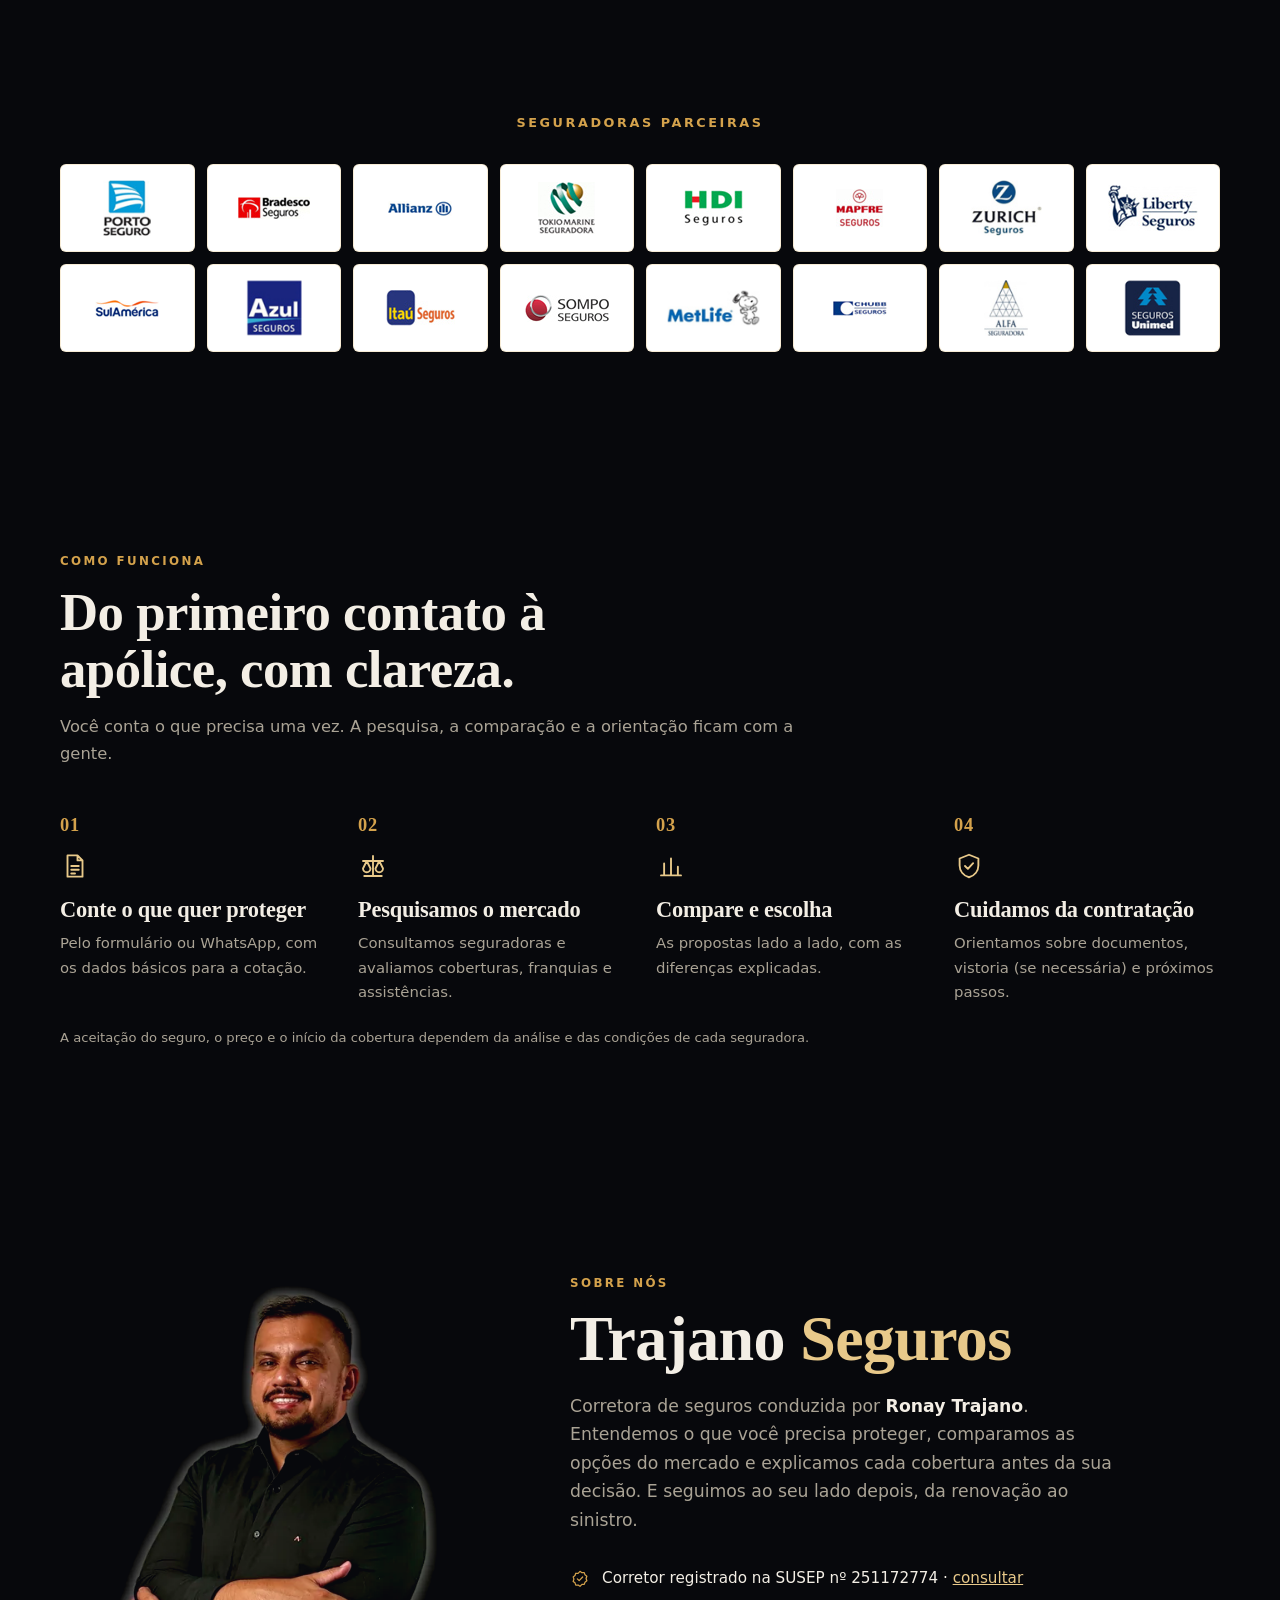
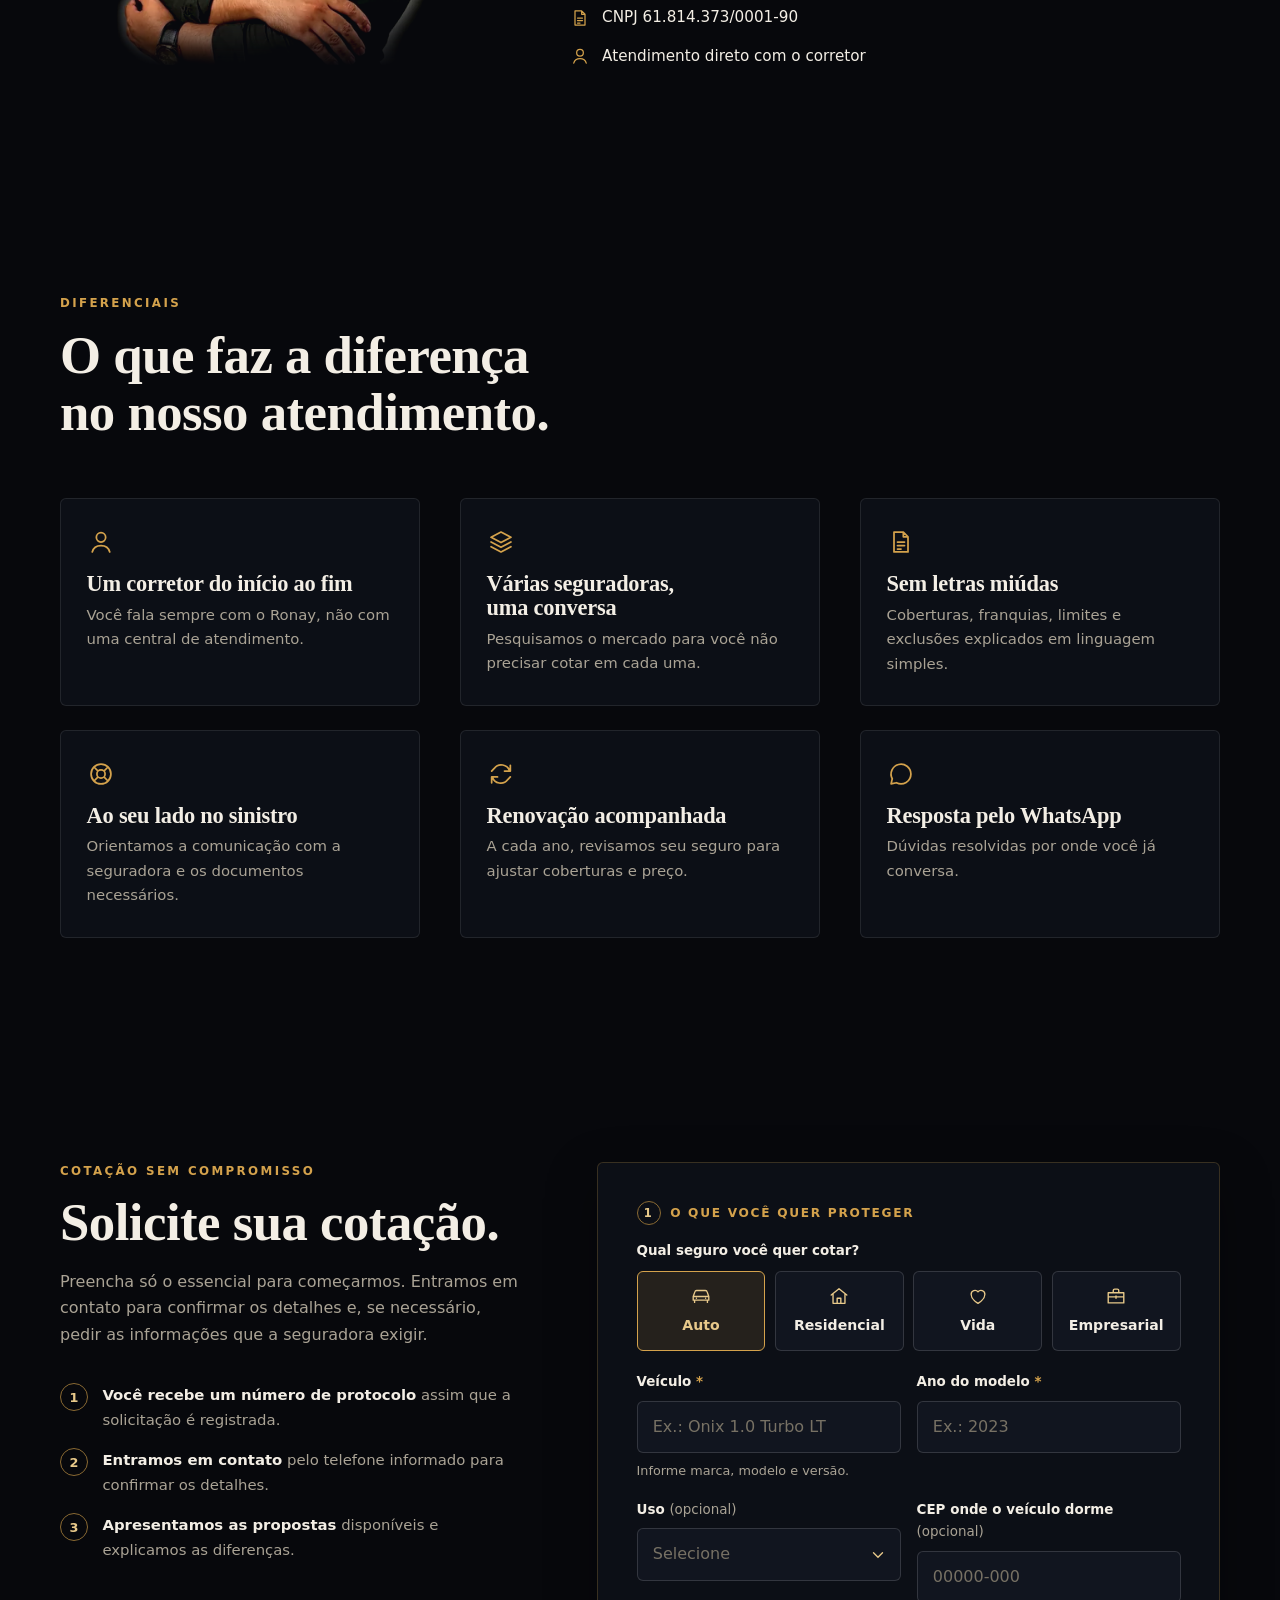
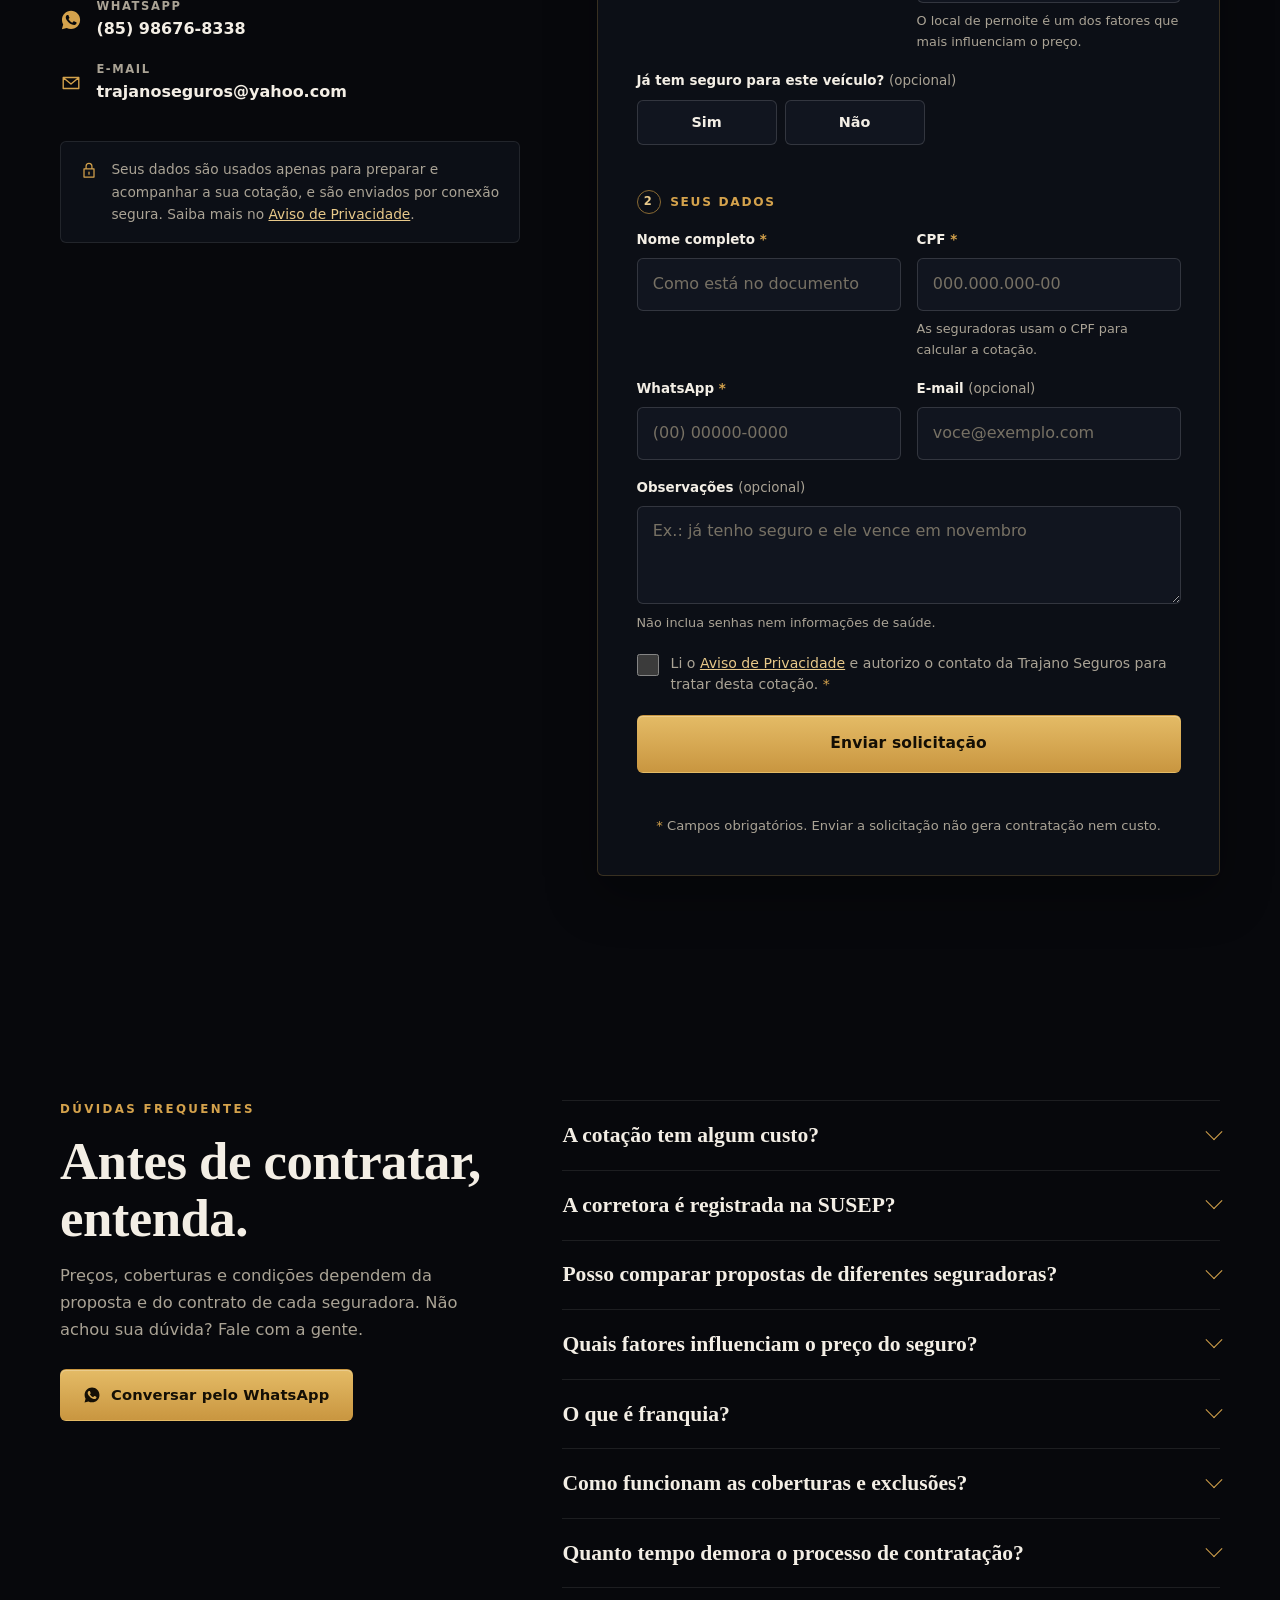
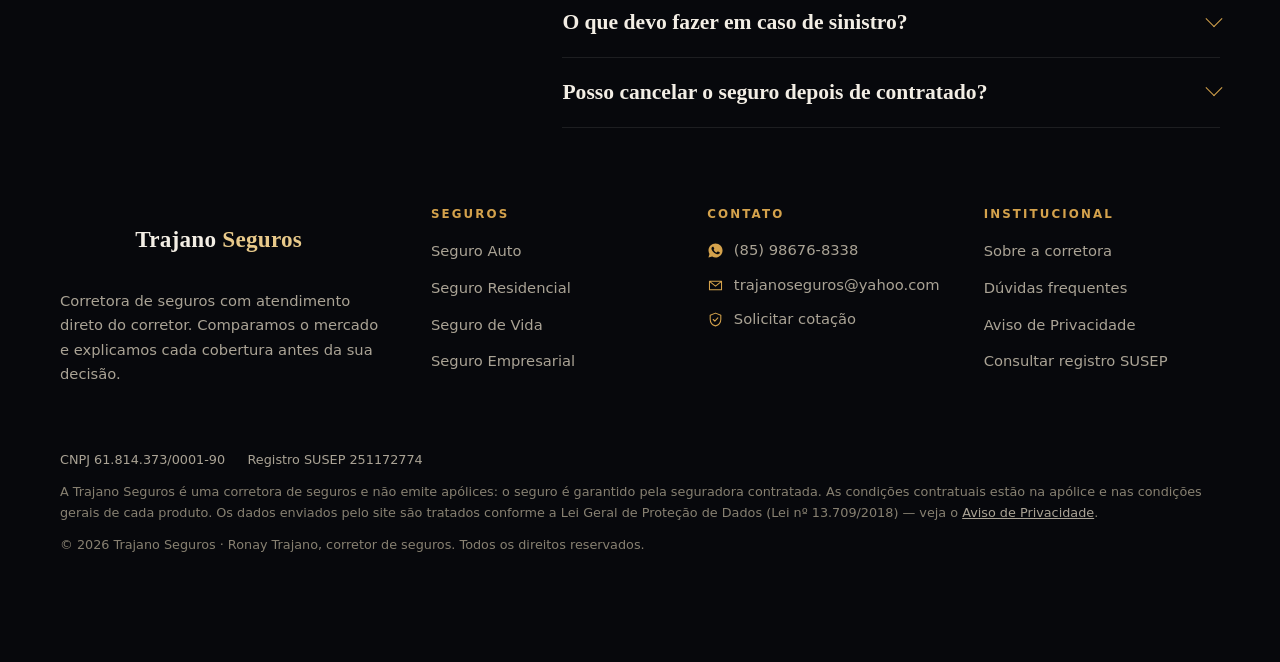
==== commit 533dca9d: "Cotação Auto: campos revisados e pergunta sobre seguro atual - Veículo: placeholder "Ex.: Onix 1.0 T" ====
--- a/index.html
+++ b/index.html
@@ -444,11 +444,19 @@
 
           <!-- Campos de cada produto: só o grupo do tipo escolhido fica ativo -->
           <div class="grid2" data-grupo="Auto">
-            <div class="field"><label class="label" for="f-veiculo">Veículo <span class="req">*</span></label><input id="f-veiculo" name="veiculo" maxlength="120" placeholder="Marca e modelo" required></div>
+            <div class="field"><label class="label" for="f-veiculo">Veículo <span class="req">*</span></label><input id="f-veiculo" name="veiculo" maxlength="120" placeholder="Ex.: Onix 1.0 Turbo LT" aria-describedby="veiculo-dica" required><small class="hint" id="veiculo-dica">Informe marca, modelo e versão.</small></div>
             <div class="field"><label class="label" for="f-ano">Ano do modelo <span class="req">*</span></label><input id="f-ano" name="ano" inputmode="numeric" maxlength="4" placeholder="Ex.: 2023" required></div>
             <div class="field"><label class="label" for="f-uso">Uso <span class="opt">(opcional)</span></label>
-              <select id="f-uso" name="uso"><option value="">Selecione</option><option>Particular</option><option>Trabalho / comercial</option><option>Motorista de aplicativo</option></select></div>
-            <div class="field"><label class="label" for="f-cep">CEP onde o veículo dorme <span class="opt">(opcional)</span></label><input id="f-cep" name="cep" inputmode="numeric" maxlength="9" placeholder="00000-000" autocomplete="postal-code"></div>
+              <select id="f-uso" name="uso"><option value="">Selecione</option><option>Particular</option><option>Trabalho / visitas a clientes</option><option>Aplicativo (Uber, 99 etc.)</option><option>Táxi ou transporte de passageiros</option><option>Outro</option></select></div>
+            <div class="field"><label class="label" for="f-cep">CEP onde o veículo dorme <span class="opt">(opcional)</span></label><input id="f-cep" name="cep" inputmode="numeric" maxlength="9" placeholder="00000-000" autocomplete="postal-code" aria-describedby="cep-dica"><small class="hint" id="cep-dica">O local de pernoite é um dos fatores que mais influenciam o preço.</small></div>
+            <fieldset class="field span2">
+              <legend class="label">Já tem seguro para este veículo? <span class="opt">(opcional)</span></legend>
+              <div class="chips chips-sm">
+                <input type="radio" name="tem_seguro" id="ts-sim" value="Sim"><label for="ts-sim">Sim</label>
+                <input type="radio" name="tem_seguro" id="ts-nao" value="Não"><label for="ts-nao">Não</label>
+              </div>
+              <small class="hint" id="ts-dica" hidden>Tenha em mãos a apólice atual. Ela pode garantir desconto na renovação.</small>
+            </fieldset>
           </div>
           <div class="grid2" data-grupo="Residencial" hidden>
             <div class="field"><label class="label" for="f-imovel">Tipo de imóvel <span class="req">*</span></label>
--- a/assets/css/style.css
+++ b/assets/css/style.css
@@ -247,6 +247,7 @@
 input:not([type="radio"]):not([type="checkbox"]),select,textarea{width:100%;min-height:50px;padding:.75rem .95rem;background:var(--ink-3);border:1px solid rgba(255,255,255,.14);border-radius:var(--radius);font-size:1rem;color:var(--text);transition:border-color .2s,box-shadow .2s;appearance:none;-webkit-appearance:none}
 select{background-image:url("data:image/svg+xml,%3Csvg xmlns='http://www.w3.org/2000/svg' viewBox='0 0 24 24' fill='none' stroke='%23e8c98a' stroke-width='1.8' stroke-linecap='round'%3E%3Cpath d='m6 9 6 6 6-6'/%3E%3C/svg%3E");background-repeat:no-repeat;background-position:right .8rem center;background-size:18px;padding-right:2.5rem}
 select option{background:var(--ink-3);color:var(--text)}
+select.is-placeholder{color:#777164}
 textarea{resize:vertical;min-height:96px;line-height:1.5}
 input::placeholder,textarea::placeholder{color:#777164}
 input:focus,select:focus,textarea:focus{outline:none;border-color:var(--gold);box-shadow:0 0 0 3px rgba(212,162,76,.18)}
@@ -260,6 +261,8 @@
 .chips label:hover{border-color:var(--line)}
 .chips input:checked + label{border-color:var(--gold);background:rgba(212,162,76,.12);color:var(--gold-soft)}
 .chips input:focus-visible + label{outline:2px solid var(--gold-soft);outline-offset:2px}
+.chips-sm{grid-template-columns:repeat(2,minmax(0,140px));gap:.5rem}
+.chips-sm label{padding:.6rem .8rem;font-size:.9rem}
 .form-step{display:flex;align-items:center;gap:.6rem;font-size:.76rem;font-weight:700;letter-spacing:.14em;text-transform:uppercase;color:var(--gold);margin-bottom:-.3rem}
 .form-step span{width:24px;height:24px;border-radius:50%;border:1px solid var(--gold-dim);display:grid;place-items:center;font-size:.72rem;color:var(--gold-soft)}
 .form-sep{border:0;margin:.3rem 0 0}
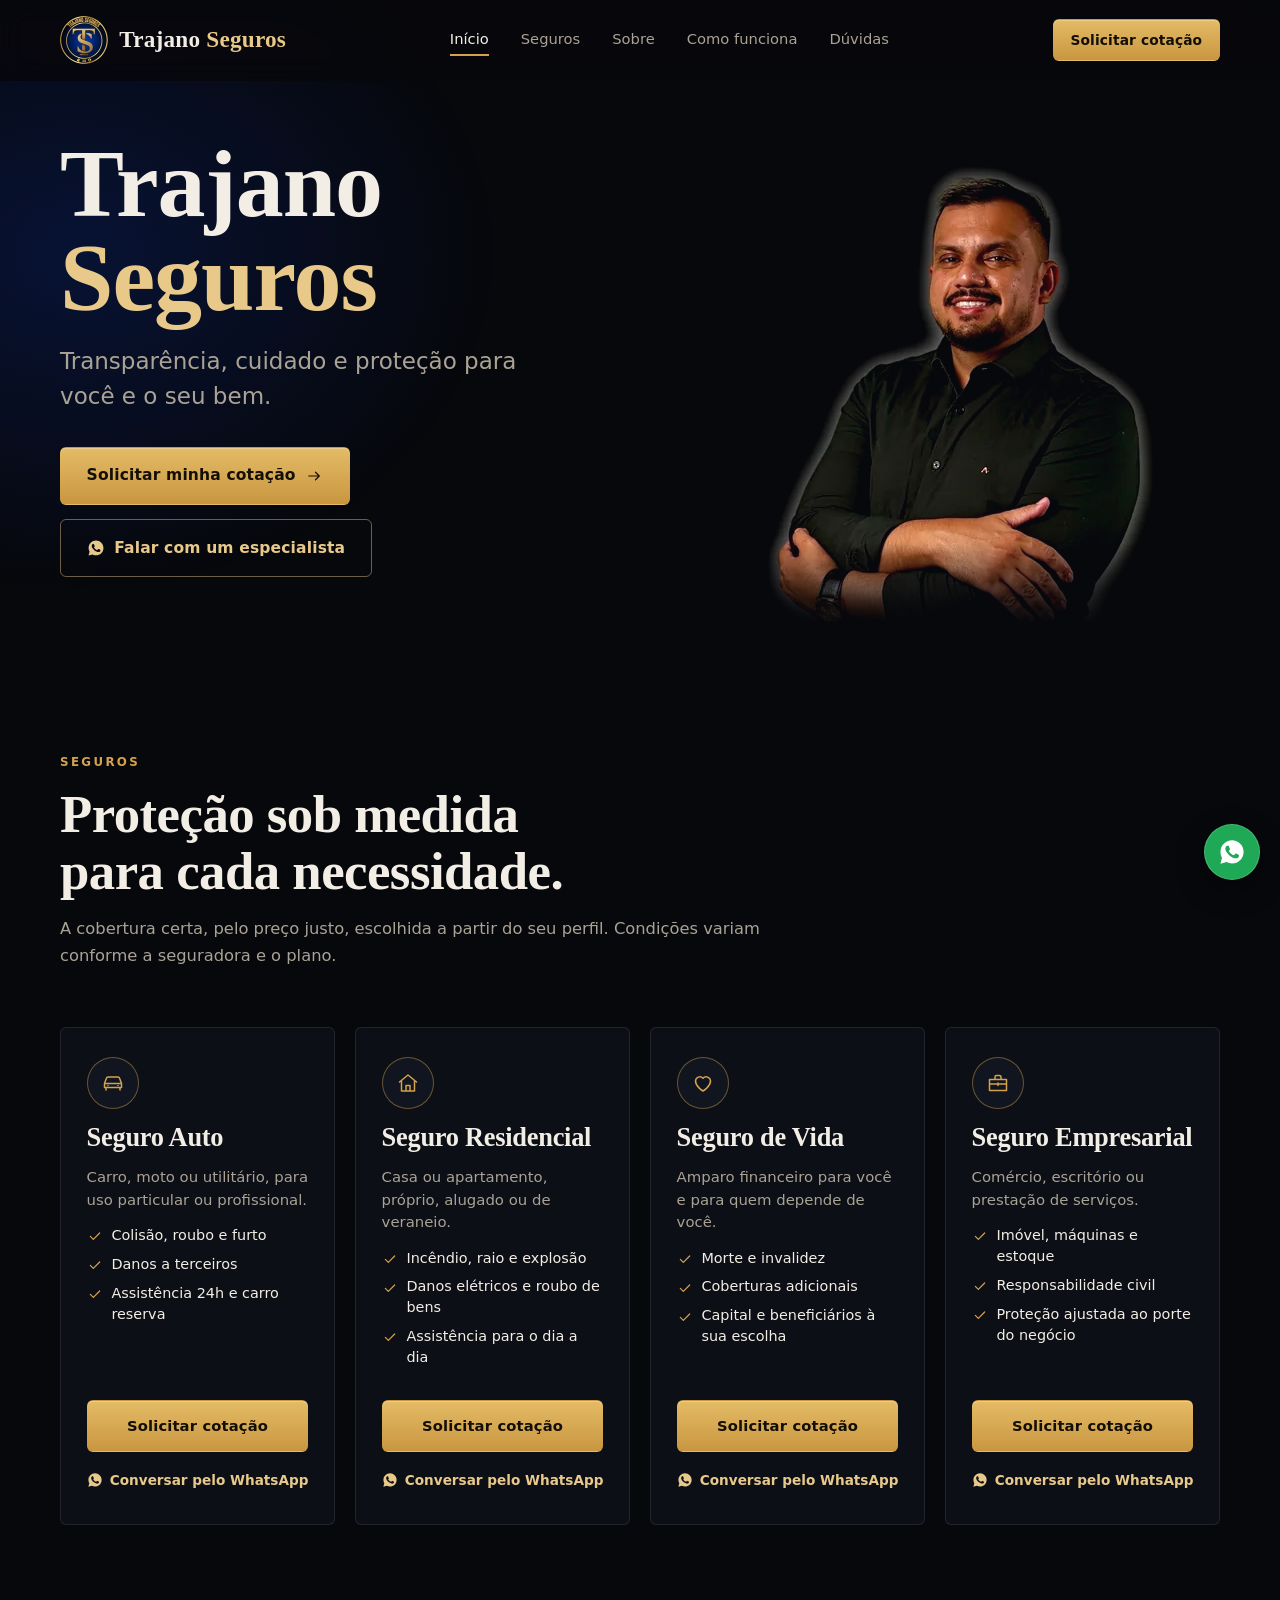
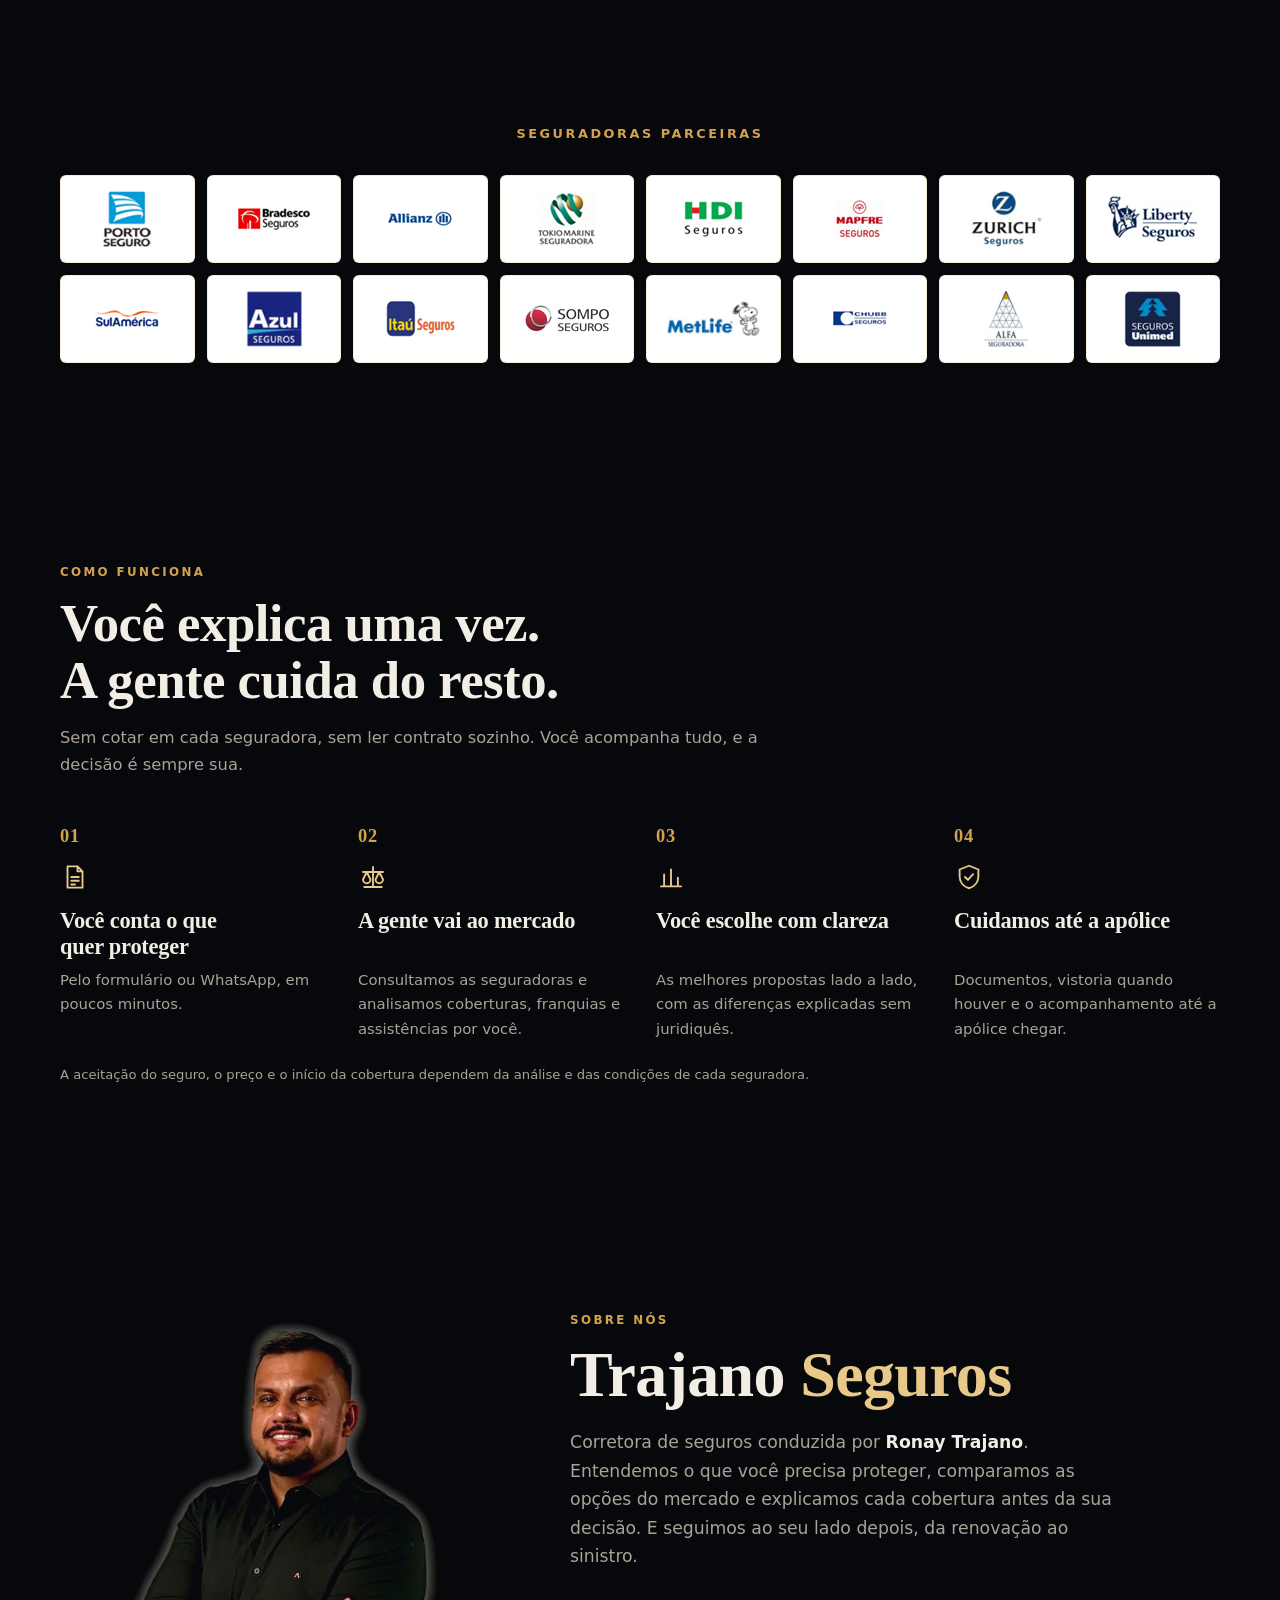
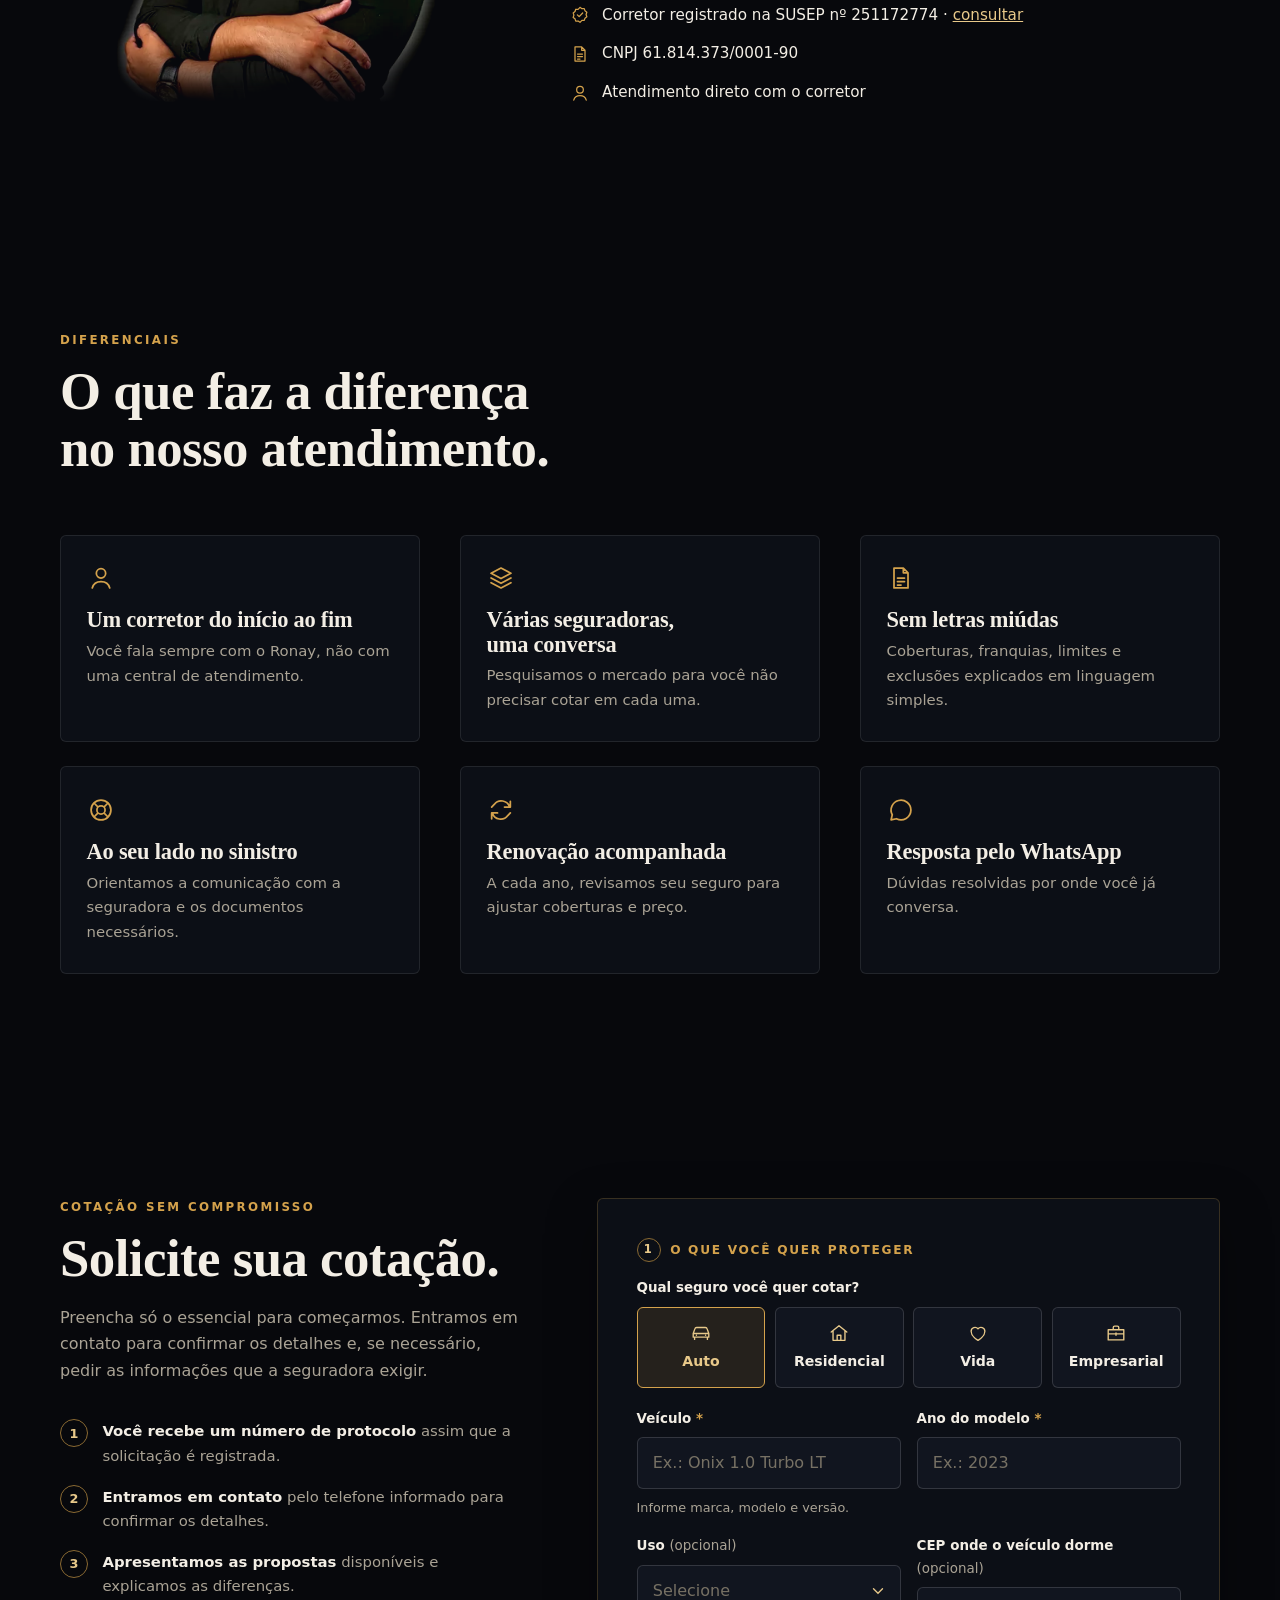
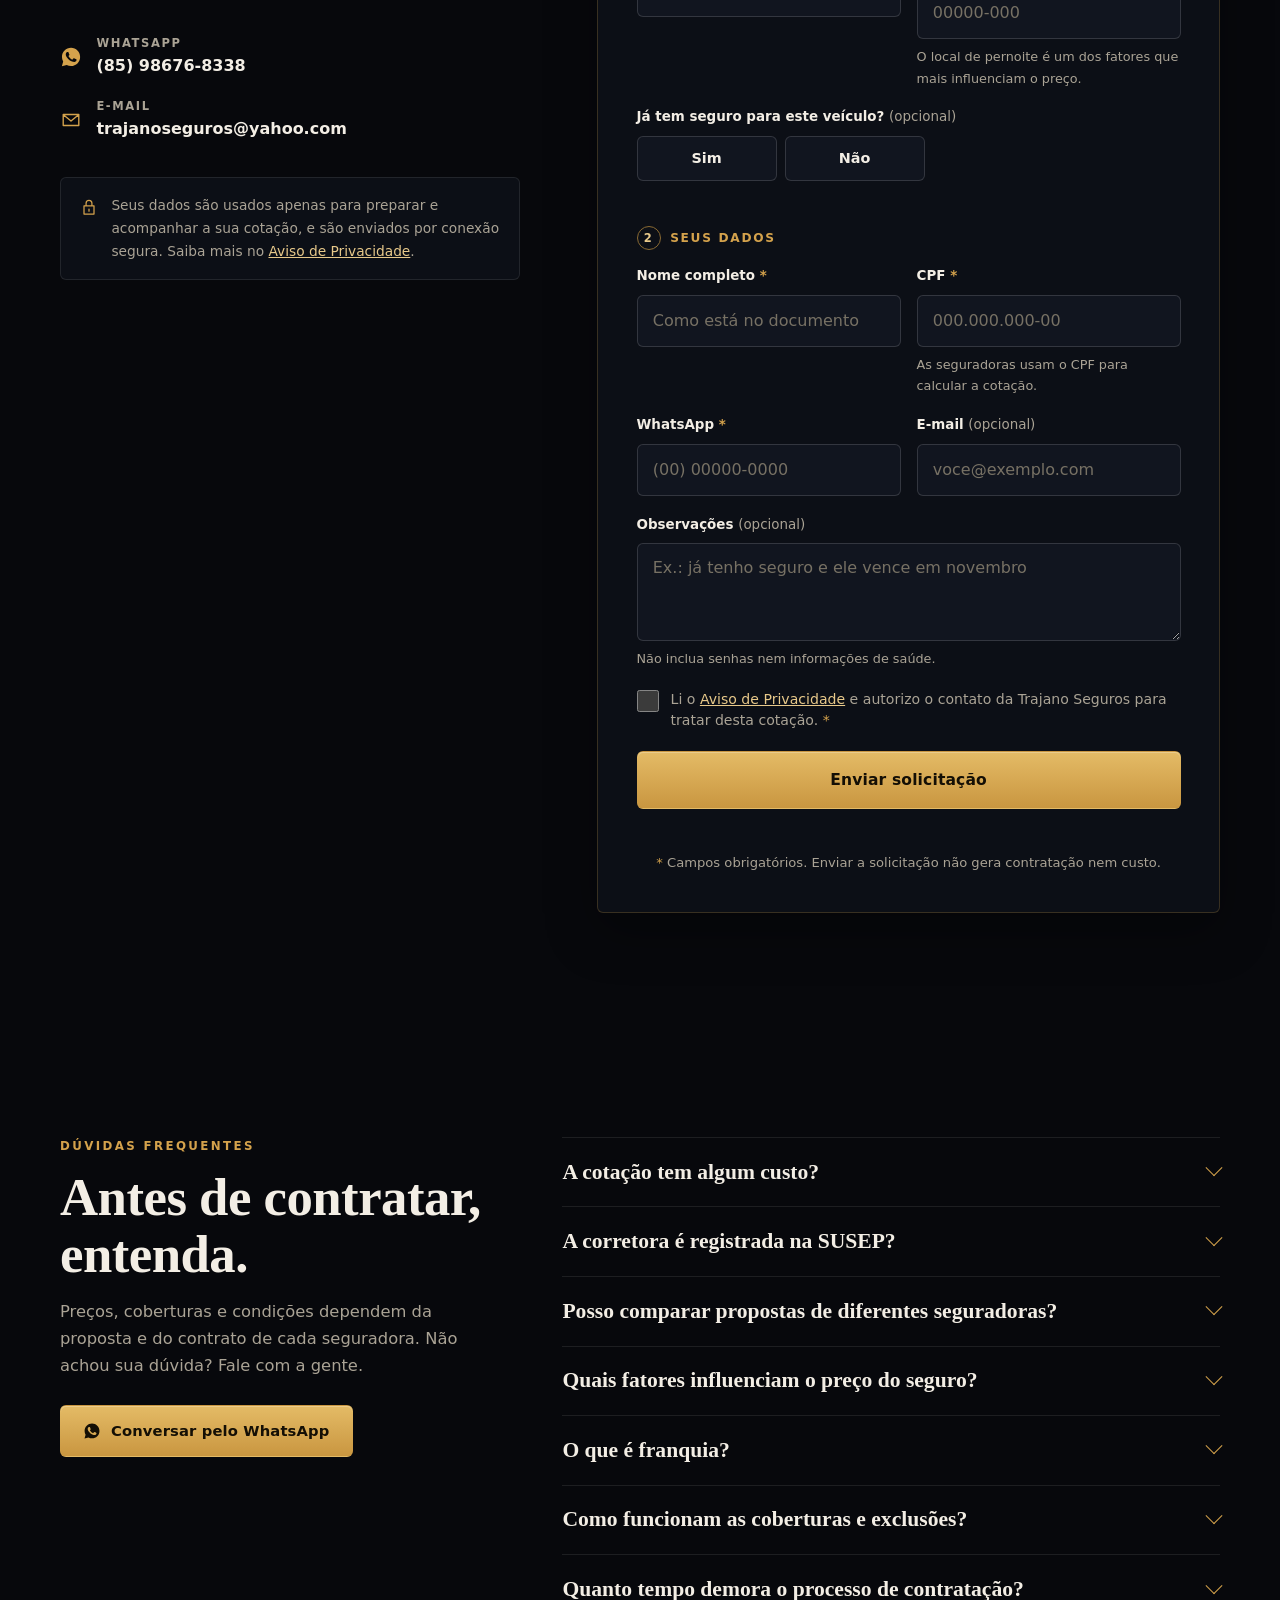
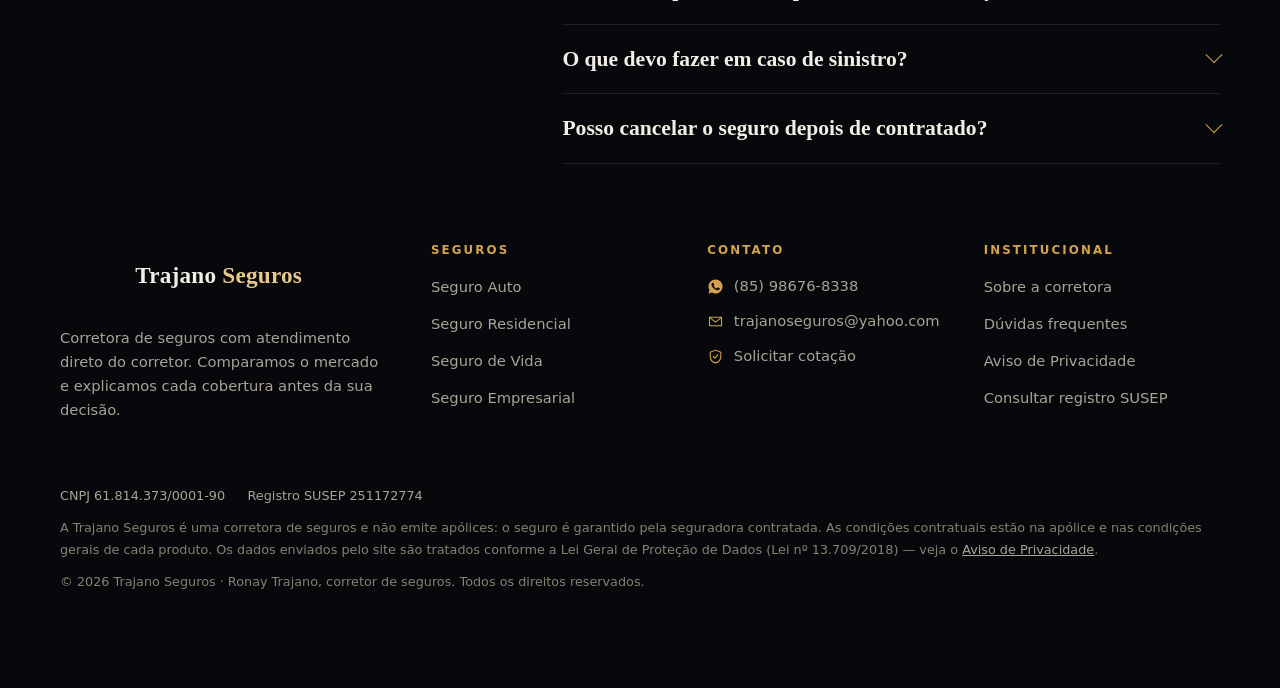
==== commit 1c4cc79a: "Como funciona: novos textos do título, subtítulo e passos Títulos dos passos com altura de duas linh" ====
--- a/index.html
+++ b/index.html
@@ -315,33 +315,33 @@
     <div class="wrap">
       <header class="section-head">
         <p class="eyebrow">Como funciona</p>
-        <h2 id="como-titulo">Do primeiro contato à apólice, com clareza.</h2>
-        <p>Você conta o que precisa uma vez. A pesquisa, a comparação e a orientação ficam com a gente.</p>
+        <h2 id="como-titulo">Você explica uma vez. A gente cuida do resto.</h2>
+        <p>Sem cotar em cada seguradora, sem ler contrato sozinho. Você acompanha tudo, e a decisão é sempre sua.</p>
       </header>
       <ol class="steps">
         <li class="step">
           <span class="step-n" aria-hidden="true">01</span>
           <svg aria-hidden="true"><use href="#i-doc"/></svg>
-          <h3>Conte o que quer proteger</h3>
-          <p>Pelo formulário ou WhatsApp, com os dados básicos para a cotação.</p>
+          <h3>Você conta o que quer proteger</h3>
+          <p>Pelo formulário ou WhatsApp, em poucos minutos.</p>
         </li>
         <li class="step">
           <span class="step-n" aria-hidden="true">02</span>
           <svg aria-hidden="true"><use href="#i-compare"/></svg>
-          <h3>Pesquisamos o mercado</h3>
-          <p>Consultamos seguradoras e avaliamos coberturas, franquias e assistências.</p>
+          <h3>A gente vai ao mercado</h3>
+          <p>Consultamos as seguradoras e analisamos coberturas, franquias e assistências por você.</p>
         </li>
         <li class="step">
           <span class="step-n" aria-hidden="true">03</span>
           <svg aria-hidden="true"><use href="#i-scale"/></svg>
-          <h3>Compare e escolha</h3>
-          <p>As propostas lado a lado, com as diferenças explicadas.</p>
+          <h3>Você escolhe com clareza</h3>
+          <p>As melhores propostas lado a lado, com as diferenças explicadas sem juridiquês.</p>
         </li>
         <li class="step">
           <span class="step-n" aria-hidden="true">04</span>
           <svg aria-hidden="true"><use href="#i-shield"/></svg>
-          <h3>Cuidamos da contratação</h3>
-          <p>Orientamos sobre documentos, vistoria (se necessária) e próximos passos.</p>
+          <h3>Cuidamos até a apólice</h3>
+          <p>Documentos, vistoria quando houver e o acompanhamento até a apólice chegar.</p>
         </li>
       </ol>
       <p class="fine">A aceitação do seguro, o preço e o início da cobertura dependem da análise e das condições de cada seguradora.</p>
--- a/assets/css/style.css
+++ b/assets/css/style.css
@@ -176,6 +176,7 @@
 .step-n{position:absolute;top:-.85rem;left:0;padding-right:.7rem;font-variant-numeric:lining-nums;font-feature-settings:"lnum" 1;font-family:var(--f-display);font-size:1.15rem;font-weight:600;color:var(--gold);letter-spacing:.05em;line-height:1.5}
 .step svg{width:30px;height:30px;color:var(--gold-soft);margin-bottom:1rem}
 .step h3{font-size:1.4rem;line-height:1.15;margin-bottom:.5rem}
+@media (min-width:561px){.step h3{min-height:calc(1.4rem * 1.15 * 2)}}
 
 .step p{color:var(--muted);font-size:.93rem}
 @media (max-width:960px){.steps{grid-template-columns:1fr 1fr;gap:2.6rem 2rem}}
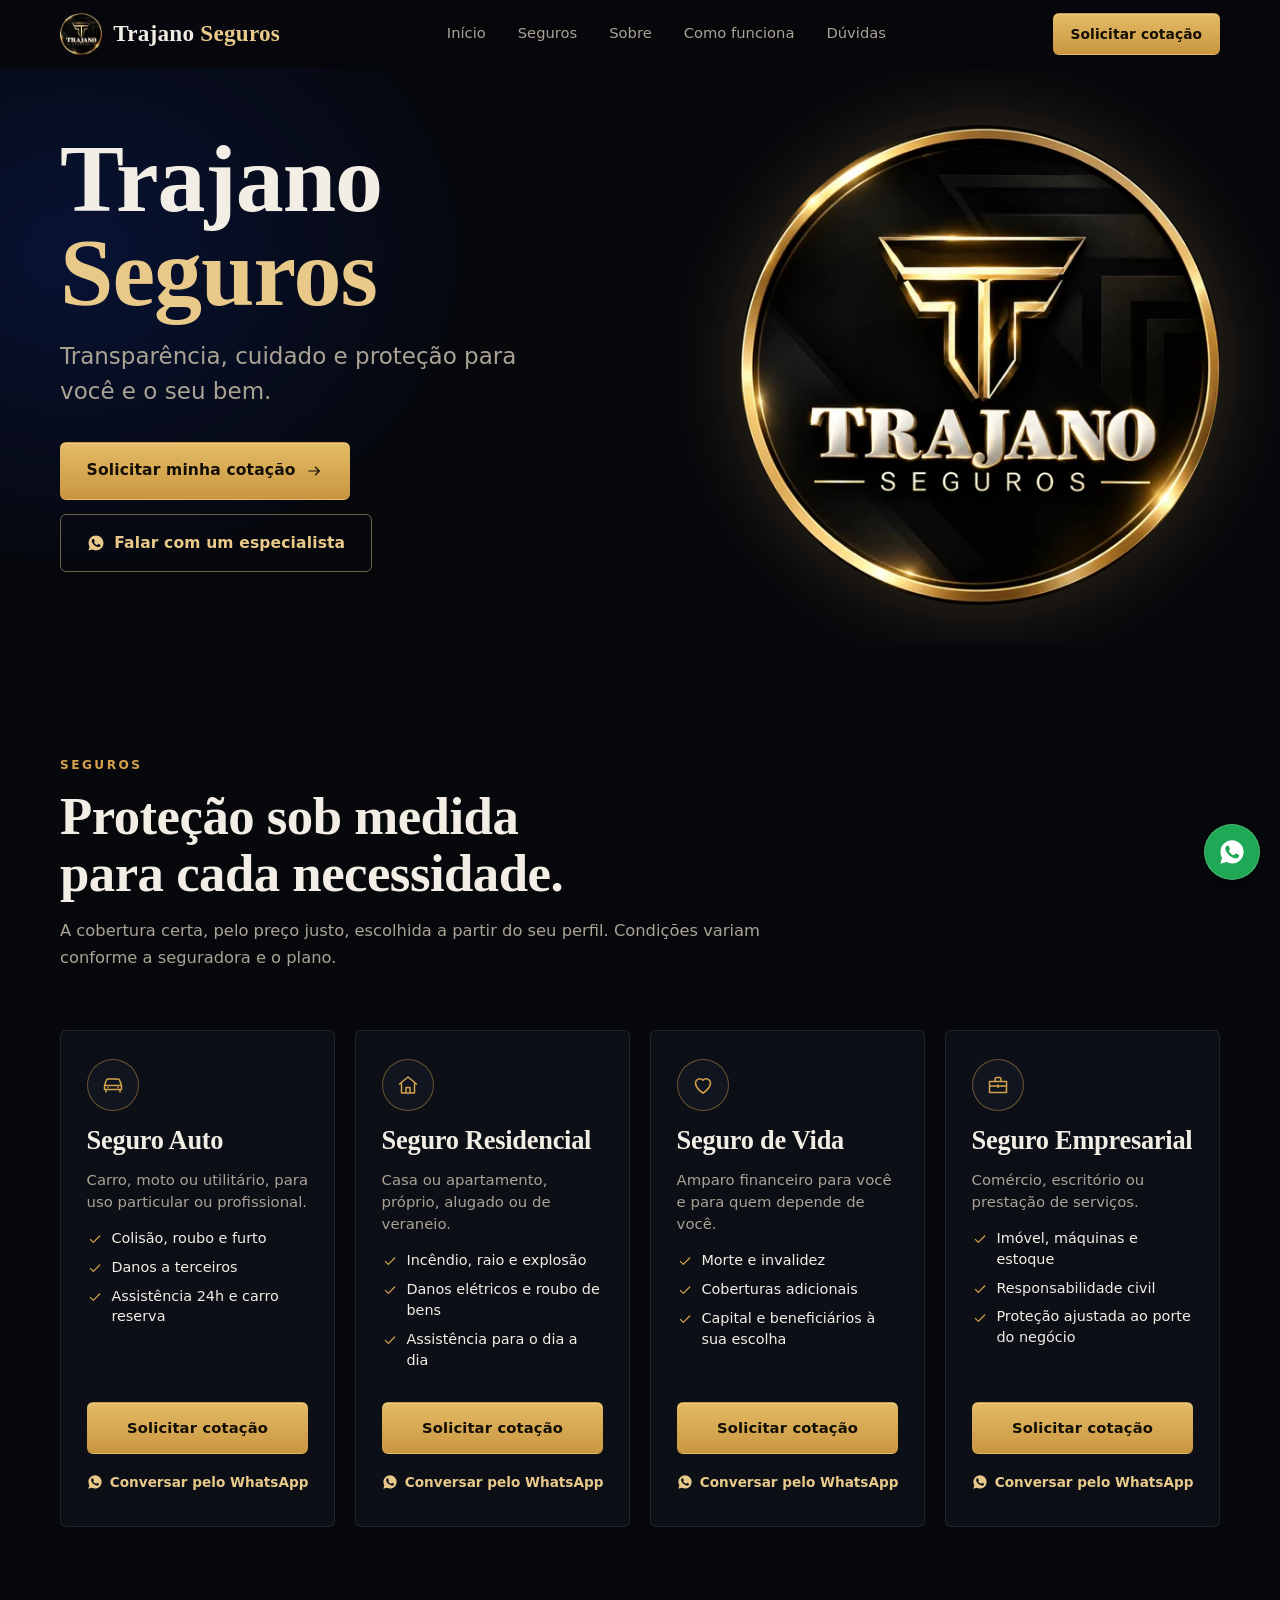
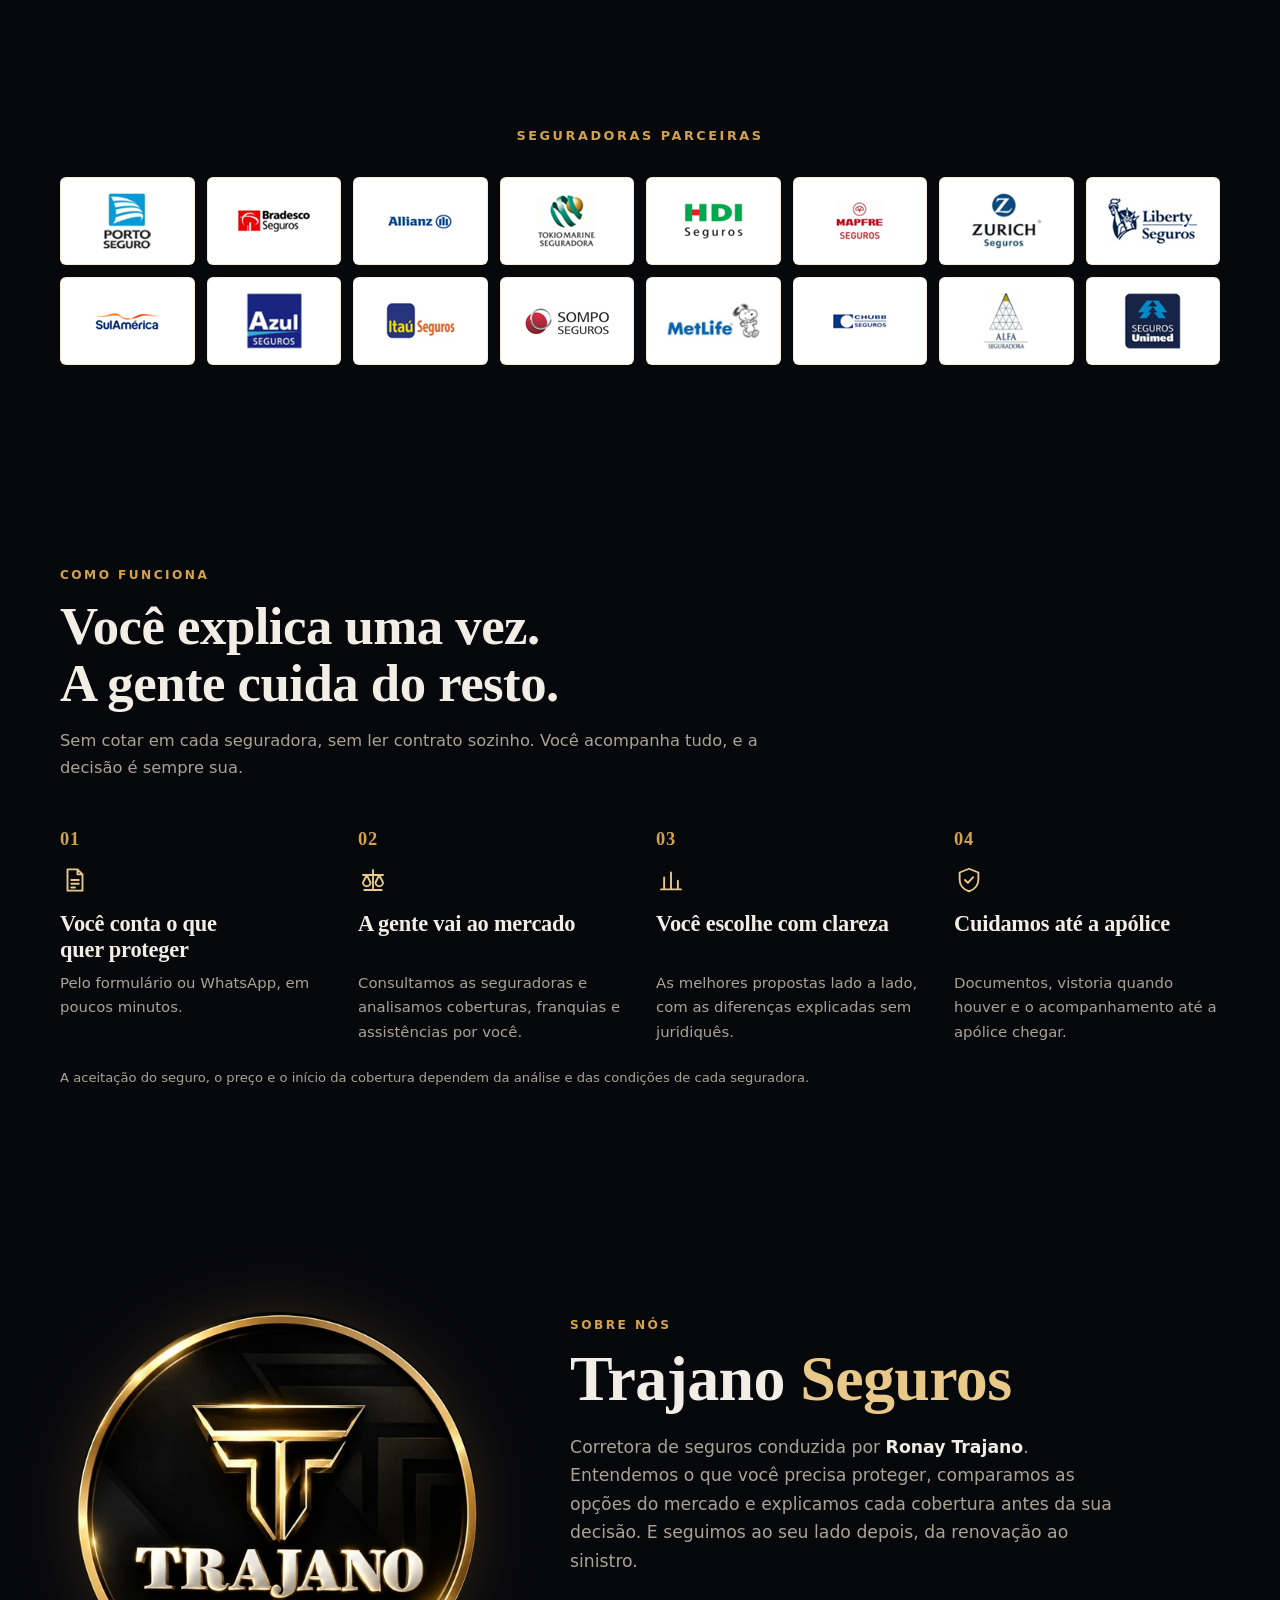
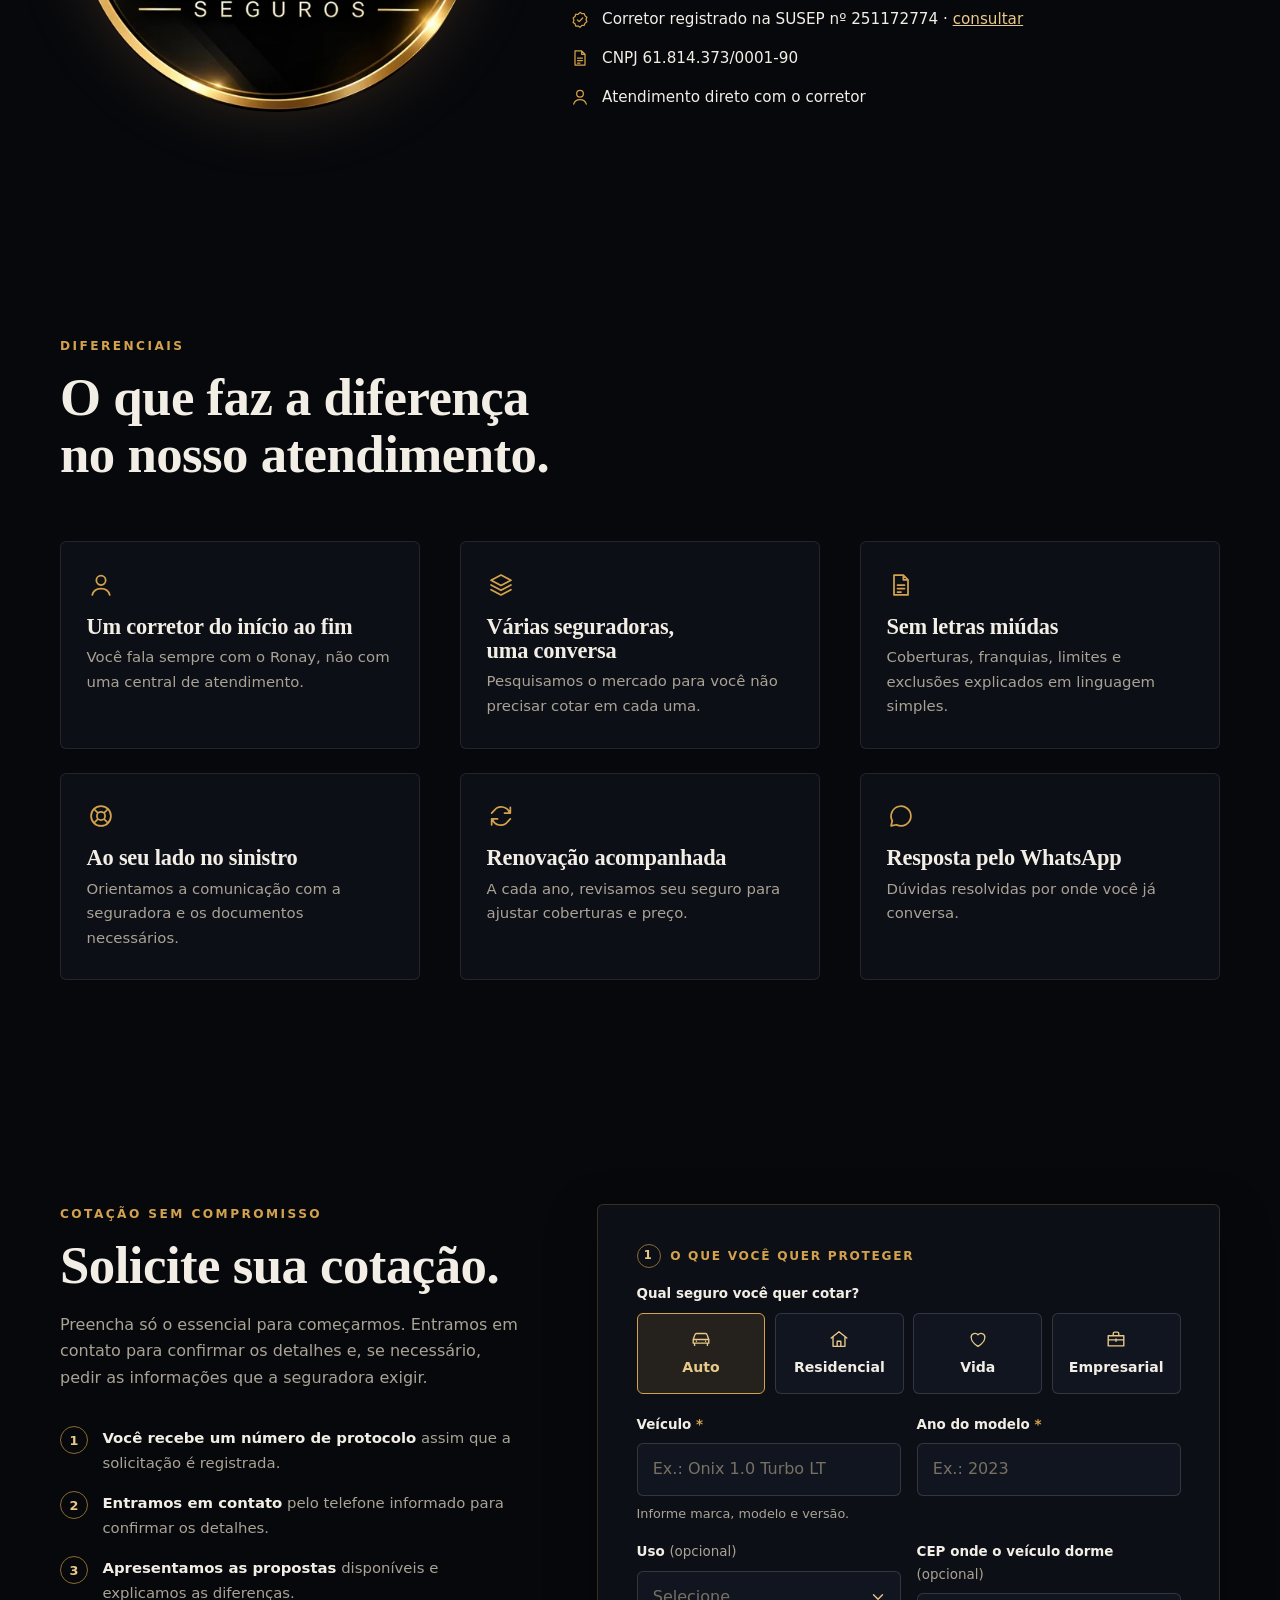
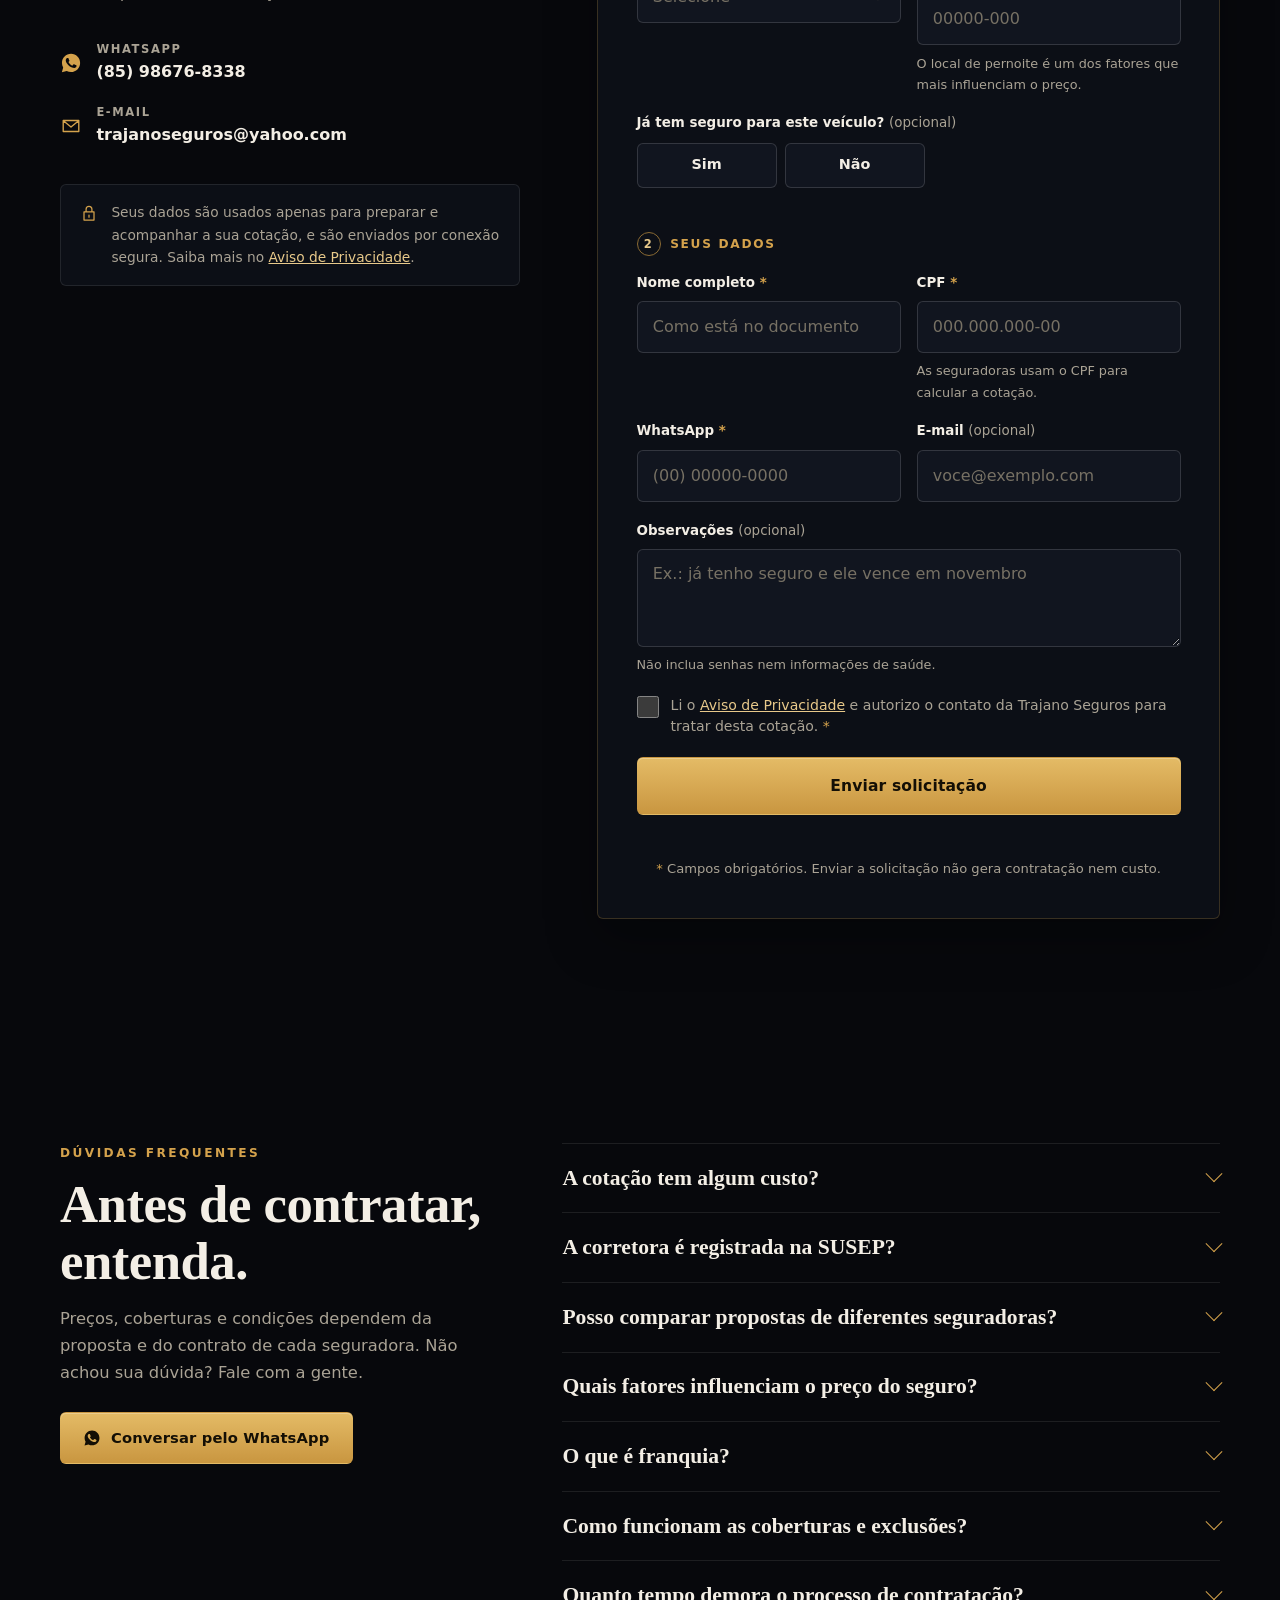
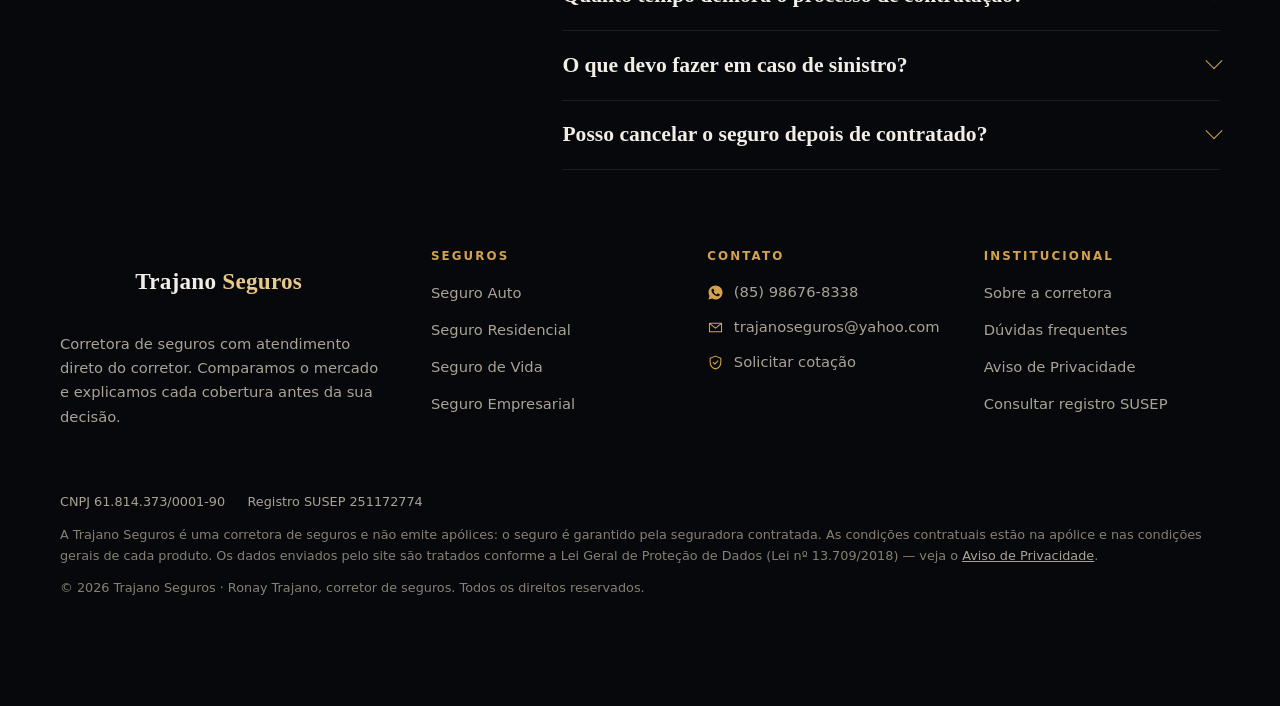
==== commit 9fb27ea5: "Troca a foto do Ronay pela nova logo da Trajano Seguros Nova logo (círculo dourado com o T) no iníci" ====
--- a/index.html
+++ b/index.html
@@ -19,7 +19,7 @@
   <meta property="og:image" content="https://www.trajanoseguros.online/assets/img/og-trajano-seguros.jpg">
   <meta property="og:image:width" content="1200">
   <meta property="og:image:height" content="630">
-  <meta property="og:image:alt" content="Brasão da Trajano Seguros e o corretor Ronay Trajano">
+  <meta property="og:image:alt" content="Logo da Trajano Seguros">
   <meta name="twitter:card" content="summary_large_image">
 
   <link rel="icon" href="favicon.ico" sizes="48x48">
@@ -27,7 +27,7 @@
   <link rel="apple-touch-icon" href="apple-touch-icon.png">
   <link rel="manifest" href="site.webmanifest">
 
-  <link rel="preload" as="image" href="assets/img/ronay-trajano-900.webp" imagesrcset="assets/img/ronay-trajano-520.webp 520w, assets/img/ronay-trajano-900.webp 900w" imagesizes="(max-width: 640px) 100vw, 520px" fetchpriority="high">
+  <link rel="preload" as="image" href="assets/img/logo-trajano-900.webp" imagesrcset="assets/img/logo-trajano-520.webp 520w, assets/img/logo-trajano-900.webp 900w" imagesizes="(max-width: 640px) 78vw, (max-width: 900px) 360px, 480px" fetchpriority="high">
   <link rel="preconnect" href="https://fonts.googleapis.com">
   <link rel="preconnect" href="https://fonts.gstatic.com" crossorigin>
   <link rel="stylesheet" href="https://fonts.googleapis.com/css2?family=Cormorant+Garamond:ital,wght@0,500;0,600;1,500&family=Manrope:wght@400;500;600;700&display=swap">
@@ -202,12 +202,12 @@
         </div>
       </div>
       <figure class="hero-media">
-        <img class="hero-photo"
-             src="assets/img/ronay-trajano-900.webp"
-             srcset="assets/img/ronay-trajano-520.webp 520w, assets/img/ronay-trajano-900.webp 900w"
-             sizes="(max-width: 640px) 100vw, 520px"
-             alt="Ronay Trajano, corretor de seguros, de braços cruzados e sorrindo"
-             width="900" height="826" fetchpriority="high">
+        <img class="hero-logo"
+             src="assets/img/logo-trajano-900.webp"
+             srcset="assets/img/logo-trajano-520.webp 520w, assets/img/logo-trajano-900.webp 900w"
+             sizes="(max-width: 640px) 78vw, (max-width: 900px) 360px, 480px"
+             alt="Logo da Trajano Seguros"
+             width="900" height="900" fetchpriority="high">
       </figure>
     </div>
   </section>
@@ -352,7 +352,7 @@
   <section class="section" id="sobre" aria-labelledby="sobre-titulo">
     <div class="wrap about">
       <figure class="about-media">
-        <img src="assets/img/ronay-trajano-520.webp" srcset="assets/img/ronay-trajano-520.webp 520w, assets/img/ronay-trajano-900.webp 900w" sizes="(max-width: 860px) 90vw, 440px" alt="Retrato de Ronay Trajano, corretor de seguros" width="520" height="477" loading="lazy" decoding="async">
+        <img src="assets/img/logo-trajano-520.webp" srcset="assets/img/logo-trajano-520.webp 520w, assets/img/logo-trajano-900.webp 900w" sizes="(max-width: 860px) 70vw, 400px" alt="Logo da Trajano Seguros" width="520" height="520" loading="lazy" decoding="async">
       </figure>
       <div class="about-copy">
         <p class="eyebrow">Sobre nós</p>
--- a/assets/css/style.css
+++ b/assets/css/style.css
@@ -48,7 +48,7 @@
 section[id],main [id]{scroll-margin-top:calc(var(--header-h) + 8px)}
 .skip{position:absolute;left:12px;top:-60px;z-index:100;background:var(--gold);color:#120d04;padding:.6rem 1rem;border-radius:var(--radius);font-weight:700;text-decoration:none}
 .skip:focus{top:12px}
-.eyebrow{font-size:.74rem;font-weight:600;letter-spacing:.2em;text-transform:uppercase;color:var(--gold)}
+.eyebrow{font-size:.76rem;font-weight:600;letter-spacing:.2em;text-transform:uppercase;color:var(--gold)}
 .fine{font-size:.82rem;color:var(--muted);margin-top:1.4rem}
 .center{text-align:center}
 @media (prefers-reduced-motion:reduce){
@@ -117,18 +117,18 @@
 .hero h1 em{font-style:normal;color:var(--gold-soft)}
 .lead{font-size:clamp(1.15rem,1.8vw,1.45rem);color:var(--muted);max-width:30rem;line-height:1.5}
 .hero-actions{display:flex;flex-wrap:wrap;gap:.9rem;margin-top:2.1rem}
-.hero-media{position:relative;align-self:center;justify-self:end;width:100%;max-width:520px;min-width:0}
-.hero-photo{width:100%;height:auto;mix-blend-mode:lighten;-webkit-mask-image:linear-gradient(180deg,#000 82%,transparent 99%);mask-image:linear-gradient(180deg,#000 82%,transparent 99%)}
+.hero-media{position:relative;align-self:center;justify-self:end;width:100%;max-width:480px;min-width:0;margin:0 0 clamp(1.5rem,3vw,2.5rem)}
+.hero-logo{display:block;width:100%;height:auto;aspect-ratio:1;border-radius:50%;filter:drop-shadow(0 0 40px rgba(212,162,76,.22));animation:fade-in .9s ease both}
 @keyframes fade-up{from{opacity:0;transform:translateY(14px)}to{opacity:1;transform:none}}
 @keyframes fade-in{from{opacity:0}to{opacity:1}}
 @media (max-width:900px){
   .hero-grid{grid-template-columns:1fr;gap:0;padding-top:2.2rem}
   .hero-copy{padding-bottom:2.4rem}
-  .hero-media{order:-1;justify-self:center;max-width:440px;margin:0 auto 1rem}
+  .hero-media{order:-1;justify-self:center;max-width:360px;margin:0 auto 1.6rem}
 }
 @media (max-width:640px){
   .hero-grid{padding-top:.5rem}
-  .hero-media{max-width:none;width:auto;justify-self:stretch;margin:0 calc(-1 * var(--gutter-r)) .4rem calc(-1 * var(--gutter))}
+  .hero-media{width:78%;max-width:300px;margin:.8rem auto 1.4rem}
   .hero h1{font-size:clamp(3rem,15vw,3.8rem)}
   .hero-actions .btn{width:100%}
 }
@@ -184,8 +184,8 @@
 
 /* ===== Sobre ===== */
 .about{display:grid;grid-template-columns:.8fr 1.2fr;gap:clamp(2.5rem,6vw,5rem);align-items:center}
-.about-media{position:relative;min-width:0}
-.about-media img{width:100%;height:auto;mix-blend-mode:lighten;-webkit-mask-image:linear-gradient(180deg,#000 84%,transparent 99%);mask-image:linear-gradient(180deg,#000 84%,transparent 99%)}
+.about-media{position:relative;min-width:0;margin:0;max-width:400px;justify-self:center;width:100%}
+.about-media img{display:block;width:100%;height:auto;aspect-ratio:1;border-radius:50%;filter:drop-shadow(0 0 32px rgba(212,162,76,.18))}
 .about-copy{min-width:0}
 .about-title{font-size:clamp(2.6rem,5vw,4rem);margin:.6rem 0 1.2rem}
 .about-title span{color:var(--gold-soft)}
@@ -195,7 +195,7 @@
 .about-facts li{display:flex;gap:.75rem;align-items:center;font-size:.95rem}
 .about-facts svg{width:20px;height:20px;color:var(--gold);flex:none}
 .about-facts a{color:var(--gold-soft)}
-@media (max-width:860px){.about{grid-template-columns:1fr}.about-media{max-width:400px}}
+@media (max-width:860px){.about{grid-template-columns:1fr}.about-media{max-width:300px;width:70%}}
 
 /* ===== Diferenciais ===== */
 .section-navy{background:transparent}
